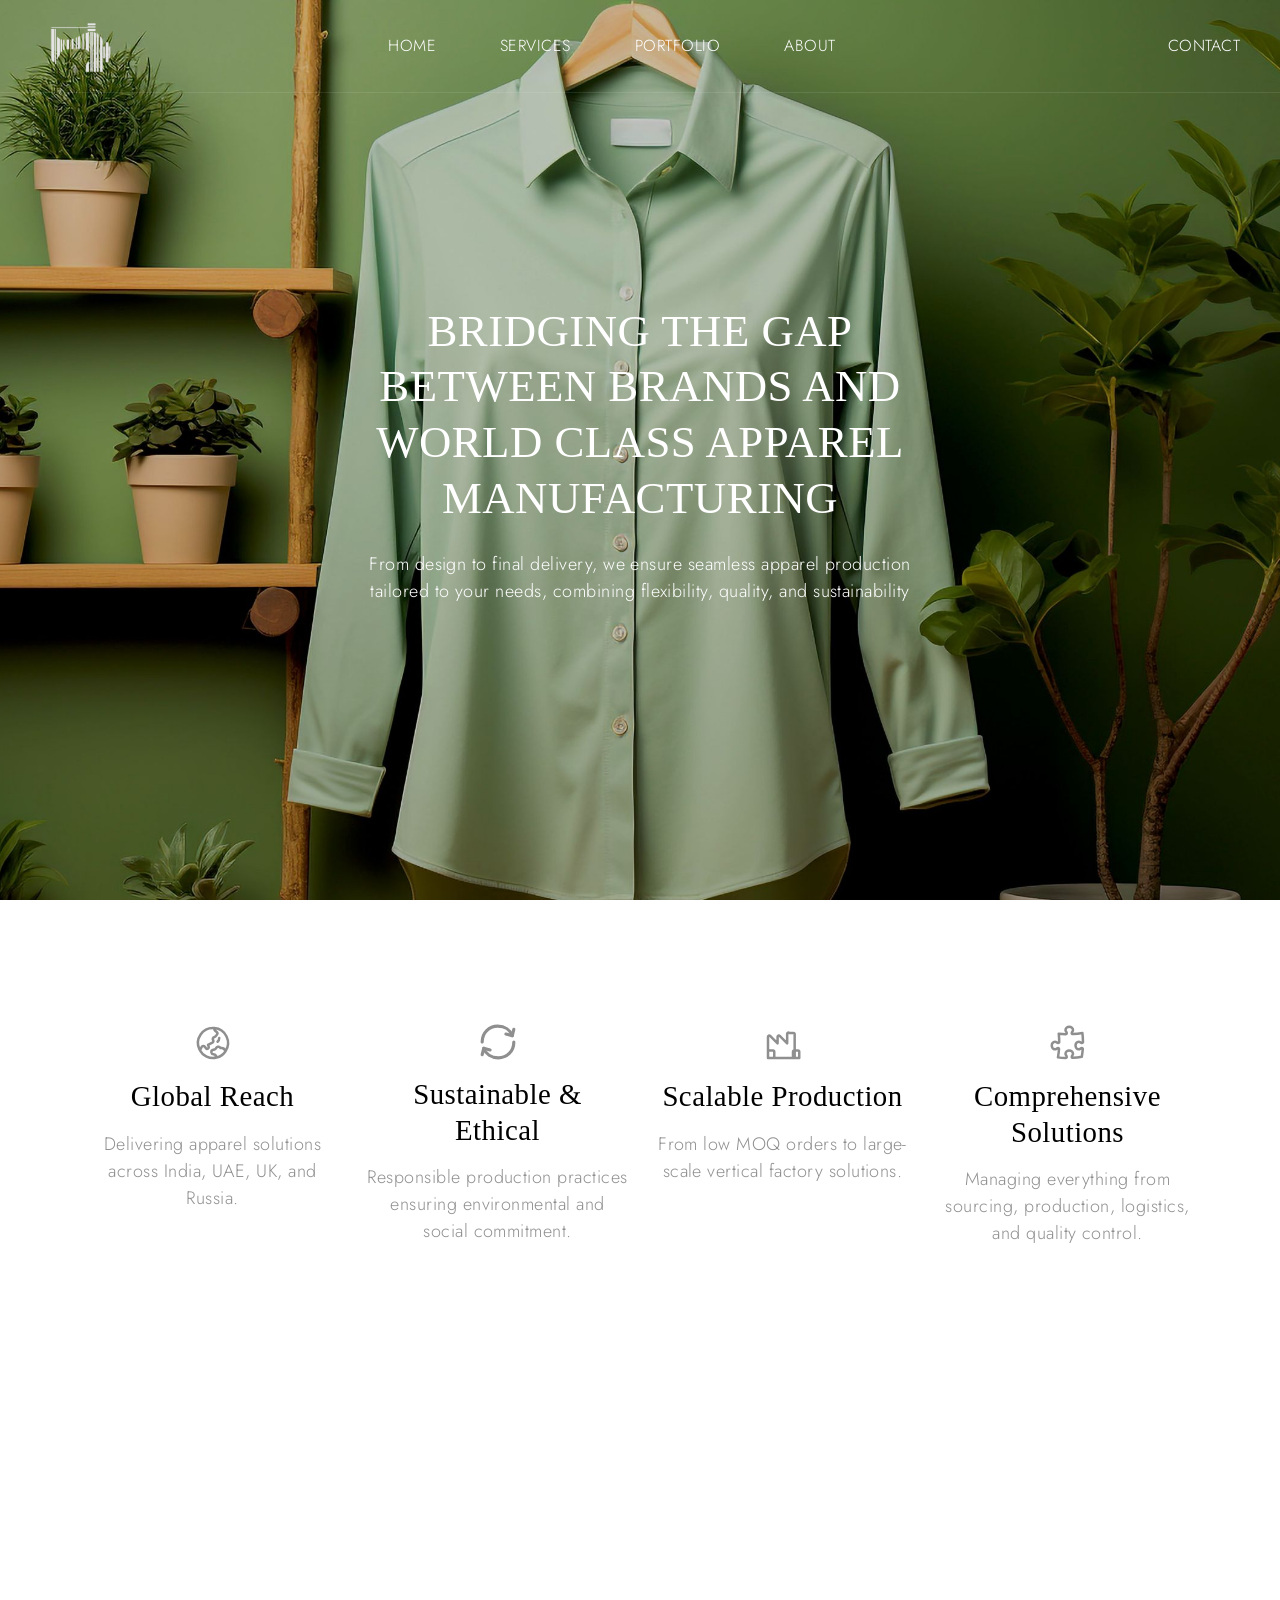
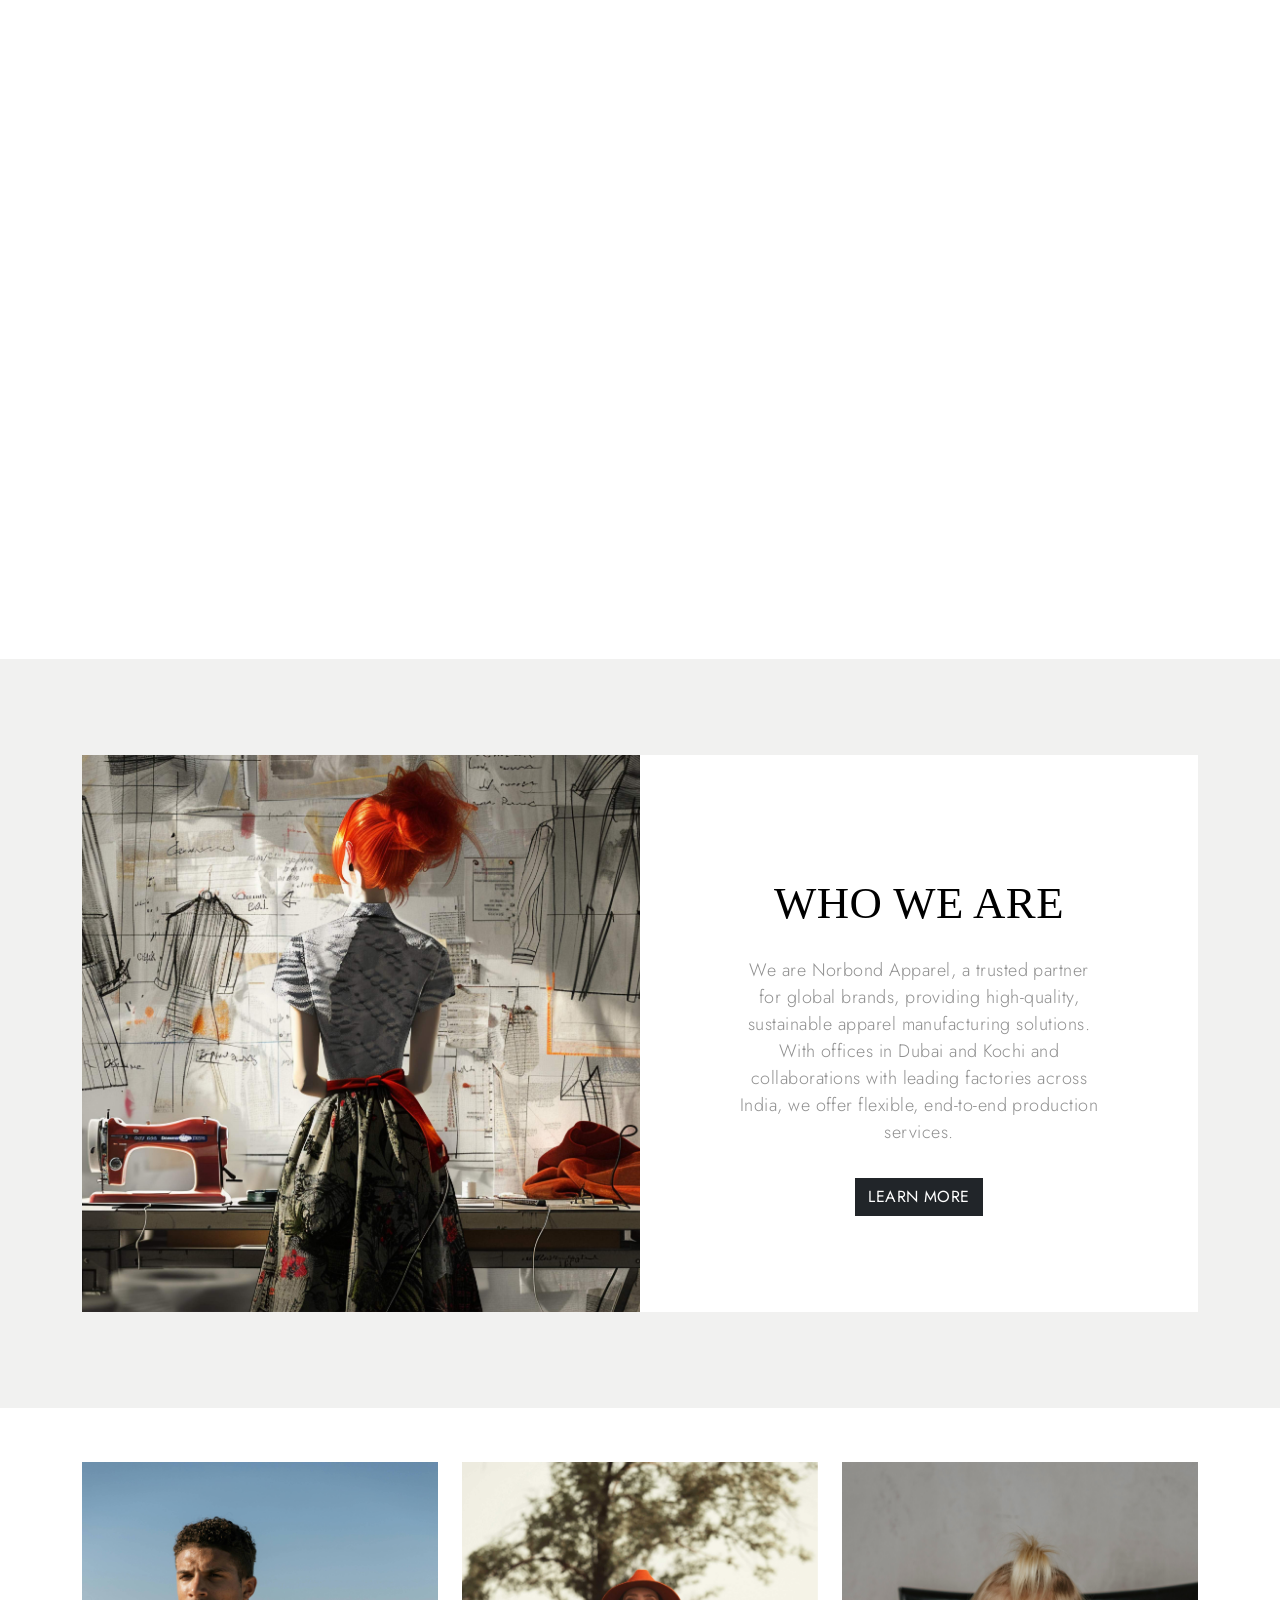
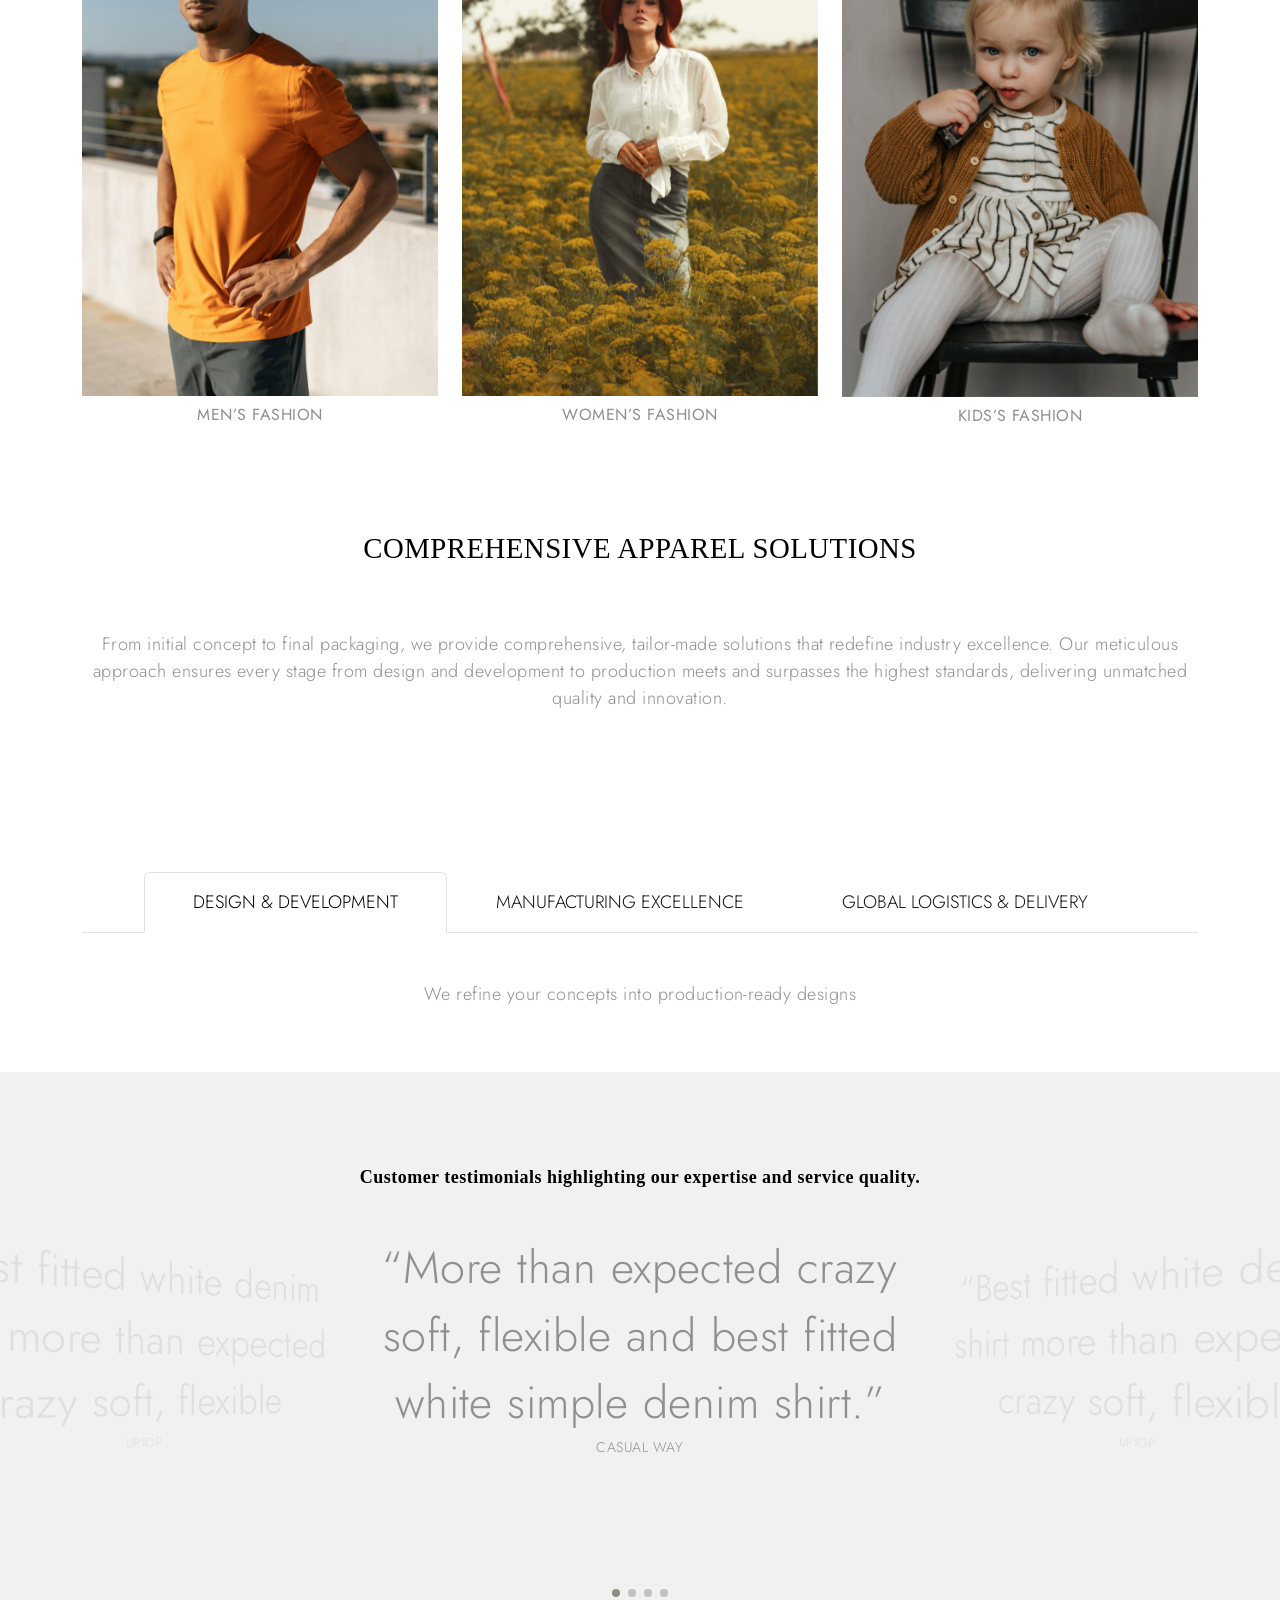
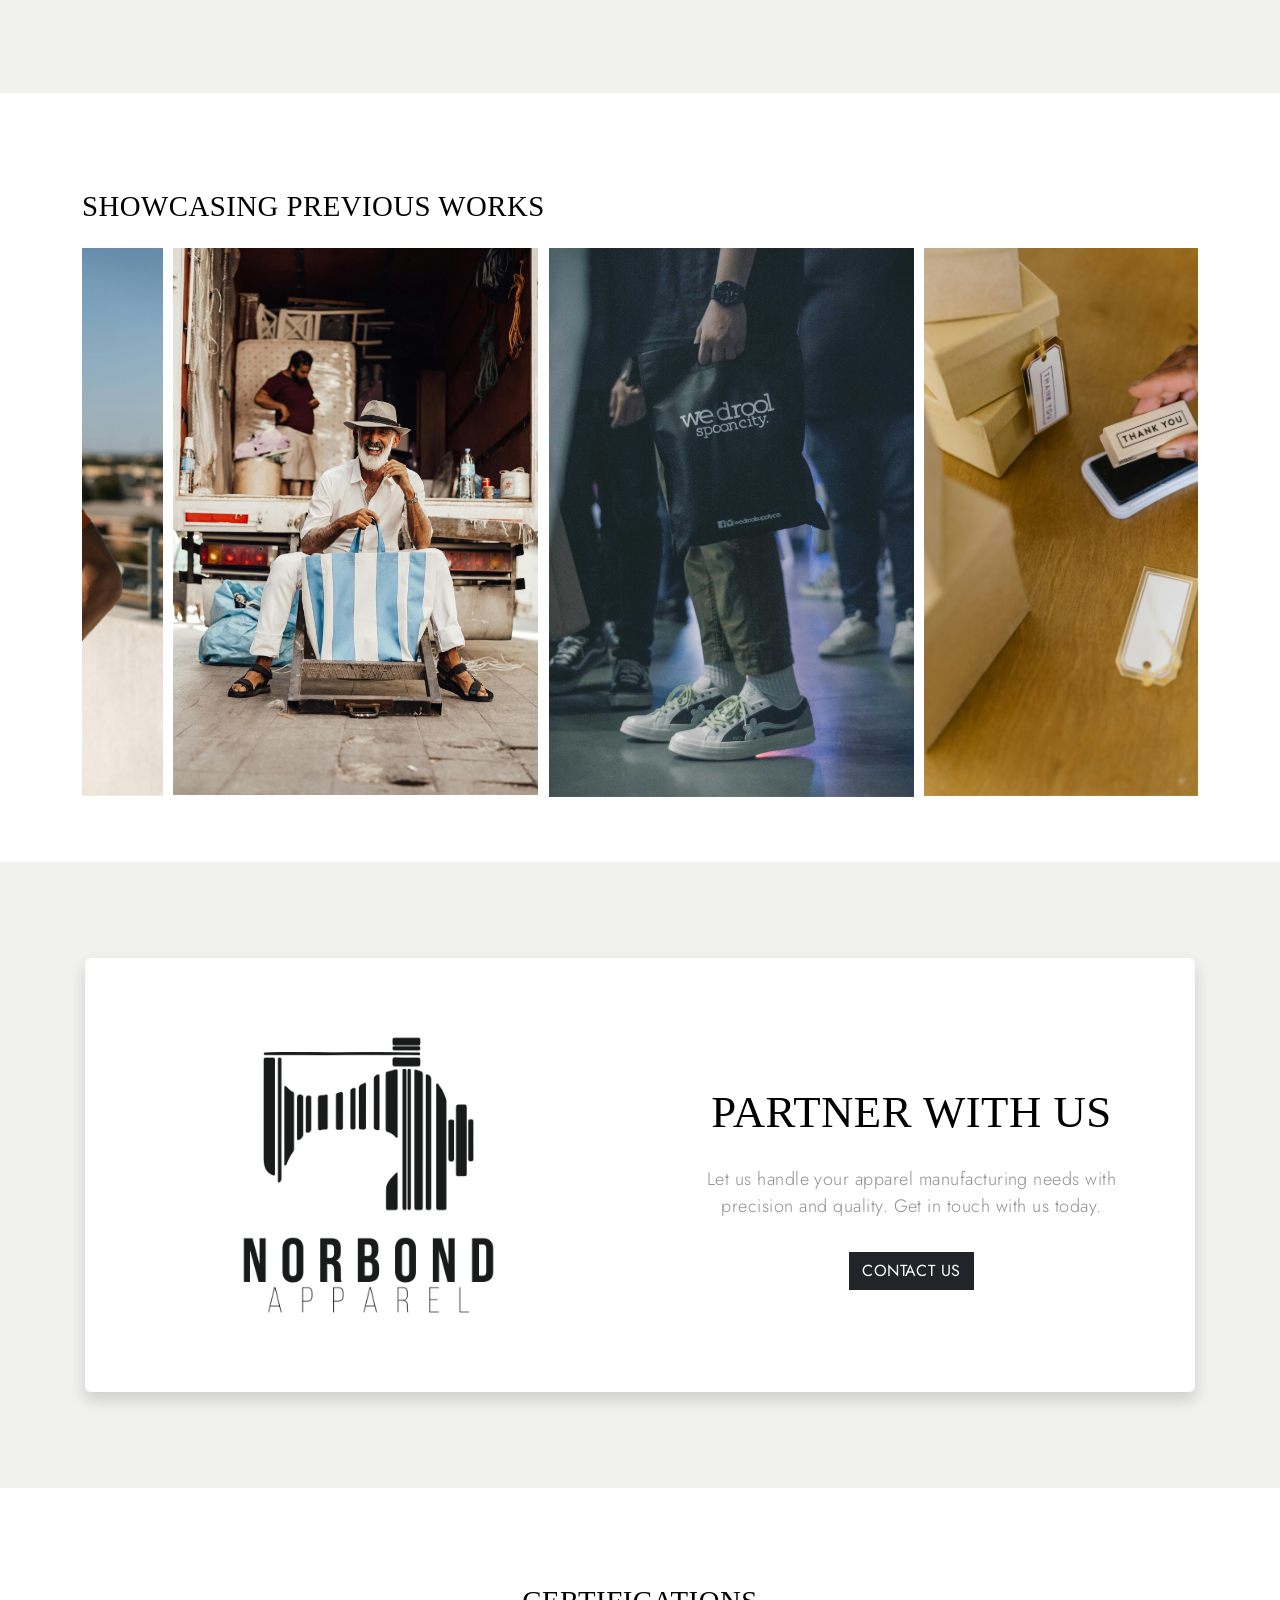
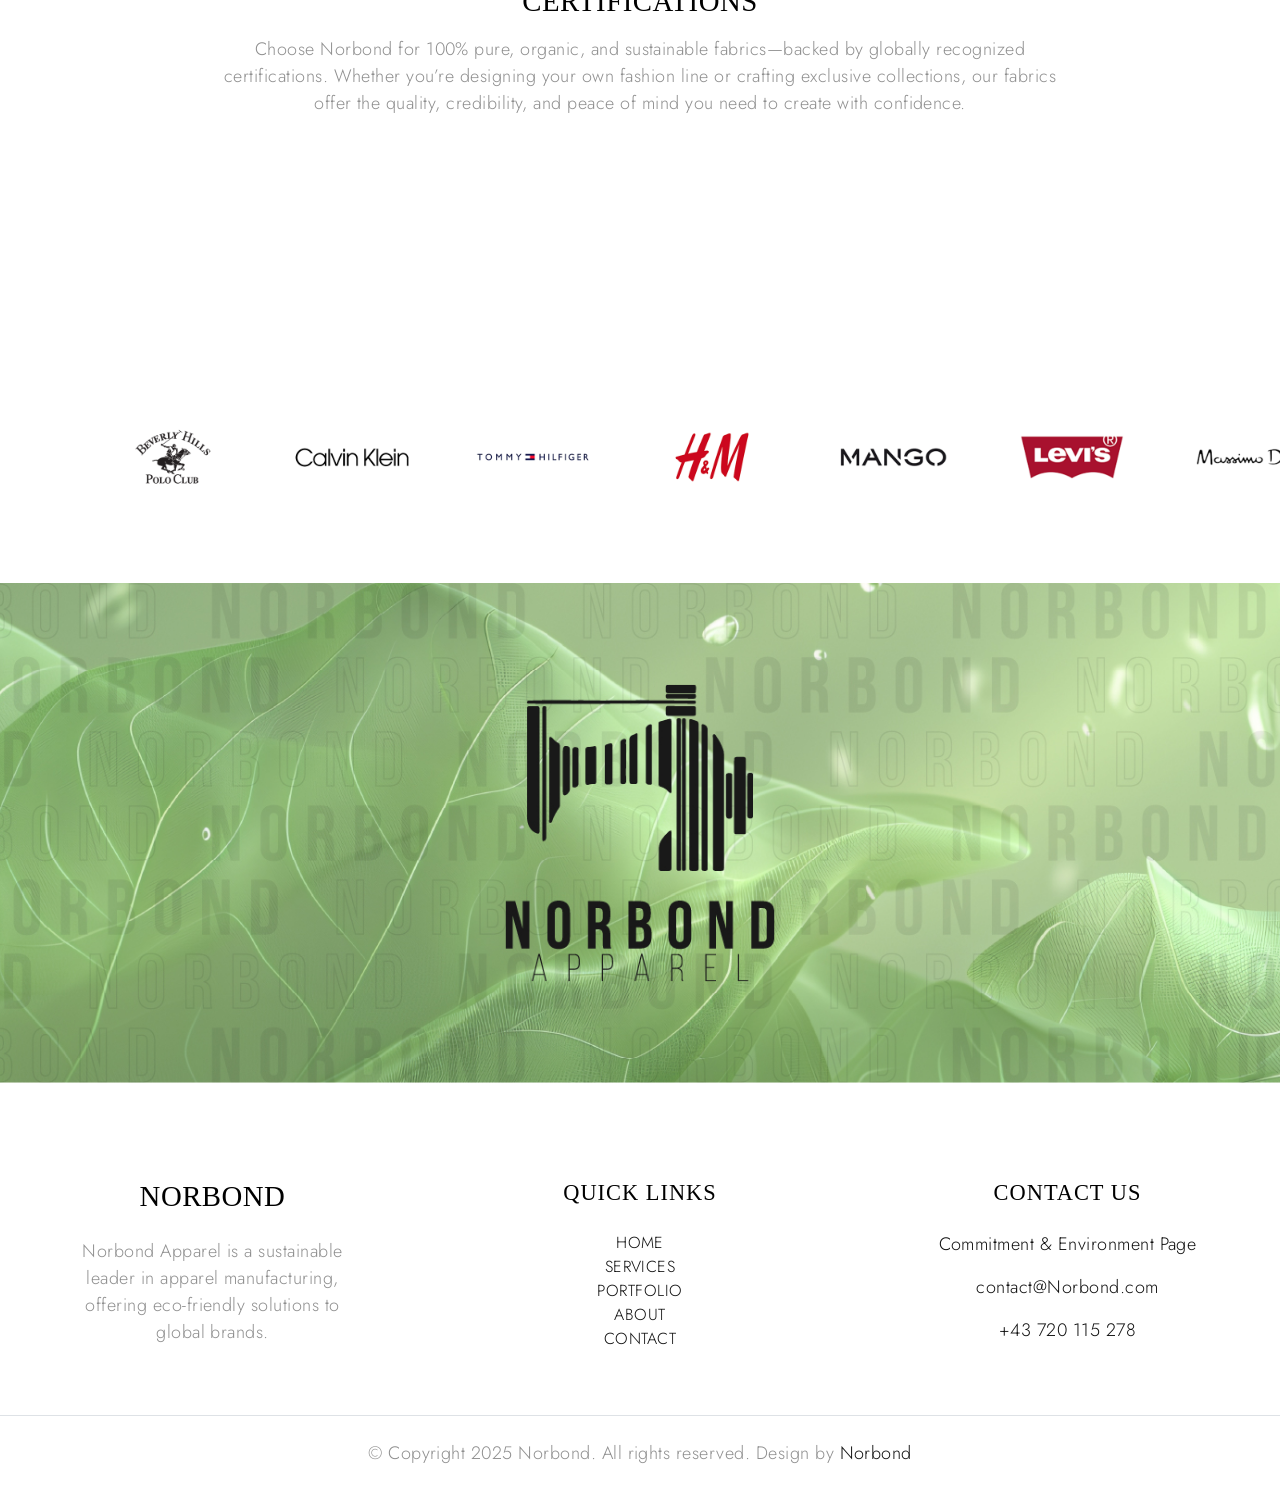
==== index.html @ ffb37a15 "updated code" ====
<!DOCTYPE html>
<html lang="en">
<style>
  /* Common styles only for this page */
  @media screen and (max-width: 991px) {

    /* Mobile */
    .contact-link {
      color: black !important;
      /* Color on mobile */
    }
  }

  @media screen and (min-width: 992px) {

    /* Large screens */
    .contact-link {
      color: white !important;
      /* Color on large screens */
    }

    .contactHide-link {
      display: none !important;
    }
  }

  @media (max-width: 767px) {
    .swiper-pagination {
      display: none !important;
    }

  }

  @media (min-width: 992px) {
    .swiper-pagination {
      display: none !important;
    }
  }


  .logo-bar {
    overflow: hidden;
    position: relative;
  }

  .logo-slider {
    display: flex;
    width: max-content;
    animation: scrollLeft 20s linear infinite;
  }

  .logo-image {
    max-height: 60px;
    margin: 0 30px;
  }

  @keyframes scrollLeft {
    0% {
      transform: translateX(0);
    }

    100% {
      transform: translateX(-50%);
    }
  }

  /* Duplicate the content for seamless looping */
  .logo-track {
    display: flex;
  }
</style>

<head>
  <title>Norbond Apparel - Global Apparel Manufacturing Solutions | Sustainable Fashion Production</title>
  <link rel="icon" type="image/png" href="images/logos/0002-Photoroom.png"> <!-- ✅ Favicon line -->
  <meta charset="utf-8">
  <meta http-equiv="X-UA-Compatible" content="IE=edge">
  <meta name="viewport" content="width=device-width, initial-scale=1.0">
  <meta name="format-detection" content="telephone=no">
  <meta name="apple-mobile-web-app-capable" content="yes">
  <meta name="author" content="Norbond">
  <meta name="keywords" content="ecommerce,fashion,store">
  <meta name="description" content="Fashion Store">
  <!-- Mobile App Meta Tags -->
  <meta name="apple-mobile-web-app-status-bar-style" content="black-translucent">
  <meta name="apple-mobile-web-app-title" content="Norbond Apparel">
  <meta name="mobile-web-app-capable" content="yes">
  <!-- Twitter -->
  <meta property="twitter:card" content="summary_large_image">
  <meta property="twitter:url" content="https://www.norbondapparel.com/">
  <meta property="twitter:title" content="Norbond Apparel - Global Apparel Manufacturing Solutions">
  <meta property="twitter:description"
    content="Bridging the gap between brands and world-class apparel manufacturing. Sustainable, scalable production solutions worldwide.">
  <meta property="twitter:image" content="https://www.norbondapparel.com/images/logos/white_logo.png">
  <!-- Canonical URL -->
  <link rel="canonical" href="https://www.norbondapparel.com/">

  <!-- Preconnect for Performance -->
  <link rel="preconnect" href="https://fonts.googleapis.com">
  <link rel="preconnect" href="https://fonts.gstatic.com" crossorigin>
  <!-- Business/Local SEO -->
  <meta name="geo.region" content="IN-KL, AE-DU">
  <meta name="geo.placename" content="Kochi, Dubai">
  <meta name="geo.position" content="9.9312;76.2673">
  <meta name="ICBM" content="9.9312, 76.2673">
  <!-- Open Graph / Facebook -->
  <meta property="og:type" content="website">
  <meta property="og:url" content="https://www.norbondapparel.com/">
  <meta property="og:title" content="Norbond Apparel - Global Apparel Manufacturing Solutions">
  <meta property="og:description"
    content="Bridging the gap between brands and world-class apparel manufacturing. From design to delivery, we provide sustainable, scalable production solutions globally.">
  <meta property="og:image" content="https://www.norbondapparel.com/images/logos/white_logo.png">
  <meta property="og:image:width" content="1200">
  <meta property="og:image:height" content="630">
  <meta property="og:site_name" content="Norbond Apparel">
  <meta property="og:locale" content="en_US">


  <link href="https://cdn.jsdelivr.net/npm/bootstrap@5.3.0-alpha3/dist/css/bootstrap.min.css" rel="stylesheet"
    integrity="sha384-KK94CHFLLe+nY2dmCWGMq91rCGa5gtU4mk92HdvYe+M/SXH301p5ILy+dN9+nJOZ" crossorigin="anonymous">
  <link rel="stylesheet" type="text/css" href="css/vendor.css">
  <link rel="stylesheet" href="https://cdn.jsdelivr.net/npm/swiper@9/swiper-bundle.min.css">
  <link rel="stylesheet" type="text/css" href="style.css">
  <link rel="stylesheet" href="https://unpkg.com/swiper/swiper-bundle.min.css" />

  <link rel="preconnect" href="https://fonts.googleapis.com">
  <link rel="preconnect" href="https://fonts.gstatic.com" crossorigin>
  <link
    href="https://fonts.googleapis.com/css2?family=Jost:ital,wght@0,300;0,400;0,500;0,700;1,300;1,400;1,500;1,700&family=Marcellus&display=swap"
    rel="stylesheet">
</head>

<body class="homepage">
  <svg xmlns="http://www.w3.org/2000/svg" style="display: none;">
    <defs>
      <symbol xmlns="http://www.w3.org/2000/svg" id="instagram" viewBox="0 0 15 15">
        <path fill="none" stroke="currentColor"
          d="M11 3.5h1M4.5.5h6a4 4 0 0 1 4 4v6a4 4 0 0 1-4 4h-6a4 4 0 0 1-4-4v-6a4 4 0 0 1 4-4Zm3 10a3 3 0 1 1 0-6a3 3 0 0 1 0 6Z" />
      </symbol>
      <symbol xmlns="http://www.w3.org/2000/svg" id="facebook" viewBox="0 0 15 15">
        <path fill="none" stroke="currentColor"
          d="M7.5 14.5a7 7 0 1 1 0-14a7 7 0 0 1 0 14Zm0 0v-8a2 2 0 0 1 2-2h.5m-5 4h5" />
      </symbol>
      <symbol xmlns="http://www.w3.org/2000/svg" id="twitter" viewBox="0 0 15 15">
        <path fill="currentColor"
          d="m14.478 1.5l.5-.033a.5.5 0 0 0-.871-.301l.371.334Zm-.498 2.959a.5.5 0 1 0-1 0h1Zm-6.49.082h-.5h.5Zm0 .959h.5h-.5Zm-6.99 7V12a.5.5 0 0 0-.278.916L.5 12.5Zm.998-11l.469-.175a.5.5 0 0 0-.916-.048l.447.223Zm3.994 9l.354.353a.5.5 0 0 0-.195-.827l-.159.474Zm7.224-8.027l-.37.336l.18.199l.265-.04l-.075-.495Zm1.264-.94c.051.778.003 1.25-.123 1.606c-.122.345-.336.629-.723 1l.692.722c.438-.42.776-.832.974-1.388c.193-.546.232-1.178.177-2.006l-.998.066Zm0 3.654V4.46h-1v.728h1Zm-6.99-.646V5.5h1v-.959h-1Zm0 .959V6h1v-.5h-1ZM10.525 1a3.539 3.539 0 0 0-3.537 3.541h1A2.539 2.539 0 0 1 10.526 2V1Zm2.454 4.187C12.98 9.503 9.487 13 5.18 13v1c4.86 0 8.8-3.946 8.8-8.813h-1ZM1.03 1.675C1.574 3.127 3.614 6 7.49 6V5C4.174 5 2.421 2.54 1.966 1.325l-.937.35Zm.021-.398C.004 3.373-.157 5.407.604 7.139c.759 1.727 2.392 3.055 4.73 3.835l.317-.948c-2.155-.72-3.518-1.892-4.132-3.29c-.612-1.393-.523-3.11.427-5.013l-.895-.446Zm4.087 8.87C4.536 10.75 2.726 12 .5 12v1c2.566 0 4.617-1.416 5.346-2.147l-.708-.706Zm7.949-8.009A3.445 3.445 0 0 0 10.526 1v1c.721 0 1.37.311 1.82.809l.74-.671Zm-.296.83a3.513 3.513 0 0 0 2.06-1.134l-.744-.668a2.514 2.514 0 0 1-1.466.813l.15.989ZM.222 12.916C1.863 14.01 3.583 14 5.18 14v-1c-1.63 0-3.048-.011-4.402-.916l-.556.832Z" />
      </symbol>
      <symbol xmlns="http://www.w3.org/2000/svg" id="pinterest" viewBox="0 0 15 15">
        <path fill="none" stroke="currentColor"
          d="m4.5 13.5l3-7m-3.236 3a2.989 2.989 0 0 1-.764-2V7A3.5 3.5 0 0 1 7 3.5h1A3.5 3.5 0 0 1 11.5 7v.5a3 3 0 0 1-3 3a2.081 2.081 0 0 1-1.974-1.423L6.5 9m1 5.5a7 7 0 1 1 0-14a7 7 0 0 1 0 14Z" />
      </symbol>
      <symbol xmlns="http://www.w3.org/2000/svg" id="youtube" viewBox="0 0 15 15">
        <path fill="currentColor"
          d="m1.61 12.738l-.104.489l.105-.489Zm11.78 0l.104.489l-.105-.489Zm0-10.476l.104-.489l-.105.489Zm-11.78 0l.106.489l-.105-.489ZM6.5 5.5l.277-.416A.5.5 0 0 0 6 5.5h.5Zm0 4H6a.5.5 0 0 0 .777.416L6.5 9.5Zm3-2l.277.416a.5.5 0 0 0 0-.832L9.5 7.5ZM0 3.636v7.728h1V3.636H0Zm15 7.728V3.636h-1v7.728h1ZM1.506 13.227c3.951.847 8.037.847 11.988 0l-.21-.978a27.605 27.605 0 0 1-11.568 0l-.21.978ZM13.494 1.773a28.606 28.606 0 0 0-11.988 0l.21.978a27.607 27.607 0 0 1 11.568 0l.21-.978ZM15 3.636c0-.898-.628-1.675-1.506-1.863l-.21.978c.418.09.716.458.716.885h1Zm-1 7.728a.905.905 0 0 1-.716.885l.21.978A1.905 1.905 0 0 0 15 11.364h-1Zm-14 0c0 .898.628 1.675 1.506 1.863l.21-.978A.905.905 0 0 1 1 11.364H0Zm1-7.728c0-.427.298-.796.716-.885l-.21-.978A1.905 1.905 0 0 0 0 3.636h1ZM6 5.5v4h1v-4H6Zm.777 4.416l3-2l-.554-.832l-3 2l.554.832Zm3-2.832l-3-2l-.554.832l3 2l.554-.832Z" />
      </symbol>
      <symbol xmlns="http://www.w3.org/2000/svg" id="dribble" viewBox="0 0 15 15">
        <path fill="none" stroke="currentColor" stroke-linecap="round" stroke-linejoin="round"
          d="M4.839 1.024c3.346 4.041 5.096 7.922 5.704 12.782M.533 6.82c5.985-.138 9.402-1.083 11.97-4.216M2.7 12.594c3.221-4.902 7.171-5.65 11.755-4.293M14.5 7.5a7 7 0 1 0-14 0a7 7 0 0 0 14 0Z" />
      </symbol>
      <symbol xmlns="http://www.w3.org/2000/svg" id="calendar" viewBox="0 0 24 24">
        <g fill="none" stroke="currentColor" stroke-linecap="round" stroke-linejoin="round" stroke-width="2">
          <rect width="20" height="18" x="2" y="4" rx="4" />
          <path d="M8 2v4m8-4v4M2 10h20" />
        </g>
      </symbol>
      <symbol xmlns="http://www.w3.org/2000/svg" id="shopping-bag" viewBox="0 0 24 24">
        <g fill="none" stroke="currentColor" stroke-linecap="round" stroke-linejoin="round" stroke-width="2">
          <path
            d="M3.977 9.84A2 2 0 0 1 5.971 8h12.058a2 2 0 0 1 1.994 1.84l.803 10A2 2 0 0 1 18.833 22H5.167a2 2 0 0 1-1.993-2.16l.803-10Z" />
          <path d="M16 11V6a4 4 0 0 0-4-4v0a4 4 0 0 0-4 4v5" />
        </g>
      </symbol>
      <symbol xmlns="http://www.w3.org/2000/svg" id="gift" viewBox="0 0 24 24">
        <g fill="none" stroke="currentColor" stroke-linecap="round" stroke-linejoin="round" stroke-width="2">
          <rect width="18" height="14" x="3" y="8" rx="2" />
          <path d="M12 5a3 3 0 1 0-3 3m6 0a3 3 0 1 0-3-3m0 0v17m9-7H3" />
        </g>
      </symbol>
      <symbol xmlns="http://www.w3.org/2000/svg" id="arrow-cycle" viewBox="0 0 24 24">
        <g fill="none" stroke="currentColor" stroke-linecap="round" stroke-linejoin="round" stroke-width="2">
          <path
            d="M22 12c0 6-4.39 10-9.806 10C7.792 22 4.24 19.665 3 16m-1-4C2 6 6.39 2 11.806 2C16.209 2 19.76 4.335 21 8" />
          <path d="m7 17l-4-1l-1 4M17 7l4 1l1-4" />
        </g>
      </symbol>
      <symbol xmlns="http://www.w3.org/2000/svg" id="link" viewBox="0 0 24 24">
        <path fill="currentColor"
          d="M12 19a1 1 0 1 0-1-1a1 1 0 0 0 1 1Zm5 0a1 1 0 1 0-1-1a1 1 0 0 0 1 1Zm0-4a1 1 0 1 0-1-1a1 1 0 0 0 1 1Zm-5 0a1 1 0 1 0-1-1a1 1 0 0 0 1 1Zm7-12h-1V2a1 1 0 0 0-2 0v1H8V2a1 1 0 0 0-2 0v1H5a3 3 0 0 0-3 3v14a3 3 0 0 0 3 3h14a3 3 0 0 0 3-3V6a3 3 0 0 0-3-3Zm1 17a1 1 0 0 1-1 1H5a1 1 0 0 1-1-1v-9h16Zm0-11H4V6a1 1 0 0 1 1-1h1v1a1 1 0 0 0 2 0V5h8v1a1 1 0 0 0 2 0V5h1a1 1 0 0 1 1 1ZM7 15a1 1 0 1 0-1-1a1 1 0 0 0 1 1Zm0 4a1 1 0 1 0-1-1a1 1 0 0 0 1 1Z" />
      </symbol>
      <symbol xmlns="http://www.w3.org/2000/svg" id="arrow-left" viewBox="0 0 24 24">
        <path fill="currentColor"
          d="M17 11H9.41l3.3-3.29a1 1 0 1 0-1.42-1.42l-5 5a1 1 0 0 0-.21.33a1 1 0 0 0 0 .76a1 1 0 0 0 .21.33l5 5a1 1 0 0 0 1.42 0a1 1 0 0 0 0-1.42L9.41 13H17a1 1 0 0 0 0-2Z" />
      </symbol>
      <symbol xmlns="http://www.w3.org/2000/svg" id="arrow-right" viewBox="0 0 24 24">
        <path fill="currentColor"
          d="M17.92 11.62a1 1 0 0 0-.21-.33l-5-5a1 1 0 0 0-1.42 1.42l3.3 3.29H7a1 1 0 0 0 0 2h7.59l-3.3 3.29a1 1 0 0 0 0 1.42a1 1 0 0 0 1.42 0l5-5a1 1 0 0 0 .21-.33a1 1 0 0 0 0-.76Z" />
      </symbol>
      <symbol xmlns="http://www.w3.org/2000/svg" id="play" viewBox="0 0 24 24">
        <g fill="none" fill-rule="evenodd">
          <path
            d="M24 0v24H0V0h24ZM12.593 23.258l-.011.002l-.071.035l-.02.004l-.014-.004l-.071-.035c-.01-.004-.019-.001-.024.005l-.004.01l-.017.428l.005.02l.01.013l.104.074l.015.004l.012-.004l.104-.074l.012-.016l.004-.017l-.017-.427c-.002-.01-.009-.017-.017-.018Zm.265-.113l-.013.002l-.185.093l-.01.01l-.003.011l.018.43l.005.012l.008.007l.201.093c.012.004.023 0 .029-.008l.004-.014l-.034-.614c-.003-.012-.01-.02-.02-.022Zm-.715.002a.023.023 0 0 0-.027.006l-.006.014l-.034.614c0 .012.007.02.017.024l.015-.002l.201-.093l.01-.008l.004-.011l.017-.43l-.003-.012l-.01-.01l-.184-.092Z" />
          <path fill="currentColor"
            d="M5.669 4.76a1.469 1.469 0 0 1 2.04-1.177c1.062.454 3.442 1.533 6.462 3.276c3.021 1.744 5.146 3.267 6.069 3.958c.788.591.79 1.763.001 2.356c-.914.687-3.013 2.19-6.07 3.956c-3.06 1.766-5.412 2.832-6.464 3.28c-.906.387-1.92-.2-2.038-1.177c-.138-1.142-.396-3.735-.396-7.237c0-3.5.257-6.092.396-7.235Z" />
        </g>
      </symbol>
      <symbol xmlns="http://www.w3.org/2000/svg" id="category" viewBox="0 0 24 24">
        <path fill="currentColor"
          d="M19 5.5h-6.28l-.32-1a3 3 0 0 0-2.84-2H5a3 3 0 0 0-3 3v13a3 3 0 0 0 3 3h14a3 3 0 0 0 3-3v-10a3 3 0 0 0-3-3Zm1 13a1 1 0 0 1-1 1H5a1 1 0 0 1-1-1v-13a1 1 0 0 1 1-1h4.56a1 1 0 0 1 .95.68l.54 1.64a1 1 0 0 0 .95.68h7a1 1 0 0 1 1 1Z" />
      </symbol>
      <symbol xmlns="http://www.w3.org/2000/svg" id="calendar2" viewBox="0 0 24 24">
        <path fill="currentColor"
          d="M19 4h-2V3a1 1 0 0 0-2 0v1H9V3a1 1 0 0 0-2 0v1H5a3 3 0 0 0-3 3v12a3 3 0 0 0 3 3h14a3 3 0 0 0 3-3V7a3 3 0 0 0-3-3Zm1 15a1 1 0 0 1-1 1H5a1 1 0 0 1-1-1v-7h16Zm0-9H4V7a1 1 0 0 1 1-1h2v1a1 1 0 0 0 2 0V6h6v1a1 1 0 0 0 2 0V6h2a1 1 0 0 1 1 1Z" />
      </symbol>
      <symbol xmlns="http://www.w3.org/2000/svg" id="heart" viewBox="0 0 24 24">
        <path fill="currentColor"
          d="M20.16 4.61A6.27 6.27 0 0 0 12 4a6.27 6.27 0 0 0-8.16 9.48l7.45 7.45a1 1 0 0 0 1.42 0l7.45-7.45a6.27 6.27 0 0 0 0-8.87Zm-1.41 7.46L12 18.81l-6.75-6.74a4.28 4.28 0 0 1 3-7.3a4.25 4.25 0 0 1 3 1.25a1 1 0 0 0 1.42 0a4.27 4.27 0 0 1 6 6.05Z" />
      </symbol>
      <symbol xmlns="http://www.w3.org/2000/svg" id="plus" viewBox="0 0 24 24">
        <path fill="currentColor"
          d="M19 11h-6V5a1 1 0 0 0-2 0v6H5a1 1 0 0 0 0 2h6v6a1 1 0 0 0 2 0v-6h6a1 1 0 0 0 0-2Z" />
      </symbol>
      <symbol xmlns="http://www.w3.org/2000/svg" id="minus" viewBox="0 0 24 24">
        <path fill="currentColor" d="M19 11H5a1 1 0 0 0 0 2h14a1 1 0 0 0 0-2Z" />
      </symbol>
      <symbol xmlns="http://www.w3.org/2000/svg" id="cart" viewBox="0 0 24 24">
        <path fill="currentColor"
          d="M8.5 19a1.5 1.5 0 1 0 1.5 1.5A1.5 1.5 0 0 0 8.5 19ZM19 16H7a1 1 0 0 1 0-2h8.491a3.013 3.013 0 0 0 2.885-2.176l1.585-5.55A1 1 0 0 0 19 5H6.74a3.007 3.007 0 0 0-2.82-2H3a1 1 0 0 0 0 2h.921a1.005 1.005 0 0 1 .962.725l.155.545v.005l1.641 5.742A3 3 0 0 0 7 18h12a1 1 0 0 0 0-2Zm-1.326-9l-1.22 4.274a1.005 1.005 0 0 1-.963.726H8.754l-.255-.892L7.326 7ZM16.5 19a1.5 1.5 0 1 0 1.5 1.5a1.5 1.5 0 0 0-1.5-1.5Z" />
      </symbol>
      <symbol xmlns="http://www.w3.org/2000/svg" id="check" viewBox="0 0 24 24">
        <path fill="currentColor"
          d="M18.71 7.21a1 1 0 0 0-1.42 0l-7.45 7.46l-3.13-3.14A1 1 0 1 0 5.29 13l3.84 3.84a1 1 0 0 0 1.42 0l8.16-8.16a1 1 0 0 0 0-1.47Z" />
      </symbol>
      <symbol xmlns="http://www.w3.org/2000/svg" id="trash" viewBox="0 0 24 24">
        <path fill="currentColor"
          d="M10 18a1 1 0 0 0 1-1v-6a1 1 0 0 0-2 0v6a1 1 0 0 0 1 1ZM20 6h-4V5a3 3 0 0 0-3-3h-2a3 3 0 0 0-3 3v1H4a1 1 0 0 0 0 2h1v11a3 3 0 0 0 3 3h8a3 3 0 0 0 3-3V8h1a1 1 0 0 0 0-2ZM10 5a1 1 0 0 1 1-1h2a1 1 0 0 1 1 1v1h-4Zm7 14a1 1 0 0 1-1 1H8a1 1 0 0 1-1-1V8h10Zm-3-1a1 1 0 0 0 1-1v-6a1 1 0 0 0-2 0v6a1 1 0 0 0 1 1Z" />
      </symbol>
      <symbol xmlns="http://www.w3.org/2000/svg" id="star-outline" viewBox="0 0 15 15">
        <path fill="none" stroke="currentColor" stroke-linecap="round" stroke-linejoin="round"
          d="M7.5 9.804L5.337 11l.413-2.533L4 6.674l2.418-.37L7.5 4l1.082 2.304l2.418.37l-1.75 1.793L9.663 11L7.5 9.804Z" />
      </symbol>
      <symbol xmlns="http://www.w3.org/2000/svg" id="star-solid" viewBox="0 0 15 15">
        <path fill="currentColor"
          d="M7.953 3.788a.5.5 0 0 0-.906 0L6.08 5.85l-2.154.33a.5.5 0 0 0-.283.843l1.574 1.613l-.373 2.284a.5.5 0 0 0 .736.518l1.92-1.063l1.921 1.063a.5.5 0 0 0 .736-.519l-.373-2.283l1.574-1.613a.5.5 0 0 0-.283-.844L8.921 5.85l-.968-2.062Z" />
      </symbol>
      <symbol xmlns="http://www.w3.org/2000/svg" id="search" viewBox="0 0 24 24">
        <path fill="currentColor"
          d="M21.71 20.29L18 16.61A9 9 0 1 0 16.61 18l3.68 3.68a1 1 0 0 0 1.42 0a1 1 0 0 0 0-1.39ZM11 18a7 7 0 1 1 7-7a7 7 0 0 1-7 7Z" />
      </symbol>
      <symbol xmlns="http://www.w3.org/2000/svg" id="user" viewBox="0 0 24 24">
        <path fill="currentColor"
          d="M15.71 12.71a6 6 0 1 0-7.42 0a10 10 0 0 0-6.22 8.18a1 1 0 0 0 2 .22a8 8 0 0 1 15.9 0a1 1 0 0 0 1 .89h.11a1 1 0 0 0 .88-1.1a10 10 0 0 0-6.25-8.19ZM12 12a4 4 0 1 1 4-4a4 4 0 0 1-4 4Z" />
      </symbol>
      <symbol xmlns="http://www.w3.org/2000/svg" id="close" viewBox="0 0 15 15">
        <path fill="currentColor"
          d="M7.953 3.788a.5.5 0 0 0-.906 0L6.08 5.85l-2.154.33a.5.5 0 0 0-.283.843l1.574 1.613l-.373 2.284a.5.5 0 0 0 .736.518l1.92-1.063l1.921 1.063a.5.5 0 0 0 .736-.519l-.373-2.283l1.574-1.613a.5.5 0 0 0-.283-.844L8.921 5.85l-.968-2.062Z" />
      </symbol>
      <symbol xmlns="http://www.w3.org/2000/svg" id="angle-right" viewBox="0 0 24 24">
        <path fill="currentColor"
          d="m14.83 11.29l-4.24-4.24a1 1 0 0 0-1.42 0a1 1 0 0 0 0 1.41L12.71 12l-3.54 3.54a1 1 0 0 0 0 1.41a1 1 0 0 0 .71.29a1 1 0 0 0 .71-.29l4.24-4.24a1 1 0 0 0 0-1.42Z" />
      </symbol>
      <symbol xmlns="http://www.w3.org/2000/svg" id="angle-left" viewBox="0 0 24 24">
        <path fill="currentColor"
          d="m11.29 12l3.54-3.54a1 1 0 0 0 0-1.41a1 1 0 0 0-1.42 0l-4.24 4.24a1 1 0 0 0 0 1.42L13.41 17a1 1 0 0 0 .71.29a1 1 0 0 0 .71-.29a1 1 0 0 0 0-1.41Z" />
      </symbol>
    </defs>
  </svg>

  <!-- <div class="preloader text-white fs-6 text-uppercase overflow-hidden"></div> -->




  <nav
    class="navbar navbar-expand-lg navbar-light lg:text-white text-uppercase fs-6 p-3 border-bottom border-light align-items-center fixed-top border-opacity-10">
    <div class="container-fluid justify-content-center">
      <div class="row justify-content-between align-items-center w-100">

        <!-- Desktop View: Left-aligned logo -->
        <div class="col-auto d-none d-lg-block">
          <a href="index.html">
            <img src="images/logos/white_logo.png" alt="logo" class="img-fluid"
              style="height: 60px; border-radius: 5px;">
          </a>
        </div>

        <!-- Mobile View: Logo centered using absolute positioning -->
        <div class="d-lg-none d-flex justify-content-between align-items-center w-100 position-relative">

          <!-- Left: Menu button -->
          <div>
            <button class="navbar-toggler" type="button" data-bs-toggle="offcanvas" data-bs-target="#offcanvasNavbar"
              aria-controls="offcanvasNavbar">
              <span class="navbar-toggler-icon"></span>
            </button>
          </div>

          <!-- Center: Absolutely centered logo -->
          <div class="position-absolute start-50 translate-middle-x">
            <a href="index.html">
              <img src="images/logos/white_logo.png" alt="logo" class="img-fluid"
                style="height: 60px; border-radius: 5px;">
            </a>
          </div>

          <!-- Right: Contact button -->
          <div>
            <a href="contact.html" class="btn btn-sm text-white">Contact</a>
          </div>
        </div>

        <!-- Desktop: Navigation menu -->
        <div class="col-auto">
          <div class="offcanvas offcanvas-end" tabindex="-1" id="offcanvasNavbar"
            aria-labelledby="offcanvasNavbarLabel">
            <div class="offcanvas-header">
              <h5 class="offcanvas-title" id="offcanvasNavbarLabel">Menu</h5>
              <button type="button" class="btn-close text-reset" data-bs-dismiss="offcanvas"
                aria-label="Close"></button>
            </div>
            <div class="offcanvas-body">
              <ul class="navbar-nav justify-content-end flex-grow-1 gap-1 gap-md-5 pe-3">
                <li class="nav-item active">
                  <a class="nav-link contact-link" href="index.html">Home</a>
                </li>
                <li class="nav-item">
                  <a class="nav-link contact-link" href="services.html">Services</a>
                </li>
                <li class="nav-item">
                  <a class="nav-link contact-link" href="portfolio.html">Portfolio</a>
                </li>
                <li class="nav-item">
                  <a class="nav-link contact-link" href="About.html">About</a>
                </li>
                <li class="nav-item">
                  <a class="nav-link contact-link contactHide-link" href="contact.html">Contact</a>
                </li>
              </ul>
            </div>
          </div>
        </div>

        <!-- Desktop: Contact link at right -->
        <div class="d-none d-lg-block col-3 col-lg-auto">
          <ul class="list-unstyled d-flex m-0">
            <li class="nav-item">
              <a class="nav-link contact-link" href="contact.html">Contact</a>
            </li>
          </ul>
        </div>
      </div>
    </div>
  </nav>

  <section class="text-white">

    <div class="slideshow slide-in" style="height: 100vh;">
      <div class="swiper-wrapper">
        <div class="swiper-slide d-flex align-items-center"
          style="background-image:url(images/JPEG/Home\ Page\ Main\ Banner.jpg); background-position: center;">
          <div class="banner-content w-100">
            <div class="container">
              <div class="row">
                <div class="col-md-6 offset-md-3 text-center">

                  <h3 class="page-title text-uppercase" style="color: white !important;">Bridging the Gap Between Brands
                    and World Class
                    Apparel Manufacturing</h3>
                  <p class="caption">From design to final delivery, we ensure seamless apparel production tailored to
                    your needs, combining flexibility, quality, and sustainability</p>

                </div>
              </div>
            </div>
          </div>
        </div>
      </div>
    </div>
  </section>

  <br />
  <section class="features py-5">
    <div class="container">
      <div class="row">
        <div class="col-md-3 text-center" data-aos="fade-in" data-aos-delay="0">
          <div class="py-5">
            <svg xmlns="http://www.w3.org/2000/svg" fill="none" viewBox="0 0 24 24" stroke-width="1.5"
              stroke="currentColor" width="40" height="40" class="size-6">
              <path stroke-linecap="round" stroke-linejoin="round"
                d="M12.75 3.03v.568c0 .334.148.65.405.864l1.068.89c.442.369.535 1.01.216 1.49l-.51.766a2.25 2.25 0 0 1-1.161.886l-.143.048a1.107 1.107 0 0 0-.57 1.664c.369.555.169 1.307-.427 1.605L9 13.125l.423 1.059a.956.956 0 0 1-1.652.928l-.679-.906a1.125 1.125 0 0 0-1.906.172L4.5 15.75l-.612.153M12.75 3.031a9 9 0 0 0-8.862 12.872M12.75 3.031a9 9 0 0 1 6.69 14.036m0 0-.177-.529A2.25 2.25 0 0 0 17.128 15H16.5l-.324-.324a1.453 1.453 0 0 0-2.328.377l-.036.073a1.586 1.586 0 0 1-.982.816l-.99.282c-.55.157-.894.702-.8 1.267l.073.438c.08.474.49.821.97.821.846 0 1.598.542 1.865 1.345l.215.643m5.276-3.67a9.012 9.012 0 0 1-5.276 3.67m0 0a9 9 0 0 1-10.275-4.835M15.75 9c0 .896-.393 1.7-1.016 2.25" />
            </svg>

            <h4 class="element-title text-capitalize my-3">Global Reach </h4>
            <p>Delivering apparel solutions across India, UAE, UK, and Russia.</p>
          </div>
        </div>
        <div class="col-md-3 text-center" data-aos="fade-in" data-aos-delay="300">
          <div class="py-5">
            <svg width="38" height="38" viewBox="0 0 24 24">
              <use xlink:href="#arrow-cycle"></use>
            </svg>

            <h4 class="element-title text-capitalize my-3">Sustainable & Ethical </h4>
            <p>Responsible production practices ensuring environmental and social commitment.</p>
          </div>
        </div>
        <div class="col-md-3 text-center" data-aos="fade-in" data-aos-delay="600">
          <div class="py-5">
            <svg xmlns="http://www.w3.org/2000/svg" fill="none" width="40" height="40" viewBox="0 0 24 24"
              stroke-width="1.5" stroke="currentColor" width="38" height="38">
              <path stroke-linecap="round" stroke-linejoin="round"
                d="M3 21V8.25a.75.75 0 011.28-.53l4.47 4.47V8.25a.75.75 0 011.28-.53l4.47 4.47V6.75A.75.75 0 0115.75 6h2.5a.75.75 0 01.75.75v13.5M3 21h18M3 21v-3.75a.75.75 0 01.75-.75H6a.75.75 0 01.75.75V21M18 21v-3.75a.75.75 0 01.75-.75H21a.75.75 0 01.75.75V21" />
            </svg>
            <h4 class="element-title text-capitalize my-3">Scalable Production </h4>
            <p>From low MOQ orders to large-scale vertical factory solutions.</p>
          </div>
        </div>
        <div class="col-md-3 text-center" data-aos="fade-in" data-aos-delay="900">
          <div class="py-5">
            <svg xmlns="http://www.w3.org/2000/svg" fill="none" viewBox="0 0 24 24" width="40" height="40"
              stroke-width="1.5" stroke="currentColor" class="size-6">
              <path stroke-linecap="round" stroke-linejoin="round"
                d="M14.25 6.087c0-.355.186-.676.401-.959.221-.29.349-.634.349-1.003 0-1.036-1.007-1.875-2.25-1.875s-2.25.84-2.25 1.875c0 .369.128.713.349 1.003.215.283.401.604.401.959v0a.64.64 0 0 1-.657.643 48.39 48.39 0 0 1-4.163-.3c.186 1.613.293 3.25.315 4.907a.656.656 0 0 1-.658.663v0c-.355 0-.676-.186-.959-.401a1.647 1.647 0 0 0-1.003-.349c-1.036 0-1.875 1.007-1.875 2.25s.84 2.25 1.875 2.25c.369 0 .713-.128 1.003-.349.283-.215.604-.401.959-.401v0c.31 0 .555.26.532.57a48.039 48.039 0 0 1-.642 5.056c1.518.19 3.058.309 4.616.354a.64.64 0 0 0 .657-.643v0c0-.355-.186-.676-.401-.959a1.647 1.647 0 0 1-.349-1.003c0-1.035 1.008-1.875 2.25-1.875 1.243 0 2.25.84 2.25 1.875 0 .369-.128.713-.349 1.003-.215.283-.4.604-.4.959v0c0 .333.277.599.61.58a48.1 48.1 0 0 0 5.427-.63 48.05 48.05 0 0 0 .582-4.717.532.532 0 0 0-.533-.57v0c-.355 0-.676.186-.959.401-.29.221-.634.349-1.003.349-1.035 0-1.875-1.007-1.875-2.25s.84-2.25 1.875-2.25c.37 0 .713.128 1.003.349.283.215.604.401.96.401v0a.656.656 0 0 0 .658-.663 48.422 48.422 0 0 0-.37-5.36c-1.886.342-3.81.574-5.766.689a.578.578 0 0 1-.61-.58v0Z" />
            </svg>

            <h4 class="element-title text-capitalize my-3">Comprehensive Solutions</h4>
            <p>Managing everything from sourcing, production, logistics, and quality control.</p>
          </div>
        </div>
      </div>
    </div>
  </section>


  <section style="margin: 0; padding: 0; width: 100%; height: 100vh; overflow: hidden;">
    <video autoplay loop muted playsinline style="width: 100vw; height: 100vh; object-fit: cover; display: block;">
      <source src="images/plnt.mp4" type="video/mp4">
      Your browser does not support the video tag.
    </video>
  </section>


  <!-- about Section -->
  <section class="collection bg-light position-relative py-5">
    <div class="container">
      <div class="row">
        <div class="title-xlarge text-uppercase txt-fx domino">Collection</div>
        <div class="collection-item d-flex flex-wrap my-5" style="display: flex; flex-wrap: wrap;">
          <div class="col-md-6 column-container" style="display: flex; align-items: stretch;">
            <div class="image-holder" style="width: 100%; height: 100%;">
              <img src="images/JPEG/Main Page Who We are.jpg" alt="collection" class="product-image img-fluid"
                style="width: 100%; height: 100%; object-fit: cover;">
            </div>
          </div>
          <div class="col-md-6 column-container bg-white" style="display: flex; align-items: stretch;">
            <div class="collection-content p-5 m-0 m-md-5 text-center" style="width: 100%;">
              <h3 class="element-title text-uppercase ">Who We Are</h3>
              <p>We are Norbond Apparel, a trusted partner for global brands, providing high-quality, sustainable
                apparel manufacturing solutions. With offices in Dubai and Kochi and collaborations with leading
                factories across India, we offer flexible, end-to-end production services.</p>
              <a href="About.html" class="btn btn-dark text-uppercase mt-3">Learn More</a>
            </div>
          </div>
        </div>
      </div>
    </div>
  </section>


  <!-- Three Vertical Image Section -->
  <br><br>
  <section class="categories overflow-hidden ">
    <div class="container ">
      <div class="open-up" data-aos="zoom-out">
        <div class="row">
          <div class="col-md-4">
            <div class="cat-item image-zoom-effect">
              <div class="image-holder">
                <a href="services.html">
                  <img src="images/new/8.jpg" alt="categories" class="product-image img-fluid">
                </a>
              </div>
              <div class="category-content mx-auto">
                <div class="product-button">
                  <a href="services.html" class="btn btn-common text-uppercase ">Men’s Fashion</a>
                </div>
              </div>
            </div>
          </div>
          <div class="col-md-4">
            <div class="cat-item image-zoom-effect">
              <div class="image-holder">
                <a href="services.html">
                  <img src="images/new/33.jpg" alt="categories" class="product-image img-fluid">
                </a>
              </div>
              <div class="category-content mx-auto">
                <div class="product-button">
                  <a href="services.html" class="btn btn-common text-uppercase">Women’s Fashion</a>
                </div>
              </div>
            </div>
          </div>

          <div class="col-md-4">
            <div class="cat-item image-zoom-effect">
              <div class="image-holder">
                <a href="services.html">
                  <img src="images/new/45.jpg" alt="categories" class="product-image img-fluid">
                </a>
              </div>
              <div class="category-content mx-auto">
                <div class="product-button">
                  <a href="services.html" class="btn btn-common text-uppercase">Kids’s Fashion</a>
                </div>
              </div>
            </div>
          </div>

        </div>
      </div>
    </div>
  </section>



  <!-- Service Section -->
  <section id="best-sellers" class="best-sellers product-carousel py-5 position-relative overflow-hidden">
    <div class="container">
      <div class="d-flex flex-column justify-content-center align-items-center text-center mt-5 mb-3">
        <h4 class="text-uppercase" style="margin: 0 auto;">Comprehensive Apparel Solutions</h4>
      </div>

      <article class="post-item">
        <div class="post-content py-5 text-center">
          <div class="post-description text-center">
            <p>
              From initial concept to final packaging, we provide comprehensive, tailor-made solutions that redefine
              industry excellence. Our meticulous approach ensures every stage from design and development to
              production meets and surpasses the highest standards, delivering unmatched quality and innovation.
            </p>
          </div>
        </div>
      </article>
    </div>
  </section>



  </div>
  </section>




  <section class="product-tabs mt-5">
    <div class="container">
      <div class="row">
        <div class="tabs-listing text-center">
          <nav>
            <div class="nav nav-tabs d-flex justify-content-center" id="nav-tab" role="tablist">
              <button class="nav-link active text-uppercase px-5 py-3" id="nav-home-tab" data-bs-toggle="tab"
                data-bs-target="#nav-home" type="button" role="tab" aria-controls="nav-home" aria-selected="true">Design
                & Development</button>
              <button class="nav-link text-uppercase px-5 py-3" id="nav-information-tab" data-bs-toggle="tab"
                data-bs-target="#nav-information" type="button" role="tab" aria-controls="nav-information"
                aria-selected="false">Manufacturing Excellence</button>
              <button class="nav-link text-uppercase px-5 py-3" id="nav-shipping-tab" data-bs-toggle="tab"
                data-bs-target="#nav-shipping" type="button" role="tab" aria-controls="nav-shipping"
                aria-selected="false">Global Logistics & Delivery </button>

            </div>
          </nav>
          <div class="tab-content py-5" id="nav-tabContent">
            <div class="tab-pane fade show active" id="nav-home" role="tabpanel" aria-labelledby="nav-home-tab">
              <!-- <h5>Product Description</h5> -->
              <p>We refine your concepts into production-ready designs </p>
              <!-- <ul> -->
              <!-- <li>Donec nec justo eget felis facilisis fermentum.</li>
                <li>Suspendisse urna viverra non, semper suscipit pede.</li>
                <li>Aliquam porttitor mauris sit amet orci.</li> -->
              <!-- </ul> Lorem ipsum dolor sit amet, consectetuer adipiscing elit. Donec odio. Quisque volutpat mattis
              eros. Nullam malesuada erat ut turpis. Suspendisse urna viverra non, semper suscipit, posuere a, pede.
              Donec nec justo eget felis facilisis fermentum. Aliquam porttitor mauris sit amet orci. Aenean dignissim
              pellentesque felis. Phasellus ultrices nulla quis nibh. Quisque a lectus. Donec consectetuer ligula
              vulputate sem tristique cursus. </p> -->
            </div>
            <div class="tab-pane fade" id="nav-information" role="tabpanel" aria-labelledby="nav-information-tab">
              <!-- <h5>Using top-tier equipment and skilled craftsmanship</h5> -->
              <p>Using top-tier equipment and skilled craftsmanship</p>
            </div>
            <div class="tab-pane fade" id="nav-shipping" role="tabpanel" aria-labelledby="nav-shipping-tab">
              <!-- <h5>Returns Policy</h5> -->
              <p>Ensuring seamless shipping and fulfillment</p>
              <!-- <p>Interdum et malesuada fames ac ante ipsum primis in faucibus. In blandit nunc enim, sit amet pharetra
                erat aliquet ac.</p>
              <h5>Shipping</h5>
              <p>Pellentesque ultrices ut sem sit amet lacinia. Sed nisi dui, ultrices ut turpis pulvinar. Sed
                fringilla ex eget lorem consectetur, consectetur blandit lacus varius. Duis vel scelerisque elit, et
                vestibulum metus. Integer sit amet tincidunt tortor. Ut lacinia ullamcorper massa, a fermentum arcu
                vehicula ut. Ut efficitur faucibus dui Nullam tristique dolor eget turpis consequat varius. Quisque a
                interdum augue. Nam ut nibh mauris.</p> -->
            </div>

          </div>
        </div>
      </div>
    </div>
  </section>


  <!-- Review Section -->

  <section class="testimonials py-5 bg-light">
    <div class="section-header text-center mt-5">
      <h3 class="section-title">Customer testimonials highlighting our expertise and service quality.</h3>
    </div>
    <div class="swiper testimonial-swiper overflow-hidden my-5">
      <div class="swiper-wrapper d-flex">
        <div class="swiper-slide">
          <div class="testimonial-item text-center">
            <blockquote>
              <p>“More than expected crazy soft, flexible and best fitted white simple denim shirt.”</p>
              <div class="review-title text-uppercase">casual way</div>
            </blockquote>
          </div>
        </div>
        <div class="swiper-slide">
          <div class="testimonial-item text-center">
            <blockquote>
              <p>“Best fitted white denim shirt more than expected crazy soft, flexible</p>
              <div class="review-title text-uppercase">uptop</div>
            </blockquote>
          </div>
        </div>
        <div class="swiper-slide">
          <div class="testimonial-item text-center">
            <blockquote>
              <p>“Best fitted white denim shirt more white denim than expected flexible crazy soft.”</p>
              <div class="review-title text-uppercase">Denim craze</div>
            </blockquote>
          </div>
        </div>
        <div class="swiper-slide">
          <div class="testimonial-item text-center">
            <blockquote>
              <p>“Best fitted white denim shirt more than expected crazy soft, flexible</p>
              <div class="review-title text-uppercase">uptop</div>
            </blockquote>
          </div>
        </div>
      </div>
    </div>
    <div class="testimonial-swiper-pagination d-flex justify-content-center mb-5"></div>
  </section>



  <!-- Showcasing previous works  -->


  <section id="related-products" class="related-products product-carousel py-5 position-relative overflow-hidden">
    <div class="container text-center">
      <div class="d-flex flex-wrap justify-content-between align-items-center mt-5 mb-3">
        <h4 class="text-uppercase ">Showcasing previous works </h4>
        <!-- <a href="shop-sidebar.html" class="btn-link">View All Products</a> -->
      </div>
      <div class="swiper product-swiper open-up" data-aos="zoom-out">
        <div class="swiper-wrapper d-flex">
          <div class="swiper-slide">
            <div class="product-item image-zoom-effect link-effect">
              <div class="image-holder">

                <img src="images/new/8.jpg" alt="product" class="product-image img-fluid">

                <!-- <a href="wishlist.html" class="btn-icon btn-wishlist">
                  <svg width="24" height="24" viewBox="0 0 24 24">
                    <use xlink:href="#heart"></use>
                  </svg>
                </a> -->
                <div class="product-content ">
                  <h5 class="text-uppercase fs-5 mt-3">
                    <!-- <a>Dark florish onepiece</a> -->
                  </h5>
                  <!-- <a href="cart.html" class="text-decoration-none" data-after="Add to cart"><span>$95.00</span></a> -->
                </div>
              </div>
            </div>
          </div>
          <div class="swiper-slide">
            <div class="product-item image-zoom-effect link-effect">
              <div class="image-holder">

                <img src="images/new/10.jpg" alt="product" class="product-image img-fluid">

                <!-- <a href="wishlist.html" class="btn-icon btn-wishlist">
                  <svg width="24" height="24" viewBox="0 0 24 24">
                    <use xlink:href="#heart"></use>
                  </svg>
                </a> -->
                <div class="product-content">
                  <h5 class="text-uppercase fs-5 mt-3">
                    <!-- <a>Baggy Shirt</a> -->
                  </h5>

                </div>
              </div>
            </div>
          </div>
          <div class="swiper-slide">
            <div class="product-item image-zoom-effect link-effect">
              <div class="image-holder">

                <img src="images/new/21.jpg" alt="product" class="product-image img-fluid">

                <!-- <a href="wishlist.html" class="btn-icon btn-wishlist">
                  <svg width="24" height="24" viewBox="0 0 24 24">
                    <use xlink:href="#heart"></use>
                  </svg>
                </a> -->
                <div class="product-content">
                  <h5 class="text-uppercase fs-5 mt-3">
                    <!-- <a>Cotton off-white shirt</a> -->
                  </h5>

                </div>
              </div>
            </div>
          </div>
          <div class="swiper-slide">
            <div class="product-item image-zoom-effect link-effect">
              <div class="image-holder">

                <img src="images/new/18.jpg" alt="product" class="product-image img-fluid">
                <div class="product-content">
                  <h5 class="text-uppercase fs-5 mt-3">
                    <!-- <a>Handmade crop sweater</a> -->
                  </h5>

                </div>
              </div>
            </div>
          </div>

          <div class="swiper-slide">
            <div class="product-item image-zoom-effect link-effect">
              <div class="image-holder">

                <img src="images/new/8.jpg" alt="product" class="product-image img-fluid">

                <!-- <a href="wishlist.html" class="btn-icon btn-wishlist">
                  <svg width="24" height="24" viewBox="0 0 24 24">
                    <use xlink:href="#heart"></use>
                  </svg>
                </a> -->
                <div class="product-content ">
                  <h5 class="text-uppercase fs-5 mt-3">
                    <!-- <a>Dark florish onepiece</a> -->
                  </h5>
                  <!-- <a href="cart.html" class="text-decoration-none" data-after="Add to cart"><span>$95.00</span></a> -->
                </div>
              </div>
            </div>
          </div>
          <div class="swiper-slide">
            <div class="product-item image-zoom-effect link-effect">
              <div class="image-holder">

                <img src="images/new/10.jpg" alt="product" class="product-image img-fluid">

                <!-- <a href="wishlist.html" class="btn-icon btn-wishlist">
                  <svg width="24" height="24" viewBox="0 0 24 24">
                    <use xlink:href="#heart"></use>
                  </svg>
                </a> -->
                <div class="product-content">
                  <h5 class="text-uppercase fs-5 mt-3">
                    <!-- <a>Baggy Shirt</a> -->
                  </h5>

                </div>
              </div>
            </div>
          </div>
          <div class="swiper-slide">
            <div class="product-item image-zoom-effect link-effect">
              <div class="image-holder">

                <img src="images/new/21.jpg" alt="product" class="product-image img-fluid">

                <!-- <a href="wishlist.html" class="btn-icon btn-wishlist">
                  <svg width="24" height="24" viewBox="0 0 24 24">
                    <use xlink:href="#heart"></use>
                  </svg>
                </a> -->
                <div class="product-content">
                  <h5 class="text-uppercase fs-5 mt-3">
                    <!-- <a>Cotton off-white shirt</a> -->
                  </h5>

                </div>
              </div>
            </div>
          </div>
          <div class="swiper-slide">
            <div class="product-item image-zoom-effect link-effect">
              <div class="image-holder">

                <img src="images/new/18.jpg" alt="product" class="product-image img-fluid">
                <div class="product-content">
                  <h5 class="text-uppercase fs-5 mt-3">
                    <!-- <a>Handmade crop sweater</a> -->
                  </h5>

                </div>
              </div>
            </div>
          </div>
        </div>
        <div class="swiper-pagination"></div>
      </div>
      <!-- <div class="icon-arrow icon-arrow-left"><svg width="50" height="50" viewBox="0 0 24 24">
          <use xlink:href="#angle-left"></use>
        </svg></div>
      <div class="icon-arrow icon-arrow-right"><svg width="50" height="50" viewBox="0 0 24 24">
          <use xlink:href="#angle-right"></use>
        </svg></div> -->
    </div>
  </section>




  <section class="collection bg-light position-relative py-5" style="padding-left: 0; padding-right: 0;">
    <div class="container" style="padding-left: 15px; padding-right: 15px;">
      <div class="row" style="margin-left: 0; margin-right: 0;">
        <div class="title-xlarge text-uppercase txt-fx domino">Collection</div>
        <div class="collection-item row my-5 bg-white rounded shadow overflow-hidden"
          style="margin-left: 0; margin-right: 0;">

          <div class="col-md-6 d-flex align-items-center justify-content-center p-0" style="padding: 0;">
            <div class="image-holder w-100 text-center" style="text-align: center; width: 100%;">
              <img src="images/logos/0001.png" alt="collection" class="product-image img-fluid"
                style="max-width: 80%; height: auto;">

            </div>
          </div>
          <div class="col-md-6 d-flex align-items-center p-5" style="padding: 2rem;">
            <div class="collection-content text-center w-100" style="text-align: center; width: 100%;">
              <h3 class="element-title text-uppercase">Partner With Us</h3>
              <p>Let us handle your apparel manufacturing needs with precision and quality. Get in touch with us today.
              </p>
              <a href="contact.html" class="btn btn-dark text-uppercase mt-3">Contact Us</a>
            </div>
          </div>
        </div>
      </div>
    </div>
  </section>







  <!-- Showcasing previous works  -->


  <section id="certifications" class="certifications py-5 position-relative overflow-hidden">
    <div class="container text-center">
      <div class="d-flex flex-column justify-content-center align-items-center mt-5 mb-5">
        <h4 class="text-uppercase mb-3">certifications</h4>
        <div class="w-75">
          <p>
            Choose Norbond for 100% pure, organic, and sustainable fabrics—backed by globally recognized certifications.
            Whether you’re designing your own fashion line or crafting exclusive collections,
            our fabrics offer the quality, credibility, and peace of mind you need to create with confidence.
          </p>
        </div>
      </div>

      <div class="row row-cols-2 row-cols-md-3 row-cols-lg-5 g-4 justify-content-center" data-aos="zoom-out">

        <div class="col">
          <div class="product-item image-zoom-effect link-effect">
            <div class="image-holder">
              <img src="images/CERTIFICATES/better-cotton.png" alt="Better Cotton" class="product-image img-fluid">
            </div>
          </div>
        </div>

        <div class="col">
          <div class="product-item image-zoom-effect link-effect">
            <div class="image-holder">
              <img src="images/CERTIFICATES/gogreen-min-500x230.jpeg" alt="Go Green" class="product-image img-fluid">
            </div>
          </div>
        </div>

        <div class="col">
          <div class="product-item image-zoom-effect link-effect">
            <div class="image-holder">
              <img src="images/CERTIFICATES/iso.png" alt="ISO" class="product-image img-fluid">
            </div>
          </div>
        </div>

        <div class="col">
          <div class="product-item image-zoom-effect link-effect">
            <div class="image-holder">
              <img src="images/CERTIFICATES/oeko-tex.png" alt="Oeko-Tex" class="product-image img-fluid">
            </div>
          </div>
        </div>

        <div class="col">
          <div class="product-item image-zoom-effect link-effect">
            <div class="image-holder">
              <img src="images/CERTIFICATES/sedex.png" alt="Sedex" class="product-image img-fluid">
            </div>
          </div>
        </div>

      </div>
    </div>
  </section>



  <section class="logo-bar py-5 my-5">
    <div class="container">
      <div class="row">
        <div class="logo-slider">
          <div class="logo-track">
            <img src="images/CLIENTS/beverly-hills-polo-hub-norbond.png" alt="logo" class="logo-image img-fluid"
              style="height: 80PX;">
            <img src="images/CLIENTS/calvin-klien-norbond.png" alt="logo" class="logo-image img-fluid"
              style="height: 80PX;">
            <img src="images/CLIENTS/tommy-hilfiger-norbond.png" alt="logo" class="logo-image img-fluid"
              style="height:  80PX;">
            <img src="images//CLIENTS/h-m-norbond.png" alt="logo" class="logo-image img-fluid" style="height:  80PX;">

            <img src="images/CLIENTS/mango-norbond.png" alt="logo" class="logo-image img-fluid" style="height: 80PX;">
            <img src="images/CLIENTS/levis-norbond.png" alt="logo" class="logo-image img-fluid" style="height: 80PX;">
            <img src="images/CLIENTS/massimo-dutti-norbond.png" alt="logo" class="logo-image img-fluid"
              style="height: 80PX;">
            <img src="images/CLIENTS/pepe-jeans-norbond.png" alt="logo" class="logo-image img-fluid"
              style="height:  80PX;">

            <img src="images/CLIENTS/zara-norbond.png" alt="logo" class="logo-image img-fluid" style="height: 80PX;">
            <img src="images/CLIENTS/uspolo-norbond.png" alt="logo" class="logo-image img-fluid" style="height: 80PX;">
            <img src="images/CLIENTS/beverly-hills-polo-hub-norbond.png" alt="logo" class="logo-image img-fluid"
              style="height: 80PX;">
            <img src="images/CLIENTS/calvin-klien-norbond.png" alt="logo" class="logo-image img-fluid"
              style="height: 80PX;">
            <img src="images/CLIENTS/tommy-hilfiger-norbond.png" alt="logo" class="logo-image img-fluid"
              style="height:  80PX;">
            <img src="images//CLIENTS/h-m-norbond.png" alt="logo" class="logo-image img-fluid" style="height:  80PX;">

            <img src="images/CLIENTS/mango-norbond.png" alt="logo" class="logo-image img-fluid" style="height: 80PX;">
            <img src="images/CLIENTS/levis-norbond.png" alt="logo" class="logo-image img-fluid" style="height: 80PX;">
            <img src="images/CLIENTS/massimo-dutti-norbond.png" alt="logo" class="logo-image img-fluid"
              style="height: 80PX;">
            <img src="images/CLIENTS/pepe-jeans-norbond.png" alt="logo" class="logo-image img-fluid"
              style="height:  80PX;">

            <img src="images/CLIENTS/zara-norbond.png" alt="logo" class="logo-image img-fluid" style="height: 80PX;">
            <img src="images/CLIENTS/uspolo-norbond.png" alt="logo" class="logo-image img-fluid" style="height: 80PX;">



          </div>
        </div>
      </div>
    </div>
  </section>

  <!-- new letter section -->
  <section class="newsletter bg-light"
    style="background: url('images/JPEG/Brand Banner 1.jpg') no-repeat center center; background-size: cover; height: 500px;">
    <div class="container">
      <div class="row justify-content-center">
        <div class="col-md-10 py-5 my-5">
          <div class="row justify-content-center align-items-center">
            <!-- Centered Image or Content -->
          </div>
        </div>
      </div>
    </div>
  </section>



  <footer id="footer " class="mt-5">
    <div class="container text-center">
      <div class="row d-flex flex-wrap justify-content-between py-5">
        <div class="col-md-3 col-sm-6">
          <div class="footer-menu footer-menu-001">
            <div class="footer-intro mb-4">
              <a href="index.html">
                <h4 class="section-title text-uppercase">Norbond</h4>
              </a>
            </div>
            <p>Norbond Apparel is a sustainable leader in apparel manufacturing, offering eco-friendly solutions to
              global brands. </p>

          </div>
        </div>
        <div class="col-md-3 col-sm-6">
          <div class="footer-menu footer-menu-002">
            <h5 class="widget-title text-uppercase mb-4">Quick Links</h5>
            <ul class="menu-list list-unstyled text-uppercase border-animation-left fs-6">
              <li class="menu-item">
                <a href="index.html" class="item-anchor">Home</a>
              </li>
              <li class="menu-item">
                <a href="services.html" class="item-anchor">Services</a>
              </li>
              <li class="menu-item">
                <a href="portfolio.html" class="item-anchor">Portfolio</a>
              </li>
              <li class="menu-item">
                <a href="About.html" class="item-anchor">About</a>
              </li>
              <li class="menu-item">
                <a href="contact.html" class="item-anchor">Contact</a>
              </li>
            </ul>
          </div>
        </div>

        <div class="col-md-3 col-sm-6">

          <div class="footer-menu footer-menu-004 border-animation-left">
            <h5 class="widget-title text-uppercase mb-4">Contact Us</h5>

            <p><a href="Environment.html" class="item-anchor">Commitment & Environment Page</a>
            <p><a href="mailto:contact@yourcompany.com" class="item-anchor">contact@Norbond.com</a></p>
            <p><a href="tel:+43720115278" class="item-anchor">+43 720 115 278</a>

            </p>
          </div>
        </div>
      </div>
    </div>
    <div class="border-top py-4">
      <div class="container">
        <div class="row text-center">
          <!-- <div class="col-md-6 d-flex flex-wrap"> -->
          <!-- <div class="shipping">
              <span>We ship with:</span>
              <img src="images/arct-icon.png" alt="icon">
              <img src="images/dhl-logo.png" alt="icon">
            </div> -->
          <!-- <div class="payment-option">
              <span>Payment Option:</span>
              <img src="images/visa-card.png" alt="card">
              <img src="images/paypal-card.png" alt="card">
              <img src="images/master-card.png" alt="card">
            </div> -->
          <!-- </div> -->
          <div class="text-center ">
            <p>© Copyright 2025 Norbond. All rights reserved. Design by <a href="index.html">Norbond</a></p>
          </div>
        </div>
      </div>
    </div>
  </footer>
  <!-- Swiper JS (only once) -->
  <script src="https://unpkg.com/swiper/swiper-bundle.min.js"></script>

  <script>
    // Add this script at the bottom of your page before the closing </body> tag
    // Add this script at the bottom of your page before the closing </body> tag
    document.addEventListener("DOMContentLoaded", function () {
      // Check if we're on mobile
      if (window.innerWidth <= 991) {
        // Get the mobile logo element
        const mobileLogo = document.querySelector('.position-absolute.start-50.translate-middle-x img');

        if (mobileLogo) {
          // Store the original src for later
          const originalSrc = mobileLogo.src;

          // Initially set to halo.jpg
          mobileLogo.src = "images/logos/0002-Photoroom.png";

          // Change logo after scrolling a specific amount
          const scrollThreshold = 100; // Change this value to adjust when the logo changes

          window.addEventListener('scroll', function () {
            if (window.scrollY > scrollThreshold) {
              // After reaching threshold, change back to original logo
              mobileLogo.src = originalSrc;
            } else {
              // When below threshold, use halo.jpg
              mobileLogo.src = "images/logos/0002-Photoroom.png";
            }
          });
        }
      }
    });


    var swiper = new Swiper('.product-swiper', {
      loop: true,
      loopAdditionalSlides: 3, // helps avoid the gap issue
      speed: 1500, // transition speed in ms (adjust for smoothness)
      autoplay: {
        delay: 600, // almost zero delay between slides
        disableOnInteraction: false,
      },
      slidesPerView: 1,
      spaceBetween: 20,

      navigation: {
        nextEl: '.icon-arrow-right',
        prevEl: '.icon-arrow-left',
      },
      breakpoints: {
        768: {
          slidesPerView: 3,
        },
        1024: {
          slidesPerView: 4,
        },
      },
    });

  </script>

  <script src="https://unpkg.com/swiper/swiper-bundle.min.js"></script>
  <script src="js/jquery.min.js"></script>
  <script src="js/plugins.js"></script>
  <script src="js/SmoothScroll.js"></script>
  <script src="https://cdn.jsdelivr.net/npm/bootstrap@5.3.0-alpha3/dist/js/bootstrap.bundle.min.js"
    integrity="sha384-ENjdO4Dr2bkBIFxQpeoTz1HIcje39Wm4jDKdf19U8gI4ddQ3GYNS7NTKfAdVQSZe"
    crossorigin="anonymous"></script>
  <script src="https://cdn.jsdelivr.net/npm/swiper@9/swiper-bundle.min.js"></script>
  <script src="js/script.js"></script>
</body>

</html>
---- css/vendor.css ----
/*
- Jarallax
- Chocolat
*/

/*--------------------------------------------------------------
/** Jarallax
--------------------------------------------------------------*/
.jarallax {
  position: relative;
  z-index: 0;
  min-height: 420px;
}

.jarallax>.jarallax-img {
  position: absolute;
  object-fit: cover;
  top: 0;
  left: 0;
  width: 100%;
  height: 100%;
  z-index: -1;
}

.jarallax-keep-img {
  position: relative;
  z-index: 0;
}

.jarallax-keep-img>.jarallax-img {
  position: relative;
  display: block;
  max-width: 100%;
  height: auto;
  z-index: -100;
}


/*--------------------------------------------------------------
/** Colorbox Lightbox
--------------------------------------------------------------*/
/*
    Colorbox Core Style:
    The following CSS is consistent between example themes and should not be altered.
*/
#colorbox, #cboxOverlay, #cboxWrapper{position:absolute; top:0; left:0; z-index:9999; overflow:hidden; -webkit-transform: translate3d(0,0,0);}
#cboxWrapper {max-width:none;}
#cboxOverlay{position:fixed; width:100%; height:100%;}
#cboxMiddleLeft, #cboxBottomLeft{clear:left;}
#cboxContent{position:relative;}
#cboxLoadedContent{overflow:auto; -webkit-overflow-scrolling: touch;}
#cboxTitle{margin:0;}
#cboxLoadingOverlay, #cboxLoadingGraphic{position:absolute; top:0; left:0; width:100%; height:100%;}
#cboxPrevious, #cboxNext, #cboxClose, #cboxSlideshow{cursor:pointer;}
.cboxPhoto{float:left; margin:auto; border:0; display:block; max-width:none; -ms-interpolation-mode:bicubic;}
.cboxIframe{width:100%; height:100%; display:block; border:0; padding:0; margin:0;}
#colorbox, #cboxContent, #cboxLoadedContent{box-sizing:content-box; -moz-box-sizing:content-box; -webkit-box-sizing:content-box;}

/* 
    User Style:
    Change the following styles to modify the appearance of Colorbox.  They are
    ordered & tabbed in a way that represents the nesting of the generated HTML.
*/
#cboxOverlay{background:#000;}
#colorbox{outline:0;}
#cboxContent{margin-top:20px;background:#000;}
.cboxIframe{background:#fff;}
#cboxError{padding:50px; border:1px solid #ccc;}
#cboxLoadedContent{border:5px solid #000; background:#fff;}
#cboxTitle{position:absolute; top:-20px; left:0; color:#ccc;}
#cboxCurrent{position:absolute; top:-20px; right:0px; color:#ccc;}
#cboxLoadingGraphic{background:url(../images/colorbox/loading.gif) no-repeat center center;}

/* these elements are buttons, and may need to have additional styles reset to avoid unwanted base styles */
#cboxPrevious, #cboxNext, #cboxSlideshow, #cboxClose {border:0; padding:0; margin:0; overflow:visible; width:auto; background:none; }

/* avoid outlines on :active (mouseclick), but preserve outlines on :focus (tabbed navigating) */
#cboxPrevious:active, #cboxNext:active, #cboxSlideshow:active, #cboxClose:active {outline:0;}

#cboxSlideshow{position:absolute; top:-20px; right:90px; color:#fff;}
#cboxPrevious{position:absolute; top:50%; left:5px; margin-top:-32px; background:url(../images/colorbox/controls.png) no-repeat top left; width:28px; height:65px; text-indent:-9999px;}
#cboxPrevious:hover{background-position:bottom left;}
#cboxNext{position:absolute; top:50%; right:5px; margin-top:-32px; background:url(../images/colorbox/controls.png) no-repeat top right; width:28px; height:65px; text-indent:-9999px;}
#cboxNext:hover{background-position:bottom right;}
#cboxClose{position:absolute; top:5px; right:5px; display:block; background:url(../images/colorbox/controls.png) no-repeat top center; width:38px; height:19px; text-indent:-9999px;}
#cboxClose:hover{background-position:bottom center;}


/* AOS  */

[data-aos][data-aos][data-aos-duration="50"],body[data-aos-duration="50"] [data-aos]{transition-duration:50ms}[data-aos][data-aos][data-aos-delay="50"],body[data-aos-delay="50"] [data-aos]{transition-delay:0}[data-aos][data-aos][data-aos-delay="50"].aos-animate,body[data-aos-delay="50"] [data-aos].aos-animate{transition-delay:50ms}[data-aos][data-aos][data-aos-duration="100"],body[data-aos-duration="100"] [data-aos]{transition-duration:.1s}[data-aos][data-aos][data-aos-delay="100"],body[data-aos-delay="100"] [data-aos]{transition-delay:0}[data-aos][data-aos][data-aos-delay="100"].aos-animate,body[data-aos-delay="100"] [data-aos].aos-animate{transition-delay:.1s}[data-aos][data-aos][data-aos-duration="150"],body[data-aos-duration="150"] [data-aos]{transition-duration:.15s}[data-aos][data-aos][data-aos-delay="150"],body[data-aos-delay="150"] [data-aos]{transition-delay:0}[data-aos][data-aos][data-aos-delay="150"].aos-animate,body[data-aos-delay="150"] [data-aos].aos-animate{transition-delay:.15s}[data-aos][data-aos][data-aos-duration="200"],body[data-aos-duration="200"] [data-aos]{transition-duration:.2s}[data-aos][data-aos][data-aos-delay="200"],body[data-aos-delay="200"] [data-aos]{transition-delay:0}[data-aos][data-aos][data-aos-delay="200"].aos-animate,body[data-aos-delay="200"] [data-aos].aos-animate{transition-delay:.2s}[data-aos][data-aos][data-aos-duration="250"],body[data-aos-duration="250"] [data-aos]{transition-duration:.25s}[data-aos][data-aos][data-aos-delay="250"],body[data-aos-delay="250"] [data-aos]{transition-delay:0}[data-aos][data-aos][data-aos-delay="250"].aos-animate,body[data-aos-delay="250"] [data-aos].aos-animate{transition-delay:.25s}[data-aos][data-aos][data-aos-duration="300"],body[data-aos-duration="300"] [data-aos]{transition-duration:.3s}[data-aos][data-aos][data-aos-delay="300"],body[data-aos-delay="300"] [data-aos]{transition-delay:0}[data-aos][data-aos][data-aos-delay="300"].aos-animate,body[data-aos-delay="300"] [data-aos].aos-animate{transition-delay:.3s}[data-aos][data-aos][data-aos-duration="350"],body[data-aos-duration="350"] [data-aos]{transition-duration:.35s}[data-aos][data-aos][data-aos-delay="350"],body[data-aos-delay="350"] [data-aos]{transition-delay:0}[data-aos][data-aos][data-aos-delay="350"].aos-animate,body[data-aos-delay="350"] [data-aos].aos-animate{transition-delay:.35s}[data-aos][data-aos][data-aos-duration="400"],body[data-aos-duration="400"] [data-aos]{transition-duration:.4s}[data-aos][data-aos][data-aos-delay="400"],body[data-aos-delay="400"] [data-aos]{transition-delay:0}[data-aos][data-aos][data-aos-delay="400"].aos-animate,body[data-aos-delay="400"] [data-aos].aos-animate{transition-delay:.4s}[data-aos][data-aos][data-aos-duration="450"],body[data-aos-duration="450"] [data-aos]{transition-duration:.45s}[data-aos][data-aos][data-aos-delay="450"],body[data-aos-delay="450"] [data-aos]{transition-delay:0}[data-aos][data-aos][data-aos-delay="450"].aos-animate,body[data-aos-delay="450"] [data-aos].aos-animate{transition-delay:.45s}[data-aos][data-aos][data-aos-duration="500"],body[data-aos-duration="500"] [data-aos]{transition-duration:.5s}[data-aos][data-aos][data-aos-delay="500"],body[data-aos-delay="500"] [data-aos]{transition-delay:0}[data-aos][data-aos][data-aos-delay="500"].aos-animate,body[data-aos-delay="500"] [data-aos].aos-animate{transition-delay:.5s}[data-aos][data-aos][data-aos-duration="550"],body[data-aos-duration="550"] [data-aos]{transition-duration:.55s}[data-aos][data-aos][data-aos-delay="550"],body[data-aos-delay="550"] [data-aos]{transition-delay:0}[data-aos][data-aos][data-aos-delay="550"].aos-animate,body[data-aos-delay="550"] [data-aos].aos-animate{transition-delay:.55s}[data-aos][data-aos][data-aos-duration="600"],body[data-aos-duration="600"] [data-aos]{transition-duration:.6s}[data-aos][data-aos][data-aos-delay="600"],body[data-aos-delay="600"] [data-aos]{transition-delay:0}[data-aos][data-aos][data-aos-delay="600"].aos-animate,body[data-aos-delay="600"] [data-aos].aos-animate{transition-delay:.6s}[data-aos][data-aos][data-aos-duration="650"],body[data-aos-duration="650"] [data-aos]{transition-duration:.65s}[data-aos][data-aos][data-aos-delay="650"],body[data-aos-delay="650"] [data-aos]{transition-delay:0}[data-aos][data-aos][data-aos-delay="650"].aos-animate,body[data-aos-delay="650"] [data-aos].aos-animate{transition-delay:.65s}[data-aos][data-aos][data-aos-duration="700"],body[data-aos-duration="700"] [data-aos]{transition-duration:.7s}[data-aos][data-aos][data-aos-delay="700"],body[data-aos-delay="700"] [data-aos]{transition-delay:0}[data-aos][data-aos][data-aos-delay="700"].aos-animate,body[data-aos-delay="700"] [data-aos].aos-animate{transition-delay:.7s}[data-aos][data-aos][data-aos-duration="750"],body[data-aos-duration="750"] [data-aos]{transition-duration:.75s}[data-aos][data-aos][data-aos-delay="750"],body[data-aos-delay="750"] [data-aos]{transition-delay:0}[data-aos][data-aos][data-aos-delay="750"].aos-animate,body[data-aos-delay="750"] [data-aos].aos-animate{transition-delay:.75s}[data-aos][data-aos][data-aos-duration="800"],body[data-aos-duration="800"] [data-aos]{transition-duration:.8s}[data-aos][data-aos][data-aos-delay="800"],body[data-aos-delay="800"] [data-aos]{transition-delay:0}[data-aos][data-aos][data-aos-delay="800"].aos-animate,body[data-aos-delay="800"] [data-aos].aos-animate{transition-delay:.8s}[data-aos][data-aos][data-aos-duration="850"],body[data-aos-duration="850"] [data-aos]{transition-duration:.85s}[data-aos][data-aos][data-aos-delay="850"],body[data-aos-delay="850"] [data-aos]{transition-delay:0}[data-aos][data-aos][data-aos-delay="850"].aos-animate,body[data-aos-delay="850"] [data-aos].aos-animate{transition-delay:.85s}[data-aos][data-aos][data-aos-duration="900"],body[data-aos-duration="900"] [data-aos]{transition-duration:.9s}[data-aos][data-aos][data-aos-delay="900"],body[data-aos-delay="900"] [data-aos]{transition-delay:0}[data-aos][data-aos][data-aos-delay="900"].aos-animate,body[data-aos-delay="900"] [data-aos].aos-animate{transition-delay:.9s}[data-aos][data-aos][data-aos-duration="950"],body[data-aos-duration="950"] [data-aos]{transition-duration:.95s}[data-aos][data-aos][data-aos-delay="950"],body[data-aos-delay="950"] [data-aos]{transition-delay:0}[data-aos][data-aos][data-aos-delay="950"].aos-animate,body[data-aos-delay="950"] [data-aos].aos-animate{transition-delay:.95s}[data-aos][data-aos][data-aos-duration="1000"],body[data-aos-duration="1000"] [data-aos]{transition-duration:1s}[data-aos][data-aos][data-aos-delay="1000"],body[data-aos-delay="1000"] [data-aos]{transition-delay:0}[data-aos][data-aos][data-aos-delay="1000"].aos-animate,body[data-aos-delay="1000"] [data-aos].aos-animate{transition-delay:1s}[data-aos][data-aos][data-aos-duration="1050"],body[data-aos-duration="1050"] [data-aos]{transition-duration:1.05s}[data-aos][data-aos][data-aos-delay="1050"],body[data-aos-delay="1050"] [data-aos]{transition-delay:0}[data-aos][data-aos][data-aos-delay="1050"].aos-animate,body[data-aos-delay="1050"] [data-aos].aos-animate{transition-delay:1.05s}[data-aos][data-aos][data-aos-duration="1100"],body[data-aos-duration="1100"] [data-aos]{transition-duration:1.1s}[data-aos][data-aos][data-aos-delay="1100"],body[data-aos-delay="1100"] [data-aos]{transition-delay:0}[data-aos][data-aos][data-aos-delay="1100"].aos-animate,body[data-aos-delay="1100"] [data-aos].aos-animate{transition-delay:1.1s}[data-aos][data-aos][data-aos-duration="1150"],body[data-aos-duration="1150"] [data-aos]{transition-duration:1.15s}[data-aos][data-aos][data-aos-delay="1150"],body[data-aos-delay="1150"] [data-aos]{transition-delay:0}[data-aos][data-aos][data-aos-delay="1150"].aos-animate,body[data-aos-delay="1150"] [data-aos].aos-animate{transition-delay:1.15s}[data-aos][data-aos][data-aos-duration="1200"],body[data-aos-duration="1200"] [data-aos]{transition-duration:1.2s}[data-aos][data-aos][data-aos-delay="1200"],body[data-aos-delay="1200"] [data-aos]{transition-delay:0}[data-aos][data-aos][data-aos-delay="1200"].aos-animate,body[data-aos-delay="1200"] [data-aos].aos-animate{transition-delay:1.2s}[data-aos][data-aos][data-aos-duration="1250"],body[data-aos-duration="1250"] [data-aos]{transition-duration:1.25s}[data-aos][data-aos][data-aos-delay="1250"],body[data-aos-delay="1250"] [data-aos]{transition-delay:0}[data-aos][data-aos][data-aos-delay="1250"].aos-animate,body[data-aos-delay="1250"] [data-aos].aos-animate{transition-delay:1.25s}[data-aos][data-aos][data-aos-duration="1300"],body[data-aos-duration="1300"] [data-aos]{transition-duration:1.3s}[data-aos][data-aos][data-aos-delay="1300"],body[data-aos-delay="1300"] [data-aos]{transition-delay:0}[data-aos][data-aos][data-aos-delay="1300"].aos-animate,body[data-aos-delay="1300"] [data-aos].aos-animate{transition-delay:1.3s}[data-aos][data-aos][data-aos-duration="1350"],body[data-aos-duration="1350"] [data-aos]{transition-duration:1.35s}[data-aos][data-aos][data-aos-delay="1350"],body[data-aos-delay="1350"] [data-aos]{transition-delay:0}[data-aos][data-aos][data-aos-delay="1350"].aos-animate,body[data-aos-delay="1350"] [data-aos].aos-animate{transition-delay:1.35s}[data-aos][data-aos][data-aos-duration="1400"],body[data-aos-duration="1400"] [data-aos]{transition-duration:1.4s}[data-aos][data-aos][data-aos-delay="1400"],body[data-aos-delay="1400"] [data-aos]{transition-delay:0}[data-aos][data-aos][data-aos-delay="1400"].aos-animate,body[data-aos-delay="1400"] [data-aos].aos-animate{transition-delay:1.4s}[data-aos][data-aos][data-aos-duration="1450"],body[data-aos-duration="1450"] [data-aos]{transition-duration:1.45s}[data-aos][data-aos][data-aos-delay="1450"],body[data-aos-delay="1450"] [data-aos]{transition-delay:0}[data-aos][data-aos][data-aos-delay="1450"].aos-animate,body[data-aos-delay="1450"] [data-aos].aos-animate{transition-delay:1.45s}[data-aos][data-aos][data-aos-duration="1500"],body[data-aos-duration="1500"] [data-aos]{transition-duration:1.5s}[data-aos][data-aos][data-aos-delay="1500"],body[data-aos-delay="1500"] [data-aos]{transition-delay:0}[data-aos][data-aos][data-aos-delay="1500"].aos-animate,body[data-aos-delay="1500"] [data-aos].aos-animate{transition-delay:1.5s}[data-aos][data-aos][data-aos-duration="1550"],body[data-aos-duration="1550"] [data-aos]{transition-duration:1.55s}[data-aos][data-aos][data-aos-delay="1550"],body[data-aos-delay="1550"] [data-aos]{transition-delay:0}[data-aos][data-aos][data-aos-delay="1550"].aos-animate,body[data-aos-delay="1550"] [data-aos].aos-animate{transition-delay:1.55s}[data-aos][data-aos][data-aos-duration="1600"],body[data-aos-duration="1600"] [data-aos]{transition-duration:1.6s}[data-aos][data-aos][data-aos-delay="1600"],body[data-aos-delay="1600"] [data-aos]{transition-delay:0}[data-aos][data-aos][data-aos-delay="1600"].aos-animate,body[data-aos-delay="1600"] [data-aos].aos-animate{transition-delay:1.6s}[data-aos][data-aos][data-aos-duration="1650"],body[data-aos-duration="1650"] [data-aos]{transition-duration:1.65s}[data-aos][data-aos][data-aos-delay="1650"],body[data-aos-delay="1650"] [data-aos]{transition-delay:0}[data-aos][data-aos][data-aos-delay="1650"].aos-animate,body[data-aos-delay="1650"] [data-aos].aos-animate{transition-delay:1.65s}[data-aos][data-aos][data-aos-duration="1700"],body[data-aos-duration="1700"] [data-aos]{transition-duration:1.7s}[data-aos][data-aos][data-aos-delay="1700"],body[data-aos-delay="1700"] [data-aos]{transition-delay:0}[data-aos][data-aos][data-aos-delay="1700"].aos-animate,body[data-aos-delay="1700"] [data-aos].aos-animate{transition-delay:1.7s}[data-aos][data-aos][data-aos-duration="1750"],body[data-aos-duration="1750"] [data-aos]{transition-duration:1.75s}[data-aos][data-aos][data-aos-delay="1750"],body[data-aos-delay="1750"] [data-aos]{transition-delay:0}[data-aos][data-aos][data-aos-delay="1750"].aos-animate,body[data-aos-delay="1750"] [data-aos].aos-animate{transition-delay:1.75s}[data-aos][data-aos][data-aos-duration="1800"],body[data-aos-duration="1800"] [data-aos]{transition-duration:1.8s}[data-aos][data-aos][data-aos-delay="1800"],body[data-aos-delay="1800"] [data-aos]{transition-delay:0}[data-aos][data-aos][data-aos-delay="1800"].aos-animate,body[data-aos-delay="1800"] [data-aos].aos-animate{transition-delay:1.8s}[data-aos][data-aos][data-aos-duration="1850"],body[data-aos-duration="1850"] [data-aos]{transition-duration:1.85s}[data-aos][data-aos][data-aos-delay="1850"],body[data-aos-delay="1850"] [data-aos]{transition-delay:0}[data-aos][data-aos][data-aos-delay="1850"].aos-animate,body[data-aos-delay="1850"] [data-aos].aos-animate{transition-delay:1.85s}[data-aos][data-aos][data-aos-duration="1900"],body[data-aos-duration="1900"] [data-aos]{transition-duration:1.9s}[data-aos][data-aos][data-aos-delay="1900"],body[data-aos-delay="1900"] [data-aos]{transition-delay:0}[data-aos][data-aos][data-aos-delay="1900"].aos-animate,body[data-aos-delay="1900"] [data-aos].aos-animate{transition-delay:1.9s}[data-aos][data-aos][data-aos-duration="1950"],body[data-aos-duration="1950"] [data-aos]{transition-duration:1.95s}[data-aos][data-aos][data-aos-delay="1950"],body[data-aos-delay="1950"] [data-aos]{transition-delay:0}[data-aos][data-aos][data-aos-delay="1950"].aos-animate,body[data-aos-delay="1950"] [data-aos].aos-animate{transition-delay:1.95s}[data-aos][data-aos][data-aos-duration="2000"],body[data-aos-duration="2000"] [data-aos]{transition-duration:2s}[data-aos][data-aos][data-aos-delay="2000"],body[data-aos-delay="2000"] [data-aos]{transition-delay:0}[data-aos][data-aos][data-aos-delay="2000"].aos-animate,body[data-aos-delay="2000"] [data-aos].aos-animate{transition-delay:2s}[data-aos][data-aos][data-aos-duration="2050"],body[data-aos-duration="2050"] [data-aos]{transition-duration:2.05s}[data-aos][data-aos][data-aos-delay="2050"],body[data-aos-delay="2050"] [data-aos]{transition-delay:0}[data-aos][data-aos][data-aos-delay="2050"].aos-animate,body[data-aos-delay="2050"] [data-aos].aos-animate{transition-delay:2.05s}[data-aos][data-aos][data-aos-duration="2100"],body[data-aos-duration="2100"] [data-aos]{transition-duration:2.1s}[data-aos][data-aos][data-aos-delay="2100"],body[data-aos-delay="2100"] [data-aos]{transition-delay:0}[data-aos][data-aos][data-aos-delay="2100"].aos-animate,body[data-aos-delay="2100"] [data-aos].aos-animate{transition-delay:2.1s}[data-aos][data-aos][data-aos-duration="2150"],body[data-aos-duration="2150"] [data-aos]{transition-duration:2.15s}[data-aos][data-aos][data-aos-delay="2150"],body[data-aos-delay="2150"] [data-aos]{transition-delay:0}[data-aos][data-aos][data-aos-delay="2150"].aos-animate,body[data-aos-delay="2150"] [data-aos].aos-animate{transition-delay:2.15s}[data-aos][data-aos][data-aos-duration="2200"],body[data-aos-duration="2200"] [data-aos]{transition-duration:2.2s}[data-aos][data-aos][data-aos-delay="2200"],body[data-aos-delay="2200"] [data-aos]{transition-delay:0}[data-aos][data-aos][data-aos-delay="2200"].aos-animate,body[data-aos-delay="2200"] [data-aos].aos-animate{transition-delay:2.2s}[data-aos][data-aos][data-aos-duration="2250"],body[data-aos-duration="2250"] [data-aos]{transition-duration:2.25s}[data-aos][data-aos][data-aos-delay="2250"],body[data-aos-delay="2250"] [data-aos]{transition-delay:0}[data-aos][data-aos][data-aos-delay="2250"].aos-animate,body[data-aos-delay="2250"] [data-aos].aos-animate{transition-delay:2.25s}[data-aos][data-aos][data-aos-duration="2300"],body[data-aos-duration="2300"] [data-aos]{transition-duration:2.3s}[data-aos][data-aos][data-aos-delay="2300"],body[data-aos-delay="2300"] [data-aos]{transition-delay:0}[data-aos][data-aos][data-aos-delay="2300"].aos-animate,body[data-aos-delay="2300"] [data-aos].aos-animate{transition-delay:2.3s}[data-aos][data-aos][data-aos-duration="2350"],body[data-aos-duration="2350"] [data-aos]{transition-duration:2.35s}[data-aos][data-aos][data-aos-delay="2350"],body[data-aos-delay="2350"] [data-aos]{transition-delay:0}[data-aos][data-aos][data-aos-delay="2350"].aos-animate,body[data-aos-delay="2350"] [data-aos].aos-animate{transition-delay:2.35s}[data-aos][data-aos][data-aos-duration="2400"],body[data-aos-duration="2400"] [data-aos]{transition-duration:2.4s}[data-aos][data-aos][data-aos-delay="2400"],body[data-aos-delay="2400"] [data-aos]{transition-delay:0}[data-aos][data-aos][data-aos-delay="2400"].aos-animate,body[data-aos-delay="2400"] [data-aos].aos-animate{transition-delay:2.4s}[data-aos][data-aos][data-aos-duration="2450"],body[data-aos-duration="2450"] [data-aos]{transition-duration:2.45s}[data-aos][data-aos][data-aos-delay="2450"],body[data-aos-delay="2450"] [data-aos]{transition-delay:0}[data-aos][data-aos][data-aos-delay="2450"].aos-animate,body[data-aos-delay="2450"] [data-aos].aos-animate{transition-delay:2.45s}[data-aos][data-aos][data-aos-duration="2500"],body[data-aos-duration="2500"] [data-aos]{transition-duration:2.5s}[data-aos][data-aos][data-aos-delay="2500"],body[data-aos-delay="2500"] [data-aos]{transition-delay:0}[data-aos][data-aos][data-aos-delay="2500"].aos-animate,body[data-aos-delay="2500"] [data-aos].aos-animate{transition-delay:2.5s}[data-aos][data-aos][data-aos-duration="2550"],body[data-aos-duration="2550"] [data-aos]{transition-duration:2.55s}[data-aos][data-aos][data-aos-delay="2550"],body[data-aos-delay="2550"] [data-aos]{transition-delay:0}[data-aos][data-aos][data-aos-delay="2550"].aos-animate,body[data-aos-delay="2550"] [data-aos].aos-animate{transition-delay:2.55s}[data-aos][data-aos][data-aos-duration="2600"],body[data-aos-duration="2600"] [data-aos]{transition-duration:2.6s}[data-aos][data-aos][data-aos-delay="2600"],body[data-aos-delay="2600"] [data-aos]{transition-delay:0}[data-aos][data-aos][data-aos-delay="2600"].aos-animate,body[data-aos-delay="2600"] [data-aos].aos-animate{transition-delay:2.6s}[data-aos][data-aos][data-aos-duration="2650"],body[data-aos-duration="2650"] [data-aos]{transition-duration:2.65s}[data-aos][data-aos][data-aos-delay="2650"],body[data-aos-delay="2650"] [data-aos]{transition-delay:0}[data-aos][data-aos][data-aos-delay="2650"].aos-animate,body[data-aos-delay="2650"] [data-aos].aos-animate{transition-delay:2.65s}[data-aos][data-aos][data-aos-duration="2700"],body[data-aos-duration="2700"] [data-aos]{transition-duration:2.7s}[data-aos][data-aos][data-aos-delay="2700"],body[data-aos-delay="2700"] [data-aos]{transition-delay:0}[data-aos][data-aos][data-aos-delay="2700"].aos-animate,body[data-aos-delay="2700"] [data-aos].aos-animate{transition-delay:2.7s}[data-aos][data-aos][data-aos-duration="2750"],body[data-aos-duration="2750"] [data-aos]{transition-duration:2.75s}[data-aos][data-aos][data-aos-delay="2750"],body[data-aos-delay="2750"] [data-aos]{transition-delay:0}[data-aos][data-aos][data-aos-delay="2750"].aos-animate,body[data-aos-delay="2750"] [data-aos].aos-animate{transition-delay:2.75s}[data-aos][data-aos][data-aos-duration="2800"],body[data-aos-duration="2800"] [data-aos]{transition-duration:2.8s}[data-aos][data-aos][data-aos-delay="2800"],body[data-aos-delay="2800"] [data-aos]{transition-delay:0}[data-aos][data-aos][data-aos-delay="2800"].aos-animate,body[data-aos-delay="2800"] [data-aos].aos-animate{transition-delay:2.8s}[data-aos][data-aos][data-aos-duration="2850"],body[data-aos-duration="2850"] [data-aos]{transition-duration:2.85s}[data-aos][data-aos][data-aos-delay="2850"],body[data-aos-delay="2850"] [data-aos]{transition-delay:0}[data-aos][data-aos][data-aos-delay="2850"].aos-animate,body[data-aos-delay="2850"] [data-aos].aos-animate{transition-delay:2.85s}[data-aos][data-aos][data-aos-duration="2900"],body[data-aos-duration="2900"] [data-aos]{transition-duration:2.9s}[data-aos][data-aos][data-aos-delay="2900"],body[data-aos-delay="2900"] [data-aos]{transition-delay:0}[data-aos][data-aos][data-aos-delay="2900"].aos-animate,body[data-aos-delay="2900"] [data-aos].aos-animate{transition-delay:2.9s}[data-aos][data-aos][data-aos-duration="2950"],body[data-aos-duration="2950"] [data-aos]{transition-duration:2.95s}[data-aos][data-aos][data-aos-delay="2950"],body[data-aos-delay="2950"] [data-aos]{transition-delay:0}[data-aos][data-aos][data-aos-delay="2950"].aos-animate,body[data-aos-delay="2950"] [data-aos].aos-animate{transition-delay:2.95s}[data-aos][data-aos][data-aos-duration="3000"],body[data-aos-duration="3000"] [data-aos]{transition-duration:3s}[data-aos][data-aos][data-aos-delay="3000"],body[data-aos-delay="3000"] [data-aos]{transition-delay:0}[data-aos][data-aos][data-aos-delay="3000"].aos-animate,body[data-aos-delay="3000"] [data-aos].aos-animate{transition-delay:3s}[data-aos][data-aos][data-aos-easing=linear],body[data-aos-easing=linear] [data-aos]{transition-timing-function:cubic-bezier(.25,.25,.75,.75)}[data-aos][data-aos][data-aos-easing=ease],body[data-aos-easing=ease] [data-aos]{transition-timing-function:ease}[data-aos][data-aos][data-aos-easing=ease-in],body[data-aos-easing=ease-in] [data-aos]{transition-timing-function:ease-in}[data-aos][data-aos][data-aos-easing=ease-out],body[data-aos-easing=ease-out] [data-aos]{transition-timing-function:ease-out}[data-aos][data-aos][data-aos-easing=ease-in-out],body[data-aos-easing=ease-in-out] [data-aos]{transition-timing-function:ease-in-out}[data-aos][data-aos][data-aos-easing=ease-in-back],body[data-aos-easing=ease-in-back] [data-aos]{transition-timing-function:cubic-bezier(.6,-.28,.735,.045)}[data-aos][data-aos][data-aos-easing=ease-out-back],body[data-aos-easing=ease-out-back] [data-aos]{transition-timing-function:cubic-bezier(.175,.885,.32,1.275)}[data-aos][data-aos][data-aos-easing=ease-in-out-back],body[data-aos-easing=ease-in-out-back] [data-aos]{transition-timing-function:cubic-bezier(.68,-.55,.265,1.55)}[data-aos][data-aos][data-aos-easing=ease-in-sine],body[data-aos-easing=ease-in-sine] [data-aos]{transition-timing-function:cubic-bezier(.47,0,.745,.715)}[data-aos][data-aos][data-aos-easing=ease-out-sine],body[data-aos-easing=ease-out-sine] [data-aos]{transition-timing-function:cubic-bezier(.39,.575,.565,1)}[data-aos][data-aos][data-aos-easing=ease-in-out-sine],body[data-aos-easing=ease-in-out-sine] [data-aos]{transition-timing-function:cubic-bezier(.445,.05,.55,.95)}[data-aos][data-aos][data-aos-easing=ease-in-quad],body[data-aos-easing=ease-in-quad] [data-aos]{transition-timing-function:cubic-bezier(.55,.085,.68,.53)}[data-aos][data-aos][data-aos-easing=ease-out-quad],body[data-aos-easing=ease-out-quad] [data-aos]{transition-timing-function:cubic-bezier(.25,.46,.45,.94)}[data-aos][data-aos][data-aos-easing=ease-in-out-quad],body[data-aos-easing=ease-in-out-quad] [data-aos]{transition-timing-function:cubic-bezier(.455,.03,.515,.955)}[data-aos][data-aos][data-aos-easing=ease-in-cubic],body[data-aos-easing=ease-in-cubic] [data-aos]{transition-timing-function:cubic-bezier(.55,.085,.68,.53)}[data-aos][data-aos][data-aos-easing=ease-out-cubic],body[data-aos-easing=ease-out-cubic] [data-aos]{transition-timing-function:cubic-bezier(.25,.46,.45,.94)}[data-aos][data-aos][data-aos-easing=ease-in-out-cubic],body[data-aos-easing=ease-in-out-cubic] [data-aos]{transition-timing-function:cubic-bezier(.455,.03,.515,.955)}[data-aos][data-aos][data-aos-easing=ease-in-quart],body[data-aos-easing=ease-in-quart] [data-aos]{transition-timing-function:cubic-bezier(.55,.085,.68,.53)}[data-aos][data-aos][data-aos-easing=ease-out-quart],body[data-aos-easing=ease-out-quart] [data-aos]{transition-timing-function:cubic-bezier(.25,.46,.45,.94)}[data-aos][data-aos][data-aos-easing=ease-in-out-quart],body[data-aos-easing=ease-in-out-quart] [data-aos]{transition-timing-function:cubic-bezier(.455,.03,.515,.955)}[data-aos^=fade][data-aos^=fade]{opacity:0;transition-property:opacity,transform}[data-aos^=fade][data-aos^=fade].aos-animate{opacity:1;transform:translateZ(0)}[data-aos=fade-up]{transform:translate3d(0,100px,0)}[data-aos=fade-down]{transform:translate3d(0,-100px,0)}[data-aos=fade-right]{transform:translate3d(-100px,0,0)}[data-aos=fade-left]{transform:translate3d(100px,0,0)}[data-aos=fade-up-right]{transform:translate3d(-100px,100px,0)}[data-aos=fade-up-left]{transform:translate3d(100px,100px,0)}[data-aos=fade-down-right]{transform:translate3d(-100px,-100px,0)}[data-aos=fade-down-left]{transform:translate3d(100px,-100px,0)}[data-aos^=zoom][data-aos^=zoom]{opacity:0;transition-property:opacity,transform}[data-aos^=zoom][data-aos^=zoom].aos-animate{opacity:1;transform:translateZ(0) scale(1)}[data-aos=zoom-in]{transform:scale(.6)}[data-aos=zoom-in-up]{transform:translate3d(0,100px,0) scale(.6)}[data-aos=zoom-in-down]{transform:translate3d(0,-100px,0) scale(.6)}[data-aos=zoom-in-right]{transform:translate3d(-100px,0,0) scale(.6)}[data-aos=zoom-in-left]{transform:translate3d(100px,0,0) scale(.6)}[data-aos=zoom-out]{transform:scale(1.2)}[data-aos=zoom-out-up]{transform:translate3d(0,100px,0) scale(1.2)}[data-aos=zoom-out-down]{transform:translate3d(0,-100px,0) scale(1.2)}[data-aos=zoom-out-right]{transform:translate3d(-100px,0,0) scale(1.2)}[data-aos=zoom-out-left]{transform:translate3d(100px,0,0) scale(1.2)}[data-aos^=slide][data-aos^=slide]{transition-property:transform}[data-aos^=slide][data-aos^=slide].aos-animate{transform:translateZ(0)}[data-aos=slide-up]{transform:translate3d(0,100%,0)}[data-aos=slide-down]{transform:translate3d(0,-100%,0)}[data-aos=slide-right]{transform:translate3d(-100%,0,0)}[data-aos=slide-left]{transform:translate3d(100%,0,0)}[data-aos^=flip][data-aos^=flip]{backface-visibility:hidden;transition-property:transform}[data-aos=flip-left]{transform:perspective(2500px) rotateY(-100deg)}[data-aos=flip-left].aos-animate{transform:perspective(2500px) rotateY(0)}[data-aos=flip-right]{transform:perspective(2500px) rotateY(100deg)}[data-aos=flip-right].aos-animate{transform:perspective(2500px) rotateY(0)}[data-aos=flip-up]{transform:perspective(2500px) rotateX(-100deg)}[data-aos=flip-up].aos-animate{transform:perspective(2500px) rotateX(0)}[data-aos=flip-down]{transform:perspective(2500px) rotateX(100deg)}[data-aos=flip-down].aos-animate{transform:perspective(2500px) rotateX(0)}
---- style.css ----
/*

*/

/*--------------------------------------------------------------
This is main CSS file that contains custom style rules used in this template
--------------------------------------------------------------*/

/*------------------------------------*\
    Table of contents
\*------------------------------------*/

/*------------------------------------------------
CSS STRUCTURE:

1. VARIABLES
2. GENERAL TYPOGRAPHY

--------------------------------------------------------------*/

body {
  --heading-font: "Garamond", serif;
  --heading-font-weight: 400;
  --heading-color: #111;
  --heading-line-height: 1.24;

  --swiper-theme-color: #8C907E;

  /* bootstrap */
  --bs-body-font-family: "Jost", Roboto, sans-serif;
  --bs-body-font-size: 18px;
  --bs-body-font-weight: 300;
  --bs-body-line-height: 1.5;
  --bs-body-color: #8f8f8f;
  --bs-body-color-rgb: 143, 143, 143;

  --bs-primary: #8C907E;
  --bs-secondary: #6c757d;
  --bs-black: #111;
  --bs-light: #F1F1F0;
  --bs-dark: #212529;
  --bs-gray: #9aa1a7;
  --bs-gray-dark: #51565b;

  --bs-primary-rgb: 140, 144, 126;
  --bs-secondary-rgb: 108, 117, 125;
  --bs-black-rgb: 17, 17, 17;
  --bs-light-rgb: 241, 241, 240;
  --bs-dark-rgb: 33, 37, 41;

  --bs-link-color: #111;
  --bs-link-color-rgb: 17, 17, 17;
  --bs-link-decoration: underline;
  --bs-link-hover-color: #111;
  --bs-link-hover-color-rgb: 17, 17, 17;
}

body {
  letter-spacing: 0.03rem;
}

h1,
.h1,
h2,
.h2,
h3,
.h3,
h4,
.h4,
h5,
.h5,
h6,
.h6 {
  font-family: var(--heading-font);
  font-weight: var(--heading-font-weight);
  color: black !important;
  line-height: var(--heading-line-height);
}

@media screen and (min-width: 1024px) {

  h1,
  .h1,
  h2,
  .h2,
  h3,
  .h3,
  h4,
  .h4,
  h5,
  .h5,
  h6,
  .h6 {
    font-family: var(--heading-font);
    font-weight: var(--heading-font-weight);
    color: var(--heading-color);
    line-height: var(--heading-line-height);
  }
}

h1.light,
.h1,
h2.light,
.h2,
h3.light,
.h3,
h4.light,
.h4,
h5.light,
.h5,
h6.light,
.h6 {
  color: var(--light-color);
}

h1,
h2,
h3 {
  margin: 25px 0;
}

h5,
h6 {
  letter-spacing: 1px;
}

h1,
.h1 {
  font-size: 4.5rem;
}

h2,
.h2 {
  font-size: 3.6rem;
}

h3,
.h3 {
  font-size: 2.8rem;
}

h4,
.h4 {
  font-size: 1.8rem;
}

h5,
.h5 {
  font-size: 1.4rem;
}

h6,
.h6 {
  font-size: 1rem;
}

a {
  text-decoration: none;
}

/* container fluid */
.container-fluid {
  /* width: 98%; */
  max-width: 1800px;
}

/* Dropdown */
.dropdown-menu {
  --bs-dropdown-border-radius: 0;
  --bs-dropdown-border-width: 0;
}

.dropdown-item {
  --bs-dropdown-item-padding-y: 0.25rem;
  --bs-dropdown-item-padding-x: 1rem;
  --bs-dropdown-link-color: var(--bs-black);
  --bs-dropdown-item-border-radius: 0;
}

.dropdown-item.active,
.dropdown-item:active {
  --bs-dropdown-link-active-color: var(--bs-light);
  --bs-dropdown-link-active-bg: var(--bs-black);
}

/* list group */
.list-group-item {
  --bs-list-group-item-padding-x: 0;
  --bs-list-group-border-width: 0;
}

/* btn */
.btn {
  --bs-btn-border-radius: 0;
}

.btn-primary {
  --bs-btn-color: #fff;
  --bs-btn-bg: #8C907E;
  --bs-btn-border-color: #8C907E;
  --bs-btn-hover-color: #fff;
  --bs-btn-hover-bg: #5e624e;
  --bs-btn-hover-border-color: #5e624e;
  --bs-btn-focus-shadow-rgb: 49, 132, 253;
  --bs-btn-active-color: #fff;
  --bs-btn-active-bg: #5e624e;
  --bs-btn-active-border-color: #5e624e;
  --bs-btn-active-shadow: inset 0 3px 5px rgba(0, 0, 0, 0.125);
  --bs-btn-disabled-color: #fff;
  --bs-btn-disabled-bg: #8C907E;
  --bs-btn-disabled-border-color: #8C907E;
}

.btn-outline-primary {
  --bs-btn-color: var(--bs-primary);
  --bs-btn-border-color: var(--bs-primary);
  --bs-btn-hover-color: #fff;
  --bs-btn-hover-bg: var(--bs-primary);
  --bs-btn-hover-border-color: var(--bs-primary);
  --bs-btn-focus-shadow-rgb: 13, 110, 253;
  --bs-btn-active-color: #fff;
  --bs-btn-active-bg: var(--bs-primary);
  --bs-btn-active-border-color: var(--bs-primary);
  --bs-btn-active-shadow: inset 0 3px 5px rgba(0, 0, 0, 0.125);
  --bs-btn-disabled-color: var(--bs-primary);
  --bs-btn-disabled-bg: transparent;
  --bs-btn-disabled-border-color: var(--bs-primary);
  --bs-gradient: none;
}

.pagination {
  --bs-pagination-active-bg: var(--bs-black);
  --bs-pagination-border-width: 0;
  --bs-pagination-border-radius: 0;
}

/* breadcrumb */
.breadcrumb {
  --bs-breadcrumb-item-padding-x: 1em;
}

/* text white */
.text-white {
  --heading-color: var(--bs-light);
  --bs-breadcrumb-item-active-color: var(--bs-light);
  --bs-breadcrumb-divider-color: var(--bs-light);
  --bs-link-color-rgb: var(--bs-light-rgb);
  --bs-link-hover-color-rgb: var(--bs-light-rgb);
}

.text-white .nav-link {
  --bs-nav-link-color: var(--bs-light);
  --bs-nav-link-hover-color: var(--bs-light);
  --bs-nav-link-active-color: var(--bs-light);
  --bs-navbar-active-color: var(--bs-light);
}

/* accordion */
.accordion {
  --bs-accordion-border-width: 0;
  --bs-accordion-border-radius: 0;
  --bs-accordion-inner-border-radius: 0;
  --bs-accordion-btn-padding-x: 0;
  --bs-accordion-btn-padding-y: 0.1rem;
  --bs-accordion-btn-color: var(--bs-dark);
  --bs-accordion-btn-bg: transparent;
  --bs-accordion-btn-focus-border-color: var(--bs-dark);
  --bs-accordion-btn-focus-box-shadow: none;
  --bs-accordion-body-padding-x: 0;
  --bs-accordion-body-padding-y: 0.1rem;
  --bs-accordion-active-color: transparent;
  --bs-accordion-active-bg: transparent;
}

/* form control */
.form-control:focus {
  border-color: #ccc;
  box-shadow: 0 0 0 0.25rem rgba(200, 200, 200, .25);
}

/* dark theme */
[data-bs-theme=dark] body {
  color-scheme: dark;

  --heading-color: #fff;
  --bs-link-color: #fff;
  --bs-link-hover-color: #fff;
  --bs-link-color-rgb: 255, 255, 255;
  --bs-link-hover-color-rgb: 255, 255, 255;
  --bs-body-color: #d1d1d1;
  --bs-body-bg: #111;
  --bs-body-bg-rgb: 17, 17, 41;
}

[data-bs-theme=dark] .dropdown-item {
  --bs-dropdown-link-color: var(--bs-light);
  --bs-dropdown-link-hover-color: var(--bs-white);
}

[data-bs-theme=dark] .bg-white,
[data-bs-theme=dark] .bg-light {
  --bs-bg-opacity: 0.1;
}

/* end of Bootstrap Color Theme */

/* preloader */
.preloader {
  position: fixed;
  z-index: 9999;
  background: #111;
  width: 100vw;
  height: 100vh;
  display: flex;
  align-items: center;
  justify-content: center;
  transition: height 0.8s cubic-bezier(0.075, 0.82, 0.165, 1);
}

.preloader.loaded {
  height: 0;
}

/* navbar */
.navbar.fixed-top {
  transition: background-color 0.6s ease-out;
}

/* slideshow */
.slideshow {
  overflow: hidden;
}

/* .slideshow .swiper-slide {
  background-position-x: -300px;
  transition: background-position-x 1.6s ease-out;
  background-repeat: no-repeat;background-size: cover;
}
.slideshow .swiper-slide.swiper-slide-active {
  background-position-x: 0px;
} */
.slideshow .swiper-slide {
  /* background-size: 100%; */
  background-position: center;
  background-origin: padding-box;
  background-repeat: no-repeat;
  background-size: cover;
  transition: background-size 1s ease-in-out;
}

/* .slideshow .swiper-slide.swiper-slide-active {
  background-size: 120%;
} */

/* fade in */
.slideshow.fade-in .swiper-slide .banner-content {
  opacity: 0;
  transition: opacity 0.3s ease-out;
  transition-delay: 600ms;
}

.slideshow.fade-in .swiper-slide.swiper-slide-active .banner-content {
  opacity: 1;
}

/* slide in */
.slide-in .swiper-slide .banner-content h2,
.slide-in .swiper-slide .banner-content p,
.slide-in .swiper-slide .banner-content .btn {
  display: inline-block;
  opacity: 0;
  transform: translate3d(0, 50px, 0);
  transition: opacity 0.6s ease-out, transform 0.6s ease-out;
}

.slide-in .swiper-slide .banner-content h2 {
  transition-delay: 600ms;
}

.slide-in .swiper-slide .banner-content p {
  transition-delay: 800ms;
}

.slide-in .swiper-slide .banner-content .btn {
  transition-delay: 1000ms;
}

.slide-in .swiper-slide.swiper-slide-active .banner-content h2,
.slide-in .swiper-slide.swiper-slide-active .banner-content p,
.slide-in .swiper-slide.swiper-slide-active .banner-content .btn {
  opacity: 1;
  transform: translate3d(0, 0, 0);
}

/* swiper slide-clip */
.slide-clip .swiper-slide .image-holder img {
  transform: scale(1.2);
  transition: transform 1s ease-in-out;
}

.slide-clip .swiper-slide.swiper-slide-active .image-holder img {
  transform: scale(1);
}

.slide-clip .swiper-slide .image-holder {
  clip-path: inset(100% 0 0 0);
  display: block;
}

.slide-clip .swiper-slide.swiper-slide-active .image-holder {
  animation: 1s slide-clip forwards;
}

.slide-clip .swiper-slide.swiper-slide-prev .image-holder,
.slide-clip .swiper-slide.swiper-slide-next .image-holder {
  animation: 1s slide-down;
}

/* works on sections with images wrapped with image-holder */
.aos-animate.slide-clip-animation .image-holder {
  animation: 1s slide-clip forwards;
}

.slide-clip-animation .image-holder {
  clip-path: inset(100% 0 0 0);
}

@keyframes slide-clip {
  0% {
    clip-path: inset(100% 0 0 0);
  }

  100% {
    clip-path: inset(0 0 0 0);
  }
}

@keyframes slide-down {
  0% {
    clip-path: inset(0 0 0 0);
  }

  100% {
    clip-path: inset(100% 0 0 0);
  }
}


/* swipe animation */
.swipe-up {
  clip-path: inset(0 0 100% 0);
  display: block;
}

.aos-animate .swipe-up {
  animation: 1s swipe-up forwards;
}

/*.down-leave-active { animation: 1s down-leave; }*/
@keyframes swipe-up {
  0% {
    clip-path: inset(0 0 100% 0);
  }

  100% {
    clip-path: inset(0);
  }
}

/* polygon */
.polygon {
  clip-path: polygon(0 0, 100% 0, 100% 20%, 100% 100%, 80% 100%, 20% 100%, 0 100%, 0% 20%);
}

.aos-animate .polygon {
  animation: 1s polygon forwards;
}

@keyframes polygon {
  0% {
    clip-path: polygon(0 0, 100% 0, 100% 20%, 100% 100%, 80% 100%, 20% 100%, 0 100%, 0% 20%);
  }

  100% {
    clip-path: polygon(20% 0%, 80% 0%, 100% 20%, 100% 80%, 80% 100%, 20% 100%, 0% 80%, 0% 20%);
  }
}

/* open-up */
.open-up {
  clip-path: inset(48% 34% 36% 35%);
}

.aos-animate.open-up {
  animation: 1s open-up forwards;
}

@keyframes open-up {
  0% {
    clip-path: inset(48% 34% 36% 35%);
  }

  100% {
    clip-path: inset(0% 0% 0% 0%);
  }
}

/*@keyframes down-leave {
  0% { clip-path: inset(0); }
  100% { clip-path: inset(100% 0 0 0); }
}*/
.swipe-up {
  --delay: 0.05s;
}

.swipe-up {
  animation-delay: 1s;
  /* animation-delay: data(swipe-delay); */
}

/* Text Effects */
.txt-fx {
  overflow: hidden;
  line-height: 1;
}

.txt-fx.zoom {
  overflow: visible;
}

.txt-fx .word {
  overflow: hidden;
  transform-origin: 0 100%;
  display: inline-block;
  line-height: 1em;
}

.txt-fx .letter {
  transform-origin: 0 100%;
  display: inline-block;
  line-height: 1em;
}

.txt-fx {
  --delay: 50ms;
  --easing: cubic-bezier(.5, 0, .53, 1);
}

/* fade right */
.txt-fx.fade-right .letter {
  transform: translate3d(-50px, 0, 0);
  opacity: 0;
  transition: transform 0.6s var(--easing), opacity 0.6s var(--easing);
}

.aos-animate .txt-fx.fade-right .letter {
  transform: translate3d(0, 0, 0);
  opacity: 1;
}

/* slide up */
.txt-fx.slide-up .letter {
  transform: translate3d(0, 1.2em, 0);
  transition: transform 0.9s var(--easing);
}

.swiper-slide-active .txt-fx.slide-up .letter,
.aos-animate .txt-fx.slide-up .letter {
  transform: translate3d(0, 0, 0);
}

/* domino */
.txt-fx.domino .letter {
  transform-origin: 50% 0;
  transform: rotateY(90deg);
  transition: transform 0.9s var(--easing);
}

.swiper-slide-active .txt-fx.domino .letter,
.aos-animate .txt-fx.domino .letter {
  transform: rotateY(0);
}

/* zoom */
.txt-fx.zoom .letter {
  transform-origin: 50% 0;
  transform: scale(3);
  transition: transform 0.9s var(--easing);
}

.swiper-slide-active .txt-fx.zoom .letter,
.aos-animate .txt-fx.zoom .letter {
  transform: scale(1);
}

/** Search Popup
--------------------------------------------------------------*/
.search-popup {
  background-color: #fff;
  position: fixed;
  left: 0;
  top: 0;
  width: 100%;
  height: 100%;
  opacity: 0;
  visibility: hidden;
  z-index: 9999;
  -webkit-transition: opacity 0.3s 0s, visibility 0s 0.3s;
  -moz-transition: opacity 0.3s 0s, visibility 0s 0.3s;
  transition: opacity 0.3s 0s, visibility 0s 0.3s;
}

.search-popup.is-visible {
  opacity: 1;
  visibility: visible;
  cursor: -webkit-image-set(url("data:image/svg+xml;charset=utf8,%3Csvg xmlns='http://www.w3.org/2000/svg' width='20' height='20' viewBox='0 0 20 20'%3E%3Cpath fill='%23FFF' d='M20 1l-1-1-9 9-9-9-1 1 9 9-9 9 1 1 9-9 9 9 1-1-9-9'/%3E%3C/svg%3E") 1x, url("data:image/svg+xml;charset=utf8,%3Csvg xmlns='http://www.w3.org/2000/svg' width='20' height='20' viewBox='0 0 20 20'%3E%3Cpath fill='%23000' d='M20 1l-1-1-9 9-9-9-1 1 9 9-9 9 1 1 9-9 9 9 1-1-9-9'/%3E%3C/svg%3E") 2x), pointer;
  cursor: url("data:image/svg+xml;charset=utf8,%3Csvg xmlns='http://www.w3.org/2000/svg' width='20' height='20' viewBox='0 0 20 20'%3E%3Cpath fill='%23000' d='M20 1l-1-1-9 9-9-9-1 1 9 9-9 9 1 1 9-9 9 9 1-1-9-9'/%3E%3C/svg%3E"), pointer;
  -webkit-transition: opacity 0.3s 0s, visibility 0s 0s;
  -moz-transition: opacity 0.3s 0s, visibility 0s 0s;
  transition: opacity 0.3s 0s, visibility 0s 0s;
}

.search-popup-container {
  background-color: transparent;
  position: relative;
  top: 50%;
  margin: 0 auto;
  padding: 0;
  width: 90%;
  max-width: 800px;
  text-align: center;
  box-shadow: none;
  cursor: default;
  -webkit-transform: translateY(-40px);
  transform: translateY(-40px);
  -webkit-backface-visibility: hidden;
  -webkit-transition-property: -webkit-transform;
  transition-property: transform;
  -webkit-transition-duration: 0.3s;
  transition-duration: 0.3s;
}

.is-visible .search-popup-container {
  -webkit-transform: translateY(-50%);
  transform: translateY(-50%);
}

.search-popup-form {
  position: relative;
  margin: 0 0 3em 0;
}

.search-popup-form .form-control {
  padding: 0 0 .375em 0;
  font-size: 2em;
}

.search-popup-form #search-popup-submit {
  display: none;
}

.search-popup .search-popup-close {
  display: block;
  position: absolute;
  top: 2em;
  right: 2em;
  margin: -0.5em;
  padding: 0.5em;
  line-height: 0;
}

.search-popup .search-popup-close:hover {
  -webkit-transform: rotate(90deg);
  -ms-transform: rotate(90deg);
  transform: rotate(90deg);
}

.search-popup .search-popup-close i {
  display: block;
  position: relative;
  width: 1em;
  height: 1em;
  fill: rgba(0, 0, 0, 0.5);
}

.search-popup .search-popup-close:hover i {
  fill: rgba(0, 0, 0, 1);
}

.search-popup .cat-list-title {
  margin-top: 40px;
  margin-bottom: 10px;
  font-size: 0.6em;
  font-weight: normal;
  text-transform: uppercase;
  letter-spacing: 0.1em;
}

.search-popup .cat-list {
  margin: 0;
  list-style-type: none;
}

.search-popup .cat-list-item {
  display: inline-block;
  margin-bottom: 0;
  letter-spacing: 0.015em;
  font-size: 2em;
}

.search-popup .cat-list-item a {
  position: relative;
}

.search-popup .cat-list-item a::after {
  background: none repeat scroll 0 0 #fff;
  content: "";
  height: 1px;
  border-bottom: 1px solid #ff9697;
  left: 0;
  opacity: 0;
  position: absolute;
  top: 100%;
  width: 100%;
  -webkit-transition: height 0.3s, opacity 0.3s, -webkit-transform 0.3s;
  transition: height 0.3s, opacity 0.3s, transform 0.3s;
  -webkit-transform: translateY(-5px);
  transform: translateY(-5px);
}

.search-popup .cat-list-item a:hover::after {
  height: 1px;
  opacity: 1;
  -webkit-transform: translateY(2px);
  transform: translateY(2px);
}

.search-popup .cat-list-item::after {
  content: "/";
  padding: 0 5px;
  line-height: 1;
  color: rgba(0, 0, 0, 0.5);
  vertical-align: text-top;
}

.search-popup .cat-list-item:last-child::after {
  display: none;
}

@media screen and (max-width: 991px) { /* Applies to mobile (small screens) */
  .navbar-toggler {
    border-color: rgba(255, 255, 255, 0); /* Makes the button border white */
  }
  .navbar-toggler-icon {
    filter: invert(1); /* Turns the icon white */
  }
}

@media screen and (min-width: 992px) { /* Applies to large screens */
  .navbar-toggler {
    border-color: black; /* Change this to your preferred color */
  }
  .navbar-toggler-icon {
    filter: invert(0); /* Keeps the icon default (black) */
  }
}

@media only screen and (max-width: 991px) {

  .search-popup .cat-list-item,
  .search-popup-form .form-control {
    font-size: 1.425em;
  }
}

@media only screen and (max-width: 767px) {
  .search-popup .search-popup-close {
    top: 1em;
    right: 1em;
  }
}

@media only screen and (max-width: 575px) {

  .search-popup .cat-list-item,
  .search-popup-form .form-control {
    font-size: 1.125em;
  }

  .search-popup .search-popup-close {
    top: 1em;
    right: 1em;
  }
}

.search-popup input[type="search"] {
  font-size: 24px;
  height: 60px;
  padding: 26px;
}

.search-popup .search-form button {
  top: 12px;
  right: 15px;
}

.search-popup .search-form button svg {
  height: 28px;
  width: 28px;
}


/* Swiper */
/* - Swiper Slide Arrows 1
------------------------------------------------------------- */
.icon-arrow {
  position: absolute;
  top: 50%;
  font-size: 2em;
  color: var(--bs-dark);
  z-index: 8;
  width: 130px;
  height: 130px;
  border-radius: 50%;
  border: 1px solid var(--bs-dark);
  display: flex;
  align-items: center;
  justify-content: center;
  cursor: pointer;
  opacity: 0.2;
  transition: all 0.3s ease-out;
}

.icon-arrow:hover {
  opacity: 1;
  background: var(--bs-black);
  color: var(--bs-white);
}

.icon-arrow.icon-arrow-left {
  left: 30px;
}

.icon-arrow.icon-arrow-right {
  right: 30px;
}

@media (max-width: 991px) {

  .icon-arrow.icon-arrow-left,
  .icon-arrow.icon-arrow-right {
    display: none;
  }

  .swiper-pagination {
    position: relative;
  }
}

/** Swiper Slide Arrows 2
--------------------------------------------------------------*/
.icon-arrow.no-outline {
  top: 40%;
  font-size: 1.7em;
  color: var(--grey-color);
  border: none;
}

.icon-arrow.no-outline:hover {
  background: none;
  color: var(--bs-dark);
}

.icon-arrow.light-arrow.no-outline {
  color: var(--light-color);
  opacity: 0.7;
}

.icon-arrow.light-arrow.no-outline:hover {
  opacity: 1;
}

.swiper-button-normal {
  background: transparent;
}

.swiper-button-normal .icon {
  font-size: 1.6em;
  color: var(--bs-dark);
  display: flex;
  justify-content: center;
  align-items: center;
  width: 100%;
  height: 100%;
}

/** Swiper Slide Arrows with background 3
--------------------------------------------------------------*/
.icon-arrow {
  width: 90px;
  height: 90px;
  border-radius: 50%;
}

/*--- Image hover Effects
-----------------------------------------------*/
.image-zoom-effect {
  display: flex;
  flex-wrap: wrap;
}

.image-zoom-effect .image-holder {
  width: 100%;
  height: auto;
  overflow: hidden;
  transform: scale(1);
  transition: transform 0.3s cubic-bezier(0.25, 0.46, 0.45, 0.94);
}

.image-zoom-effect:hover .image-holder {
  transform: scale(0.95);
}

.image-zoom-effect img {
  transform: scale(1);
  will-change: transform;
  transition: transform 0.3s cubic-bezier(0.25, 0.46, 0.45, 0.94);
  z-index: 0;
}

.image-zoom-effect:hover img {
  transform: scale(1.1);
}


/* - Border Hover Effects
------------------------------------------------------------- */
.border-animation a,
.border-animation a:after,
.border-animation a:before {
  transition: all .5s;
}

.border-animation a {
  position: relative;
}

.border-animation a:after {
  position: absolute;
  bottom: 0;
  left: 0;
  right: 0;
  margin: auto;
  width: 0;
  content: '.';
  color: transparent;
  background: var(--bs-primary);
  height: 2px;
}

.border-animation a:hover:after {
  width: 100%;
}

.content-light .border-animation a:hover:after,
.content-light .border-animation li.active a:after {
  background: var(--bs-primary);
}

/* - Border Hover No Effects
------------------------------------------------------------- */
.border-animation .no-effect a:after {
  background: none;
}

/* - Border Hover Effects 2
------------------------------------------------------------- */
.border-animation-left .item-anchor {
  position: relative;
  margin-bottom: 20px;
}

.border-animation-left .item-anchor:after {
  content: "";
  position: absolute;
  width: 0;
  height: 1px;
  left: 0;
  bottom: 0;
  z-index: 9;
  background: var(--bs-dark);
  transition: all 0.5s ease;
}

.border-animation-left.light-border .item-anchor:after,
.border-animation-left .item-anchor:after {
  background: var(--bs-dark);
}

.border-animation-left .item-anchor:hover:after,
.border-animation-left .item-anchor:focus:after {
  width: 100%;
}

/* background */
.background {
  position: absolute;
  top: 0;
  left: 0;
  z-index: 0;
  width: 100%;
  height: 600px;
}

.background.pattern-bg {
  background: url(images/JPEG/Brand\ Banner\ 1.jpg) no-repeat;
}

.background.normal-bg {
  background: url(images/newsletter-image.jpg) no-repeat;
}

/* large text */
.title-xlarge {
  font-size: calc(2rem + 10vw);
  /* 10.4em; */
  font-family: var(--heading-font);
  color: var(--bs-gray-300);
  position: absolute;
  top: -40px;
  left: 0;
  z-index: 0;
}

/*--------------------------------------------------------------
/** 7.8 Video Section
--------------------------------------------------------------*/
.video .video-content {
  position: relative;
}

.video .video-player {
  position: absolute;
}

.video .video-player {
  position: absolute;
  top: 0;
  right: 0;
  bottom: 0;
  left: 0;
  display: flex;
  align-items: center;
  justify-content: center;
}

.video .video-player a {
  position: relative;
}

.video .video-player svg {
  color: #fff;
  position: absolute;
  top: 0;
  right: 0;
  bottom: 0;
  left: 0;
  margin: auto;
}

@media (max-width: 600px) {
  .video .video-player img.text-pattern {
    width: 60%;
    display: flex;
    margin: 0 auto;
  }
}

/*--------------------------------------------------------------
/** 7.9 Testimonial Slider
--------------------------------------------------------------*/
.testimonials .section-title {
  font-size: 1em;
  font-weight: 700;
  line-height: 1;
}

.testimonial-swiper .testimonial-item blockquote {
  font-size: 2.5em;
}

.testimonial-swiper .testimonial-item blockquote>p {
  margin: 0;
}

.testimonials .review-title {
  font-size: 14px;
}

.testimonial-swiper .swiper-slide {
  opacity: 0.2;
  width: 42% !important;
}

.testimonial-swiper.swiper-3d .swiper-slide-shadow-left,
.testimonial-swiper.swiper-3d .swiper-slide-shadow-right {
  background-image: none;
}

.testimonial-swiper .swiper-slide-active {
  opacity: 1;
}

.testimonials .swiper-pagination {
  left: 0;
  right: 0;
}

.testimonials .swiper-pagination .swiper-pagination-bullet-active {
  background: #8C907E;
}

.swiper-pagination-bullet {
  width: 12px;
  height: 12px;
  margin-right: 10px;
}

@media only screen and (max-width: 1199px) {
  .testimonial-swiper .testimonial-item blockquote {
    font-size: 1.8em;
  }
}

@media only screen and (max-width: 999px) {
  .testimonial-swiper .testimonial-item blockquote {
    font-size: 1.2em;
  }
}


/** 7.13 Instagram
--------------------------------------------------------------*/
.instagram .insta-item {
  position: relative;
  /* margin-bottom: 20px; */
}

.instagram .insta-item a:after {
  content: "";
  position: absolute;
  left: 0;
  right: 0;
  bottom: 0;
  top: 0;
  background-color: rgba(0, 0, 0, 0.4);
  opacity: 0;
  transition: 0.6s ease-out;
}

/* Link Effect
 - Place anywhere you want your link to animate
 - Add data-after="Any text" to the link within the class
 - Use span within the anchor tag for the effect to work
------------------------------------------------------------- */
.link-effect a {
  position: relative;
  padding: 0;
  overflow: hidden;
  transition: transform 0.5s;
  display: block;
}

.link-effect a::after {
  content: attr(data-after);
  display: inline-block;
  transform: translateY(100%);
  position: absolute;
  left: 0;
  font-size: 1rem;
  text-align: inherit;
  text-transform: uppercase;
  transition: inherit;
}

.link-effect a>span {
  display: inline-block;
  transform: translateY(0%);
  transition: inherit;
}

.link-effect:hover a>span {
  transform: translateY(-100%);
}

.link-effect:hover a::after {
  transform: translateY(0%);
}

/* product item */
.product-item .btn-wishlist {
  display: block;
  z-index: 111;
  position: absolute;
  top: 5px;
  padding: 10px;
  color: var(--bs-black);
  background: var(--bs-white);
  right: 5px;
  opacity: 0;
  transition: opacity 0.3s ease-in;
}

.product-item:hover .btn-wishlist {
  opacity: 1;
}

/* rotating text */
.text-rotate {
  animation: rotation 50s infinite linear;
}

@keyframes rotation {
  from {
    transform: rotate(0deg);
  }

  to {
    transform: rotate(359deg);
  }
}

/* single product */
/* product-thumbnail-slider */
.product-thumbnail-slider {
  height: 790px;
}

@media screen and (max-width:992px) {
  .product-thumbnail-slider {
    margin-top: 20px;
    height: auto;
  }
}

@media screen and (min-width:992px) {
  .product-thumbnail-slider {
    height: 590px;
  }
}

@media screen and (min-width:1200px) {
  .product-thumbnail-slider {
    height: 790px;
  }
}

/* 
.product-thumbnail-slider .swiper-slide {
  height: 200px;
} */

/* ------ Quantity ------*/
.product-quantity .qty-number {
  margin-right: 20px;
}

.product-quantity .input-group .btn {
  height: 48px;
  border: 1px solid #ccc;
}

.qty-number .quntity-button {
  min-width: 40px;
  height: 40px;
  font-size: 1.8em;
  line-height: 1.5;
  text-align: center;
  cursor: pointer;
  background-color: var(--accent-dim-color);
  transition: .5s all ease-in-out;
}

.qty-number .quntity-button:hover {
  background-color: var(--accent-lit-color);
}

.qty-number input {
  font-size: 1.4em;
  width: 50px;
  height: 40px;
  text-align: center;
  border-radius: 0;
  border: 1px solid var(--bs-dark);
}

.qty-field .regular-price {
  display: none;
}

/*--------------------------------------------------------------
/** Single Product
--------------------------------------------------------------*/
.single-product-template .breadcrumbs li {
  font-size: 1.5em;
  padding-right: 15px;
}

.single-product-template .breadcrumbs span {
  padding-left: 15px;
}

.product-preview .swiper-slide {
  padding-bottom: 15px;
}

/*---- Single Product Information ----------*/
.rating-container .rating {
  color: var(--bs-yellow);
  font-size: 1.4em;
}

.product-info .product-price strong {
  font-size: 1.6em;
  color: var(--accent-color);
  padding-right: 10px;
}

.product-info .product-price del {
  color: var(--accent-color);
}

.product-info .color-product-options .color-item {
  display: inline-block;
  vertical-align: top;
  width: 25px;
  height: 25px;
  cursor: pointer;
  border: 1px solid var(--bs-gray);
  padding: 1px;
  -webkit-border-radius: 50%;
  -moz-border-radius: 50%;
  border-radius: 50%;
  margin: 0 3px;
}

.product-info .color-product-options .color-item span {
  border: 1px solid var(--bs-dark);
  display: block;
  width: 100%;
  height: 100%;
  -webkit-border-radius: 50%;
  -moz-border-radius: 50%;
  border-radius: 50%;
}

.product-info .color-product-options .color-item:hover {
  border: 1px dotted var(--bs-gray-300);
}

.product-info .item-title {
  width: 100%;
}

.swatch-element .swatch-label {
  font-weight: 400;
  line-height: 32px;
  text-align: center;
  display: inline-block;
  margin-right: 10px;
  min-width: 50px;
  height: 50px;
  border: 2px solid var(--bs-gray-300);
  transition: all 0.3s;
  cursor: pointer;
  padding: 8px;
}

.swatch-element .swatch-input {
  display: none;
}

.swatch-element .swatch-input:checked+.swatch-label {
  border: 2px solid var(--bs-gray);
}

/*---- Single Product Accordion ----------*/
.review-style1 .review-item .rating-container .rating {
  font-size: 1em;
}

.review-style1 .review-item span.author-name {
  font-weight: 600;
}

/* button */
.btn-link {
  font-size: 0.875rem;
  font-family: var(--bs-body-font-family);
  letter-spacing: 0.0875rem;
  text-transform: uppercase;
  text-decoration: none;
}

a.btn-link,
a.btn-link:after {
  transition: all .5s;
}

a.btn-link {
  position: relative;
}

a.btn-link:before,
a.btn-link:after {
  content: '';
  display: block;
  position: absolute;
  bottom: 0;
  left: 0;
  width: 0;
  background-color: var(--bs-dark);
  height: 1px;
}

[data-bs-theme=dark] a.btn-link:after {
  background-color: var(--bs-white);
}

a.btn-link:before {
  background-color: var(--bs-gray);
  width: 100%;
}

a.btn-link.is-checked:after,
a.btn-link:hover:after {
  width: 100%;
}

a.btn-link.text-white:after {
  background-color: var(--bs-white);
}

a.btn-link.text-light:after {
  background-color: var(--bs-light);
}

/* color options */
.form-check {
  padding: 0;
}

.form-check-label {
  display: block;
  position: relative;
  padding-left: 35px;
  cursor: pointer;
  -webkit-user-select: none;
  -moz-user-select: none;
  -ms-user-select: none;
  user-select: none;
}

/* Hide the browser's default radio button */
.form-check-label input {
  position: absolute;
  opacity: 0;
  cursor: pointer;
}

/* Create a custom radio button */
.checkmark {
  position: absolute;
  top: 0;
  left: 0;
  height: 25px;
  width: 25px;
  background-color: #eee;
  border: 1px solid #111;
  border-radius: 50%;
}

/* On mouse-over, add a grey background color */
.form-check-label:hover input~.checkmark {
  background-color: #ccc;
}

/* When the radio button is checked, add a blue background */
.form-check-label input:checked~.checkmark {
  background-color: #A226F3;
}

/* Create the indicator (the dot/circle - hidden when not checked) */
.checkmark:after {
  content: "";
  position: absolute;
  display: none;
}

/* Show the indicator (dot/circle) when checked */
.form-check-label input:checked~.checkmark:after {
  display: block;
}

/* Style the indicator (dot/circle) */
.form-check-label .checkmark:after {
  top: 8px;
  left: 8px;
  width: 8px;
  height: 8px;
  border-radius: 50%;
  background: #444;
}

.form-check-label.red input~.checkmark {
  background-color: #CA7A7A;
}

.form-check-label.brown input~.checkmark {
  background-color: #D5BB96;
}

.form-check-label.green input~.checkmark {
  background-color: #A5BC73;
}

.form-check-label.aqua input~.checkmark {
  background-color: #779B9D;
}

/* sidebar accordion */
.product-info .accordion {
  --bs-accordion-btn-icon: url('data:image/svg+xml,%3Csvg xmlns="http%3A%2F%2Fwww.w3.org%2F2000%2Fsvg" width="24" height="24" viewBox="0 0 24 24"%3E%3Cpath fill="currentColor" d="M19 11h-6V5a1 1 0 0 0-2 0v6H5a1 1 0 0 0 0 2h6v6a1 1 0 0 0 2 0v-6h6a1 1 0 0 0 0-2Z"%2F%3E%3C%2Fsvg%3E');
  --bs-accordion-btn-active-icon: url('data:image/svg+xml,%3Csvg xmlns="http%3A%2F%2Fwww.w3.org%2F2000%2Fsvg" width="24" height="24" viewBox="0 0 24 24"%3E%3Cpath fill="currentColor" d="M19 11H5a1 1 0 0 0 0 2h14a1 1 0 0 0 0-2Z"%2F%3E%3C%2Fsvg%3E');
}

.product-filter .accordion {
  --bs-accordion-btn-color: var(--bs-body-color);
  --bs-accordion-btn-bg: var(--bs-accordion-bg);
  --bs-accordion-btn-icon: url('data:image/svg+xml,%3Csvg xmlns="http%3A%2F%2Fwww.w3.org%2F2000%2Fsvg" width="24" height="24" viewBox="0 0 24 24"%3E%3Cpath fill="currentColor" d="M19 11h-6V5a1 1 0 0 0-2 0v6H5a1 1 0 0 0 0 2h6v6a1 1 0 0 0 2 0v-6h6a1 1 0 0 0 0-2Z"%2F%3E%3C%2Fsvg%3E');
  --bs-accordion-btn-active-icon: url('data:image/svg+xml,%3Csvg xmlns="http%3A%2F%2Fwww.w3.org%2F2000%2Fsvg" width="24" height="24" viewBox="0 0 24 24"%3E%3Cpath fill="currentColor" d="M19 11H5a1 1 0 0 0 0 2h14a1 1 0 0 0 0-2Z"%2F%3E%3C%2Fsvg%3E');
  --bs-accordion-body-padding-x: 0;
  --bs-accordion-body-padding-y: 0;
  --bs-accordion-active-color: #8C907E;
}

.product-filter .accordion-body>div,
.product-filter .accordion-body a {
  display: block;
  padding: 10px;
  margin-bottom: 1.25rem;
  border: 1px solid #EBEBEA;
}

.product-filter .accordion-body a:hover {
  border: 1px solid #999;
}

/* image zoom */
.image-zoom {
  position: relative;
  float: left;
  width: 100%;
  height: 100%;
  overflow: hidden;
}

.photo {
  position: absolute;
  top: 0;
  left: 0;
  width: 100%;
  height: 100%;
  background-repeat: no-repeat;
  background-position: center;
  background-size: cover;
  transition: transform .3s ease-out;
}

/* .swiper-pagination */
.swiper-pagination {
  position: relative;
  margin-top: 30px;
}
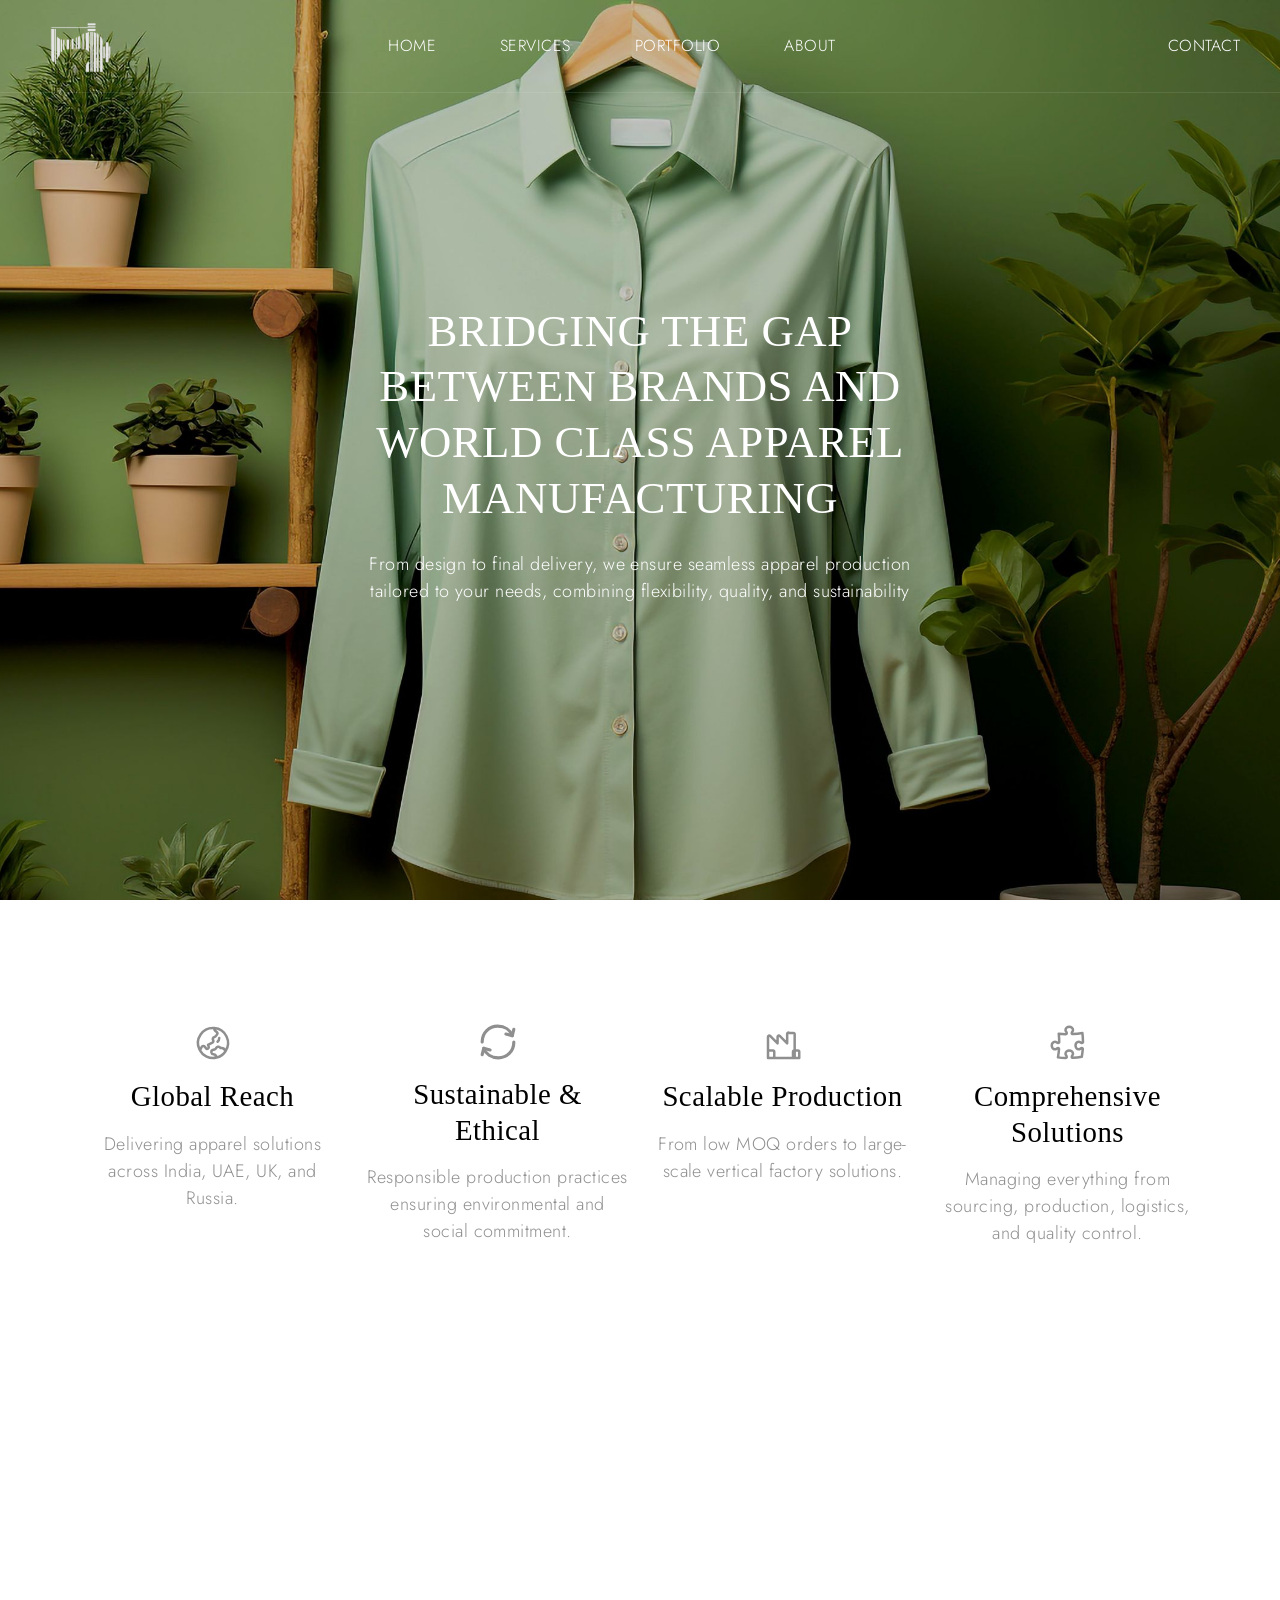
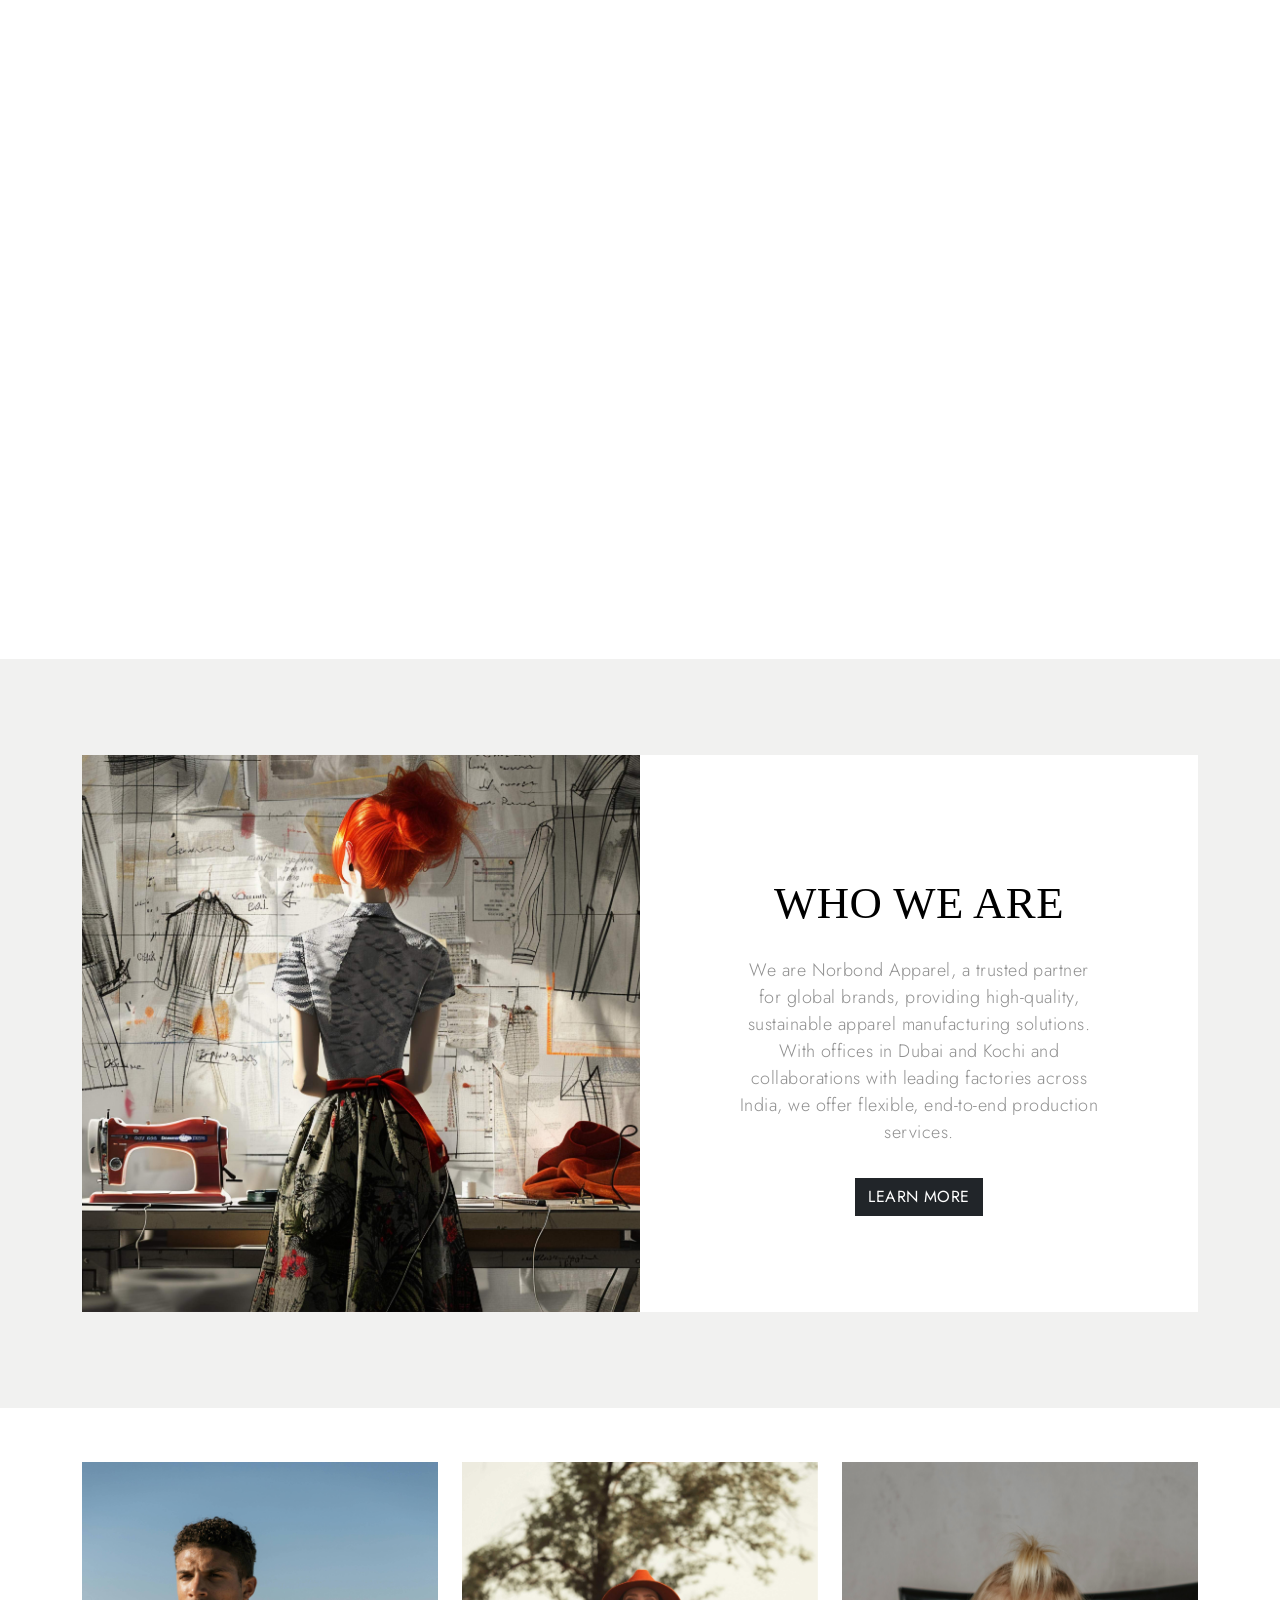
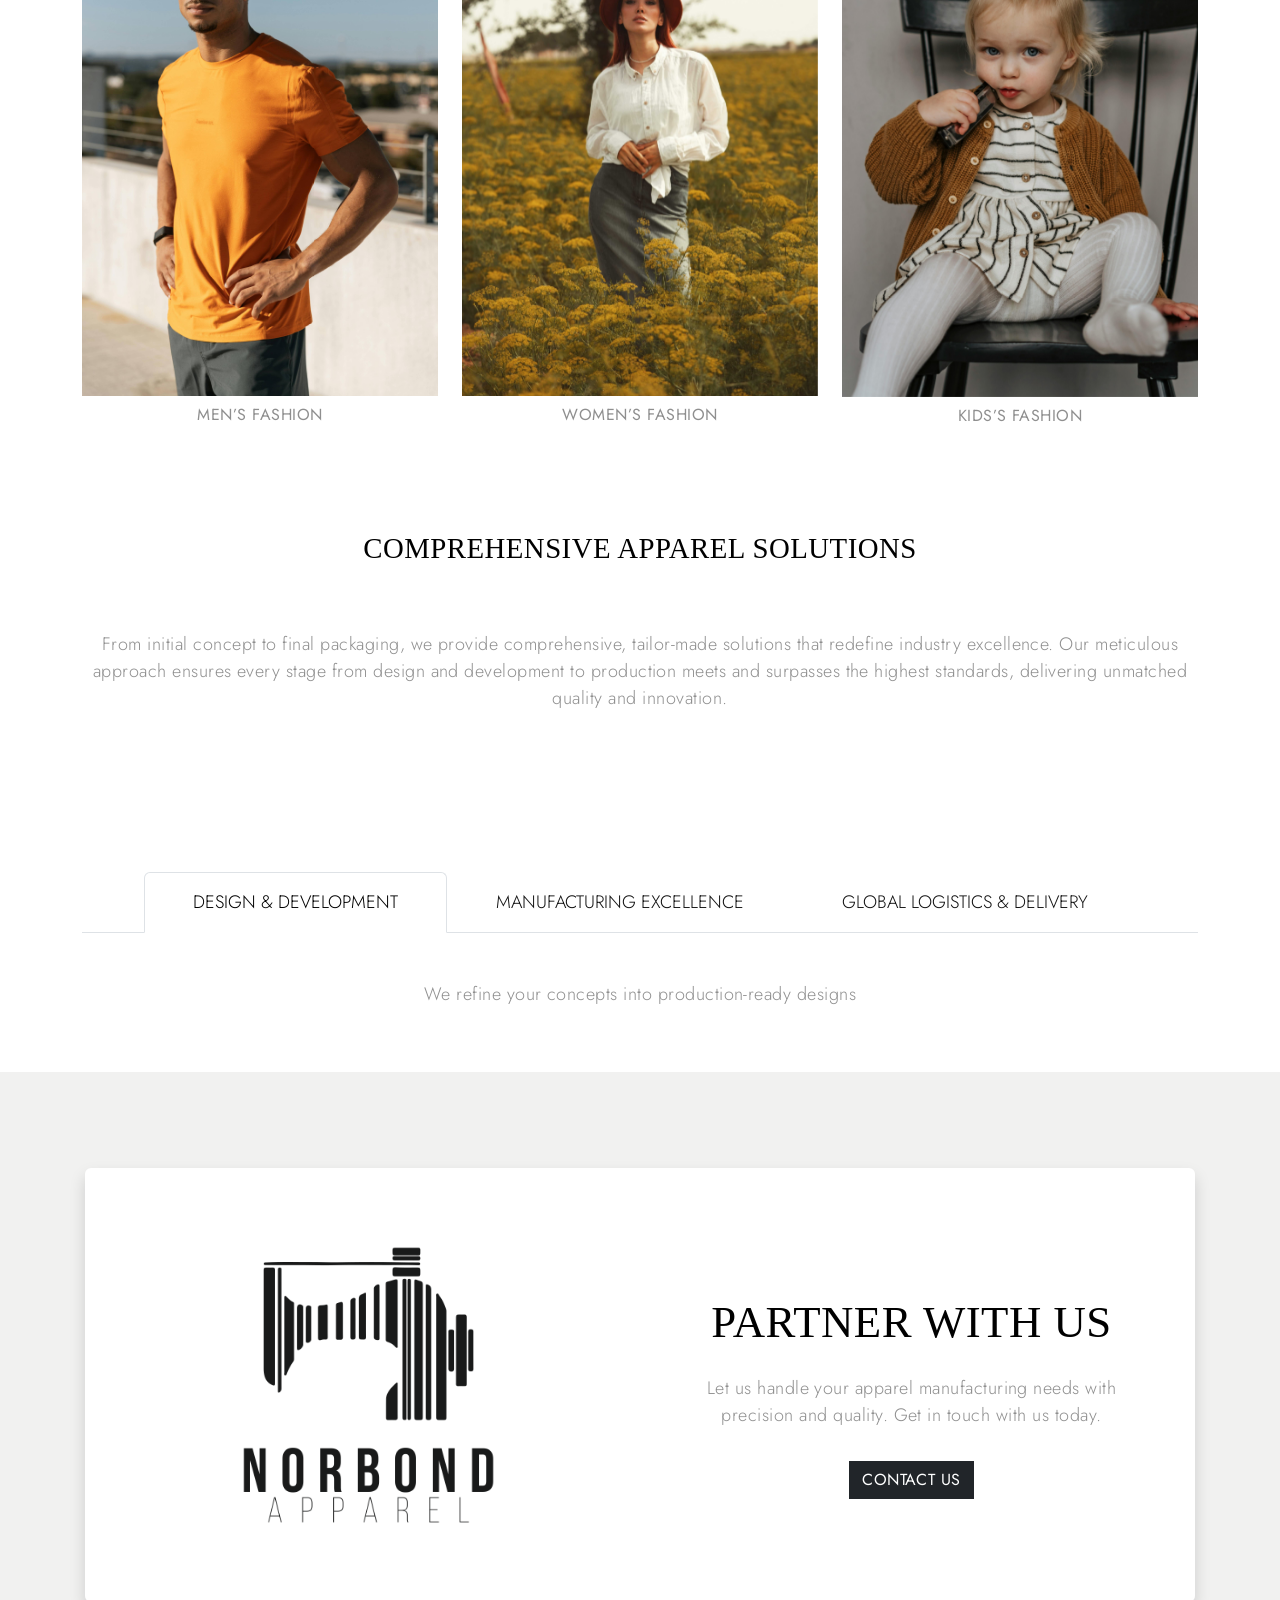
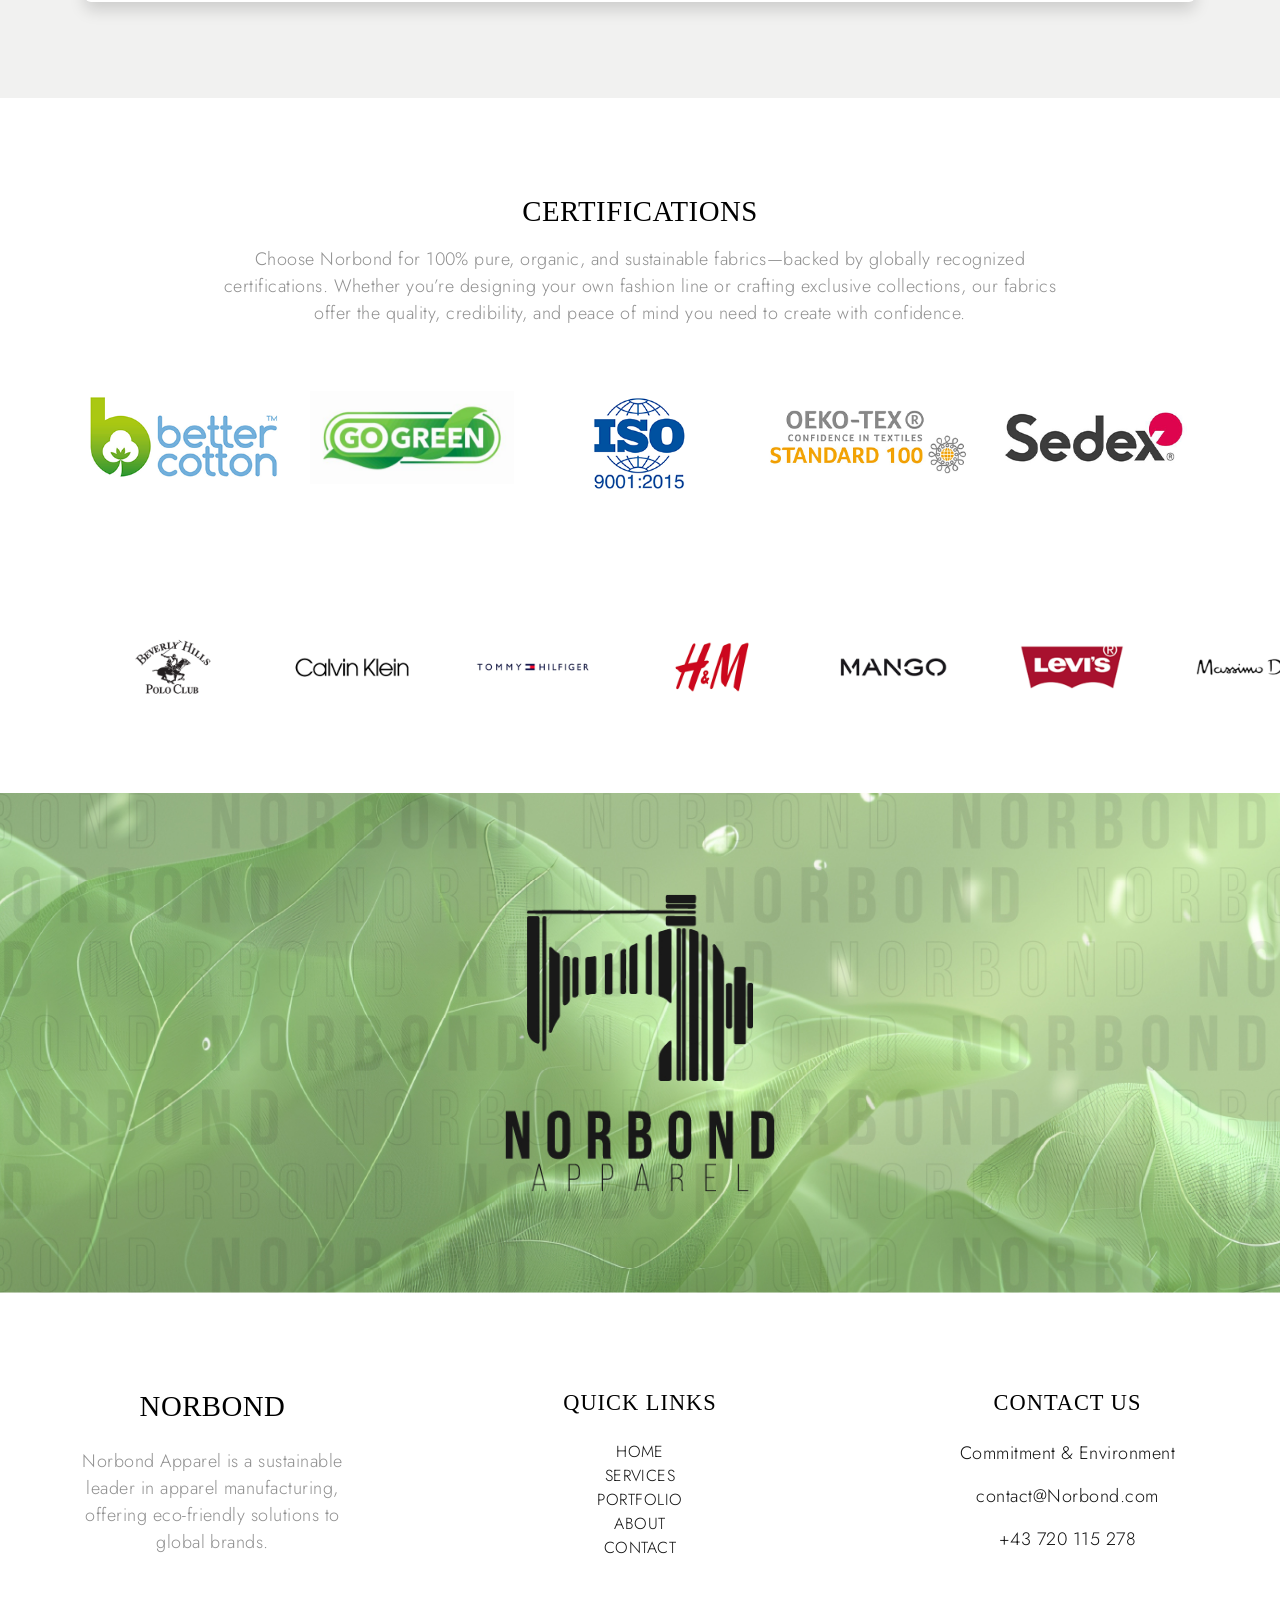
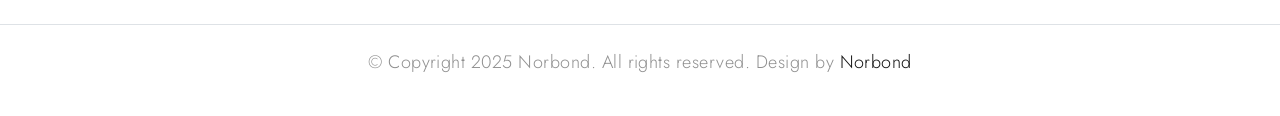
==== commit d2806167: "new chnages updting" ====
--- a/index.html
+++ b/index.html
@@ -546,6 +546,7 @@
 
 
 
+
   </div>
   </section>
 
@@ -609,7 +610,7 @@
 
 
   <!-- Review Section -->
-
+  <!-- 
   <section class="testimonials py-5 bg-light">
     <div class="section-header text-center mt-5">
       <h3 class="section-title">Customer testimonials highlighting our expertise and service quality.</h3>
@@ -651,18 +652,18 @@
       </div>
     </div>
     <div class="testimonial-swiper-pagination d-flex justify-content-center mb-5"></div>
-  </section>
+  </section> -->
 
 
 
   <!-- Showcasing previous works  -->
 
 
-  <section id="related-products" class="related-products product-carousel py-5 position-relative overflow-hidden">
+  <!-- <section id="related-products" class="related-products product-carousel py-5 position-relative overflow-hidden">
     <div class="container text-center">
       <div class="d-flex flex-wrap justify-content-between align-items-center mt-5 mb-3">
         <h4 class="text-uppercase ">Showcasing previous works </h4>
-        <!-- <a href="shop-sidebar.html" class="btn-link">View All Products</a> -->
+       
       </div>
       <div class="swiper product-swiper open-up" data-aos="zoom-out">
         <div class="swiper-wrapper d-flex">
@@ -672,16 +673,12 @@
 
                 <img src="images/new/8.jpg" alt="product" class="product-image img-fluid">
 
-                <!-- <a href="wishlist.html" class="btn-icon btn-wishlist">
-                  <svg width="24" height="24" viewBox="0 0 24 24">
-                    <use xlink:href="#heart"></use>
-                  </svg>
-                </a> -->
+                
                 <div class="product-content ">
                   <h5 class="text-uppercase fs-5 mt-3">
-                    <!-- <a>Dark florish onepiece</a> -->
+                  
                   </h5>
-                  <!-- <a href="cart.html" class="text-decoration-none" data-after="Add to cart"><span>$95.00</span></a> -->
+          
                 </div>
               </div>
             </div>
@@ -692,15 +689,11 @@
 
                 <img src="images/new/10.jpg" alt="product" class="product-image img-fluid">
 
-                <!-- <a href="wishlist.html" class="btn-icon btn-wishlist">
-                  <svg width="24" height="24" viewBox="0 0 24 24">
-                    <use xlink:href="#heart"></use>
-                  </svg>
-                </a> -->
+       
                 <div class="product-content">
-                  <h5 class="text-uppercase fs-5 mt-3">
-                    <!-- <a>Baggy Shirt</a> -->
-                  </h5>
+                  <h5 class="text-uppercase fs-5 mt-3"> -->
+
+  <!-- </h5>
 
                 </div>
               </div>
@@ -712,14 +705,10 @@
 
                 <img src="images/new/21.jpg" alt="product" class="product-image img-fluid">
 
-                <!-- <a href="wishlist.html" class="btn-icon btn-wishlist">
-                  <svg width="24" height="24" viewBox="0 0 24 24">
-                    <use xlink:href="#heart"></use>
-                  </svg>
-                </a> -->
+              
                 <div class="product-content">
                   <h5 class="text-uppercase fs-5 mt-3">
-                    <!-- <a>Cotton off-white shirt</a> -->
+                  
                   </h5>
 
                 </div>
@@ -733,7 +722,7 @@
                 <img src="images/new/18.jpg" alt="product" class="product-image img-fluid">
                 <div class="product-content">
                   <h5 class="text-uppercase fs-5 mt-3">
-                    <!-- <a>Handmade crop sweater</a> -->
+          
                   </h5>
 
                 </div>
@@ -747,16 +736,12 @@
 
                 <img src="images/new/8.jpg" alt="product" class="product-image img-fluid">
 
-                <!-- <a href="wishlist.html" class="btn-icon btn-wishlist">
-                  <svg width="24" height="24" viewBox="0 0 24 24">
-                    <use xlink:href="#heart"></use>
-                  </svg>
-                </a> -->
+              
                 <div class="product-content ">
                   <h5 class="text-uppercase fs-5 mt-3">
-                    <!-- <a>Dark florish onepiece</a> -->
+                
                   </h5>
-                  <!-- <a href="cart.html" class="text-decoration-none" data-after="Add to cart"><span>$95.00</span></a> -->
+                  
                 </div>
               </div>
             </div>
@@ -767,14 +752,10 @@
 
                 <img src="images/new/10.jpg" alt="product" class="product-image img-fluid">
 
-                <!-- <a href="wishlist.html" class="btn-icon btn-wishlist">
-                  <svg width="24" height="24" viewBox="0 0 24 24">
-                    <use xlink:href="#heart"></use>
-                  </svg>
-                </a> -->
+             
                 <div class="product-content">
                   <h5 class="text-uppercase fs-5 mt-3">
-                    <!-- <a>Baggy Shirt</a> -->
+                  
                   </h5>
 
                 </div>
@@ -787,14 +768,10 @@
 
                 <img src="images/new/21.jpg" alt="product" class="product-image img-fluid">
 
-                <!-- <a href="wishlist.html" class="btn-icon btn-wishlist">
-                  <svg width="24" height="24" viewBox="0 0 24 24">
-                    <use xlink:href="#heart"></use>
-                  </svg>
-                </a> -->
+               
                 <div class="product-content">
                   <h5 class="text-uppercase fs-5 mt-3">
-                    <!-- <a>Cotton off-white shirt</a> -->
+                    
                   </h5>
 
                 </div>
@@ -808,7 +785,7 @@
                 <img src="images/new/18.jpg" alt="product" class="product-image img-fluid">
                 <div class="product-content">
                   <h5 class="text-uppercase fs-5 mt-3">
-                    <!-- <a>Handmade crop sweater</a> -->
+                    
                   </h5>
 
                 </div>
@@ -818,14 +795,9 @@
         </div>
         <div class="swiper-pagination"></div>
       </div>
-      <!-- <div class="icon-arrow icon-arrow-left"><svg width="50" height="50" viewBox="0 0 24 24">
-          <use xlink:href="#angle-left"></use>
-        </svg></div>
-      <div class="icon-arrow icon-arrow-right"><svg width="50" height="50" viewBox="0 0 24 24">
-          <use xlink:href="#angle-right"></use>
-        </svg></div> -->
-    </div>
-  </section>
+    
+    </div>
+  </section> -->
 
 
 
@@ -949,6 +921,33 @@
 
             <img src="images/CLIENTS/zara-norbond.png" alt="logo" class="logo-image img-fluid" style="height: 80PX;">
             <img src="images/CLIENTS/uspolo-norbond.png" alt="logo" class="logo-image img-fluid" style="height: 80PX;">
+
+
+
+  <img src="images/CLIENTS/logo1.png" alt="logo" class="logo-image img-fluid" style="height: 80PX;">
+            <img src="images/CLIENTS/logo2.png" alt="logo" class="logo-image img-fluid" style="height: 80PX;">
+
+
+            <img src="images/CLIENTS/logo3.png" alt="logo" class="logo-image img-fluid" style="height: 80PX;">
+
+            <img src="images/CLIENTS/logo4.png" alt="logo" class="logo-image img-fluid" style="height: 80PX;">
+
+            <img src="images/CLIENTS/logo5.png" alt="logo" class="logo-image img-fluid" style="height: 80PX;">
+
+
+
+            <img src="images/CLIENTS/b-balmain-paris-1543930283.avif" alt="logo" class="logo-image img-fluid"
+              style="height: 80PX;">
+            <img src="images/CLIENTS/logo6.png" alt="logo" class="logo-image img-fluid" style="height: 80PX;">
+
+            <img src="images/CLIENTS/diesel-logo-png_seeklogo-41152.png" alt="logo" class="logo-image img-fluid"
+              style="height: 80PX;">
+
+
+            <img src="images/CLIENTS/Nike-Logo-500x281.png" alt="logo" class="logo-image img-fluid"
+              style="height: 80PX;">
+
+
             <img src="images/CLIENTS/beverly-hills-polo-hub-norbond.png" alt="logo" class="logo-image img-fluid"
               style="height: 80PX;">
             <img src="images/CLIENTS/calvin-klien-norbond.png" alt="logo" class="logo-image img-fluid"
@@ -967,6 +966,7 @@
             <img src="images/CLIENTS/zara-norbond.png" alt="logo" class="logo-image img-fluid" style="height: 80PX;">
             <img src="images/CLIENTS/uspolo-norbond.png" alt="logo" class="logo-image img-fluid" style="height: 80PX;">
 
+          
 
 
           </div>
@@ -1034,7 +1034,7 @@
           <div class="footer-menu footer-menu-004 border-animation-left">
             <h5 class="widget-title text-uppercase mb-4">Contact Us</h5>
 
-            <p><a href="Environment.html" class="item-anchor">Commitment & Environment Page</a>
+            <p><a href="Environment.html" class="item-anchor">Commitment & Environment</a>
             <p><a href="mailto:contact@yourcompany.com" class="item-anchor">contact@Norbond.com</a></p>
             <p><a href="tel:+43720115278" class="item-anchor">+43 720 115 278</a>
 
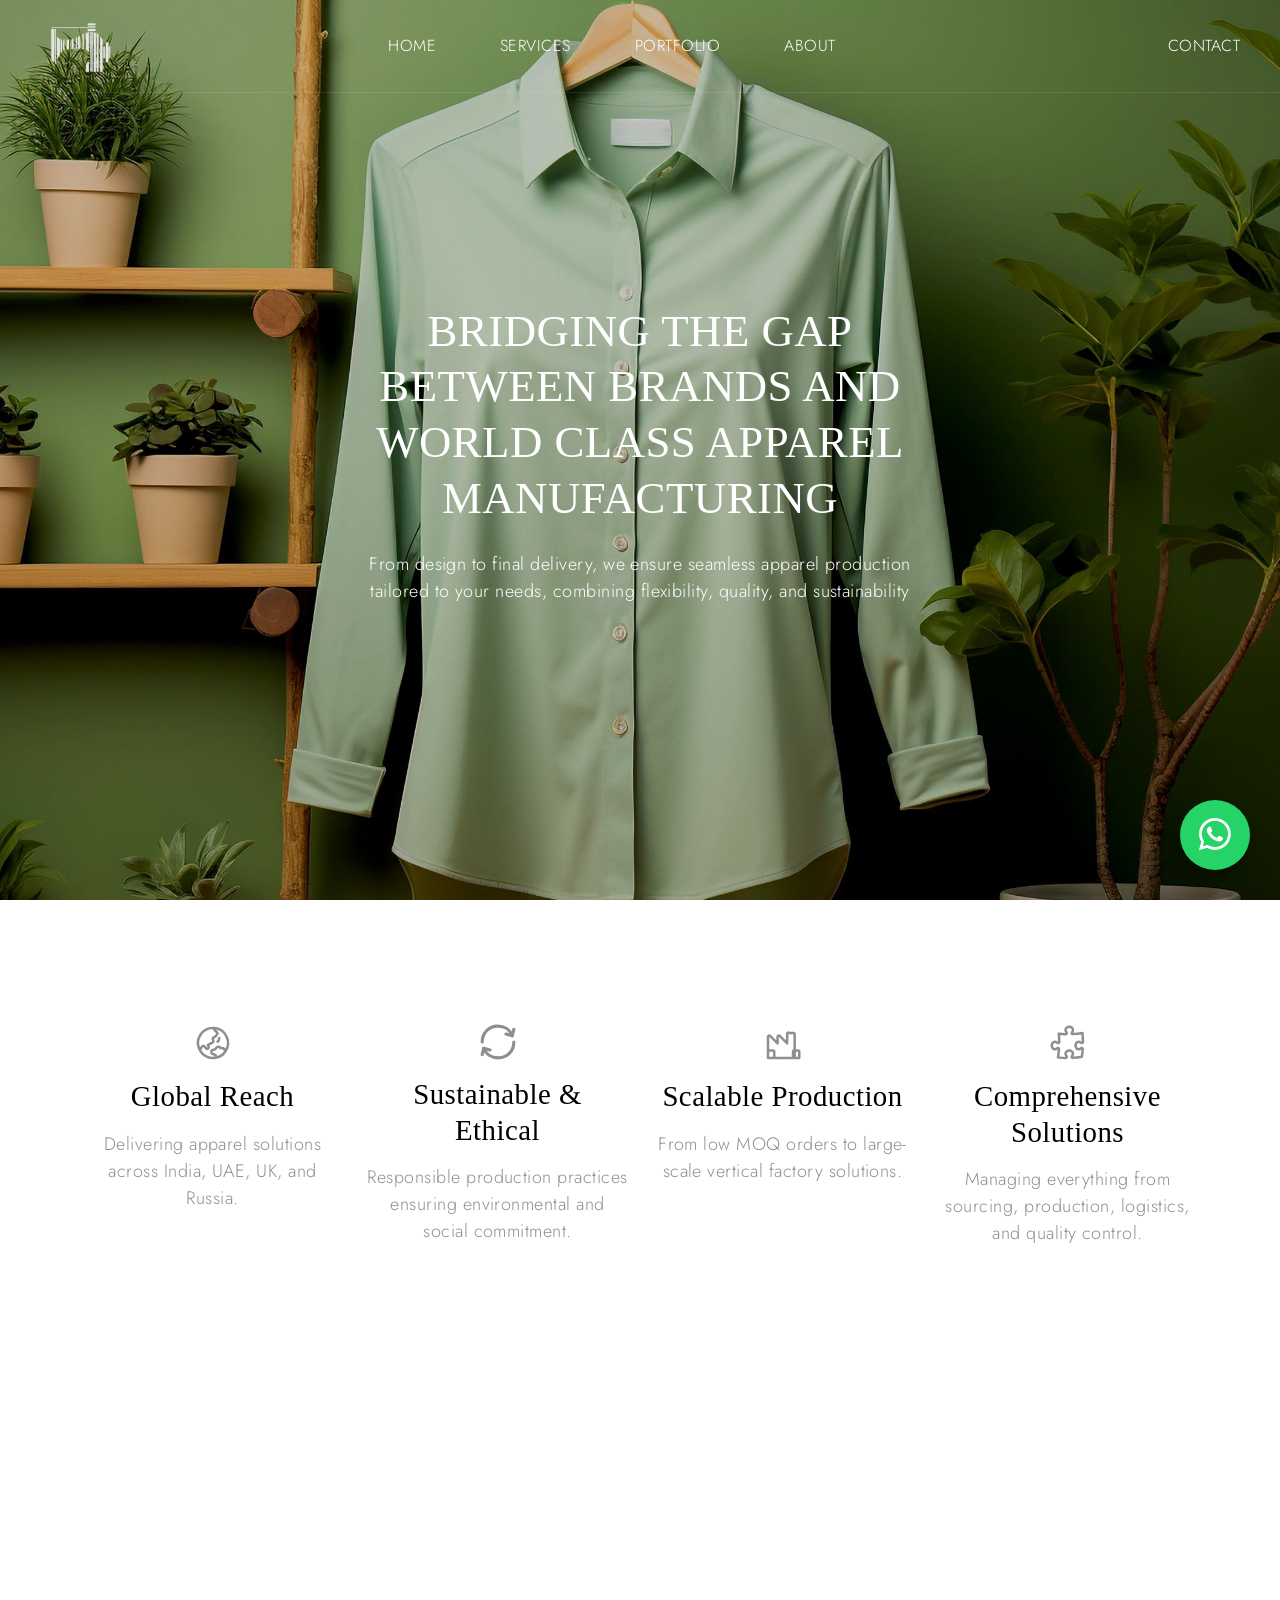
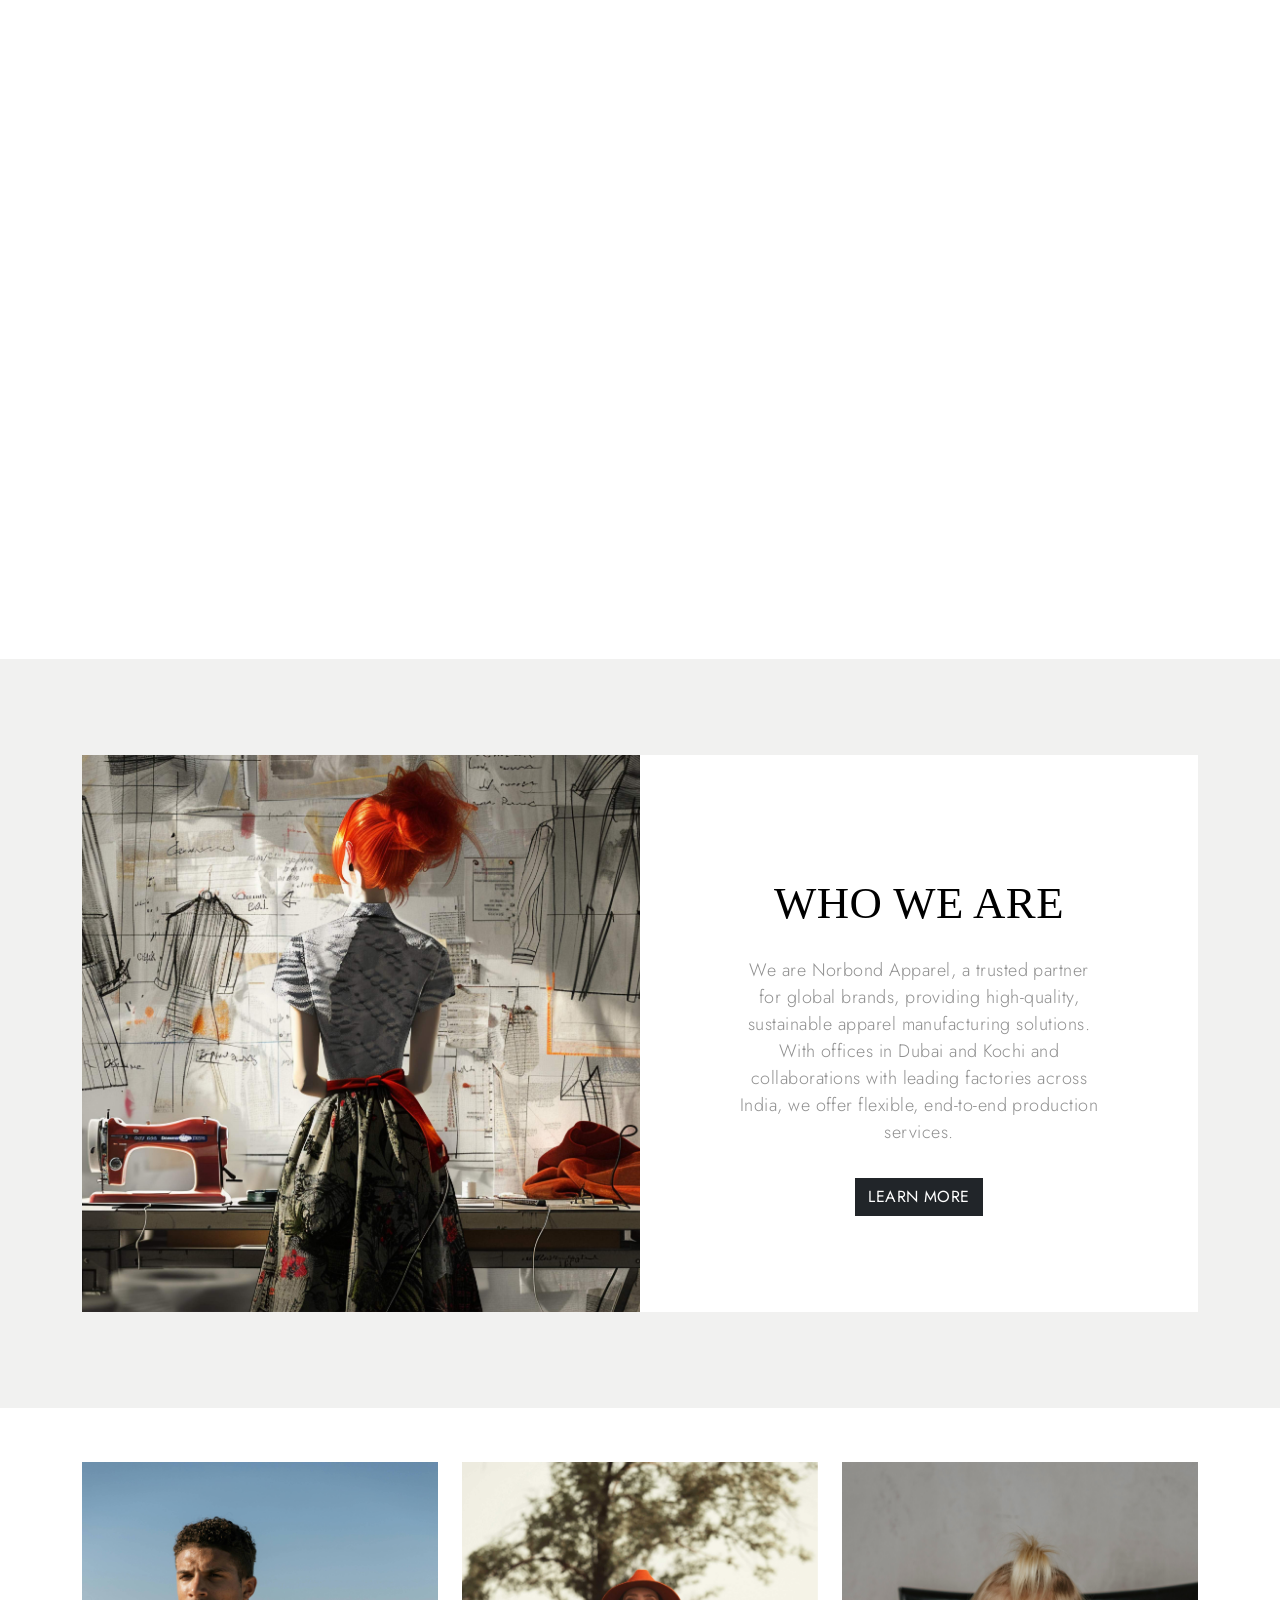
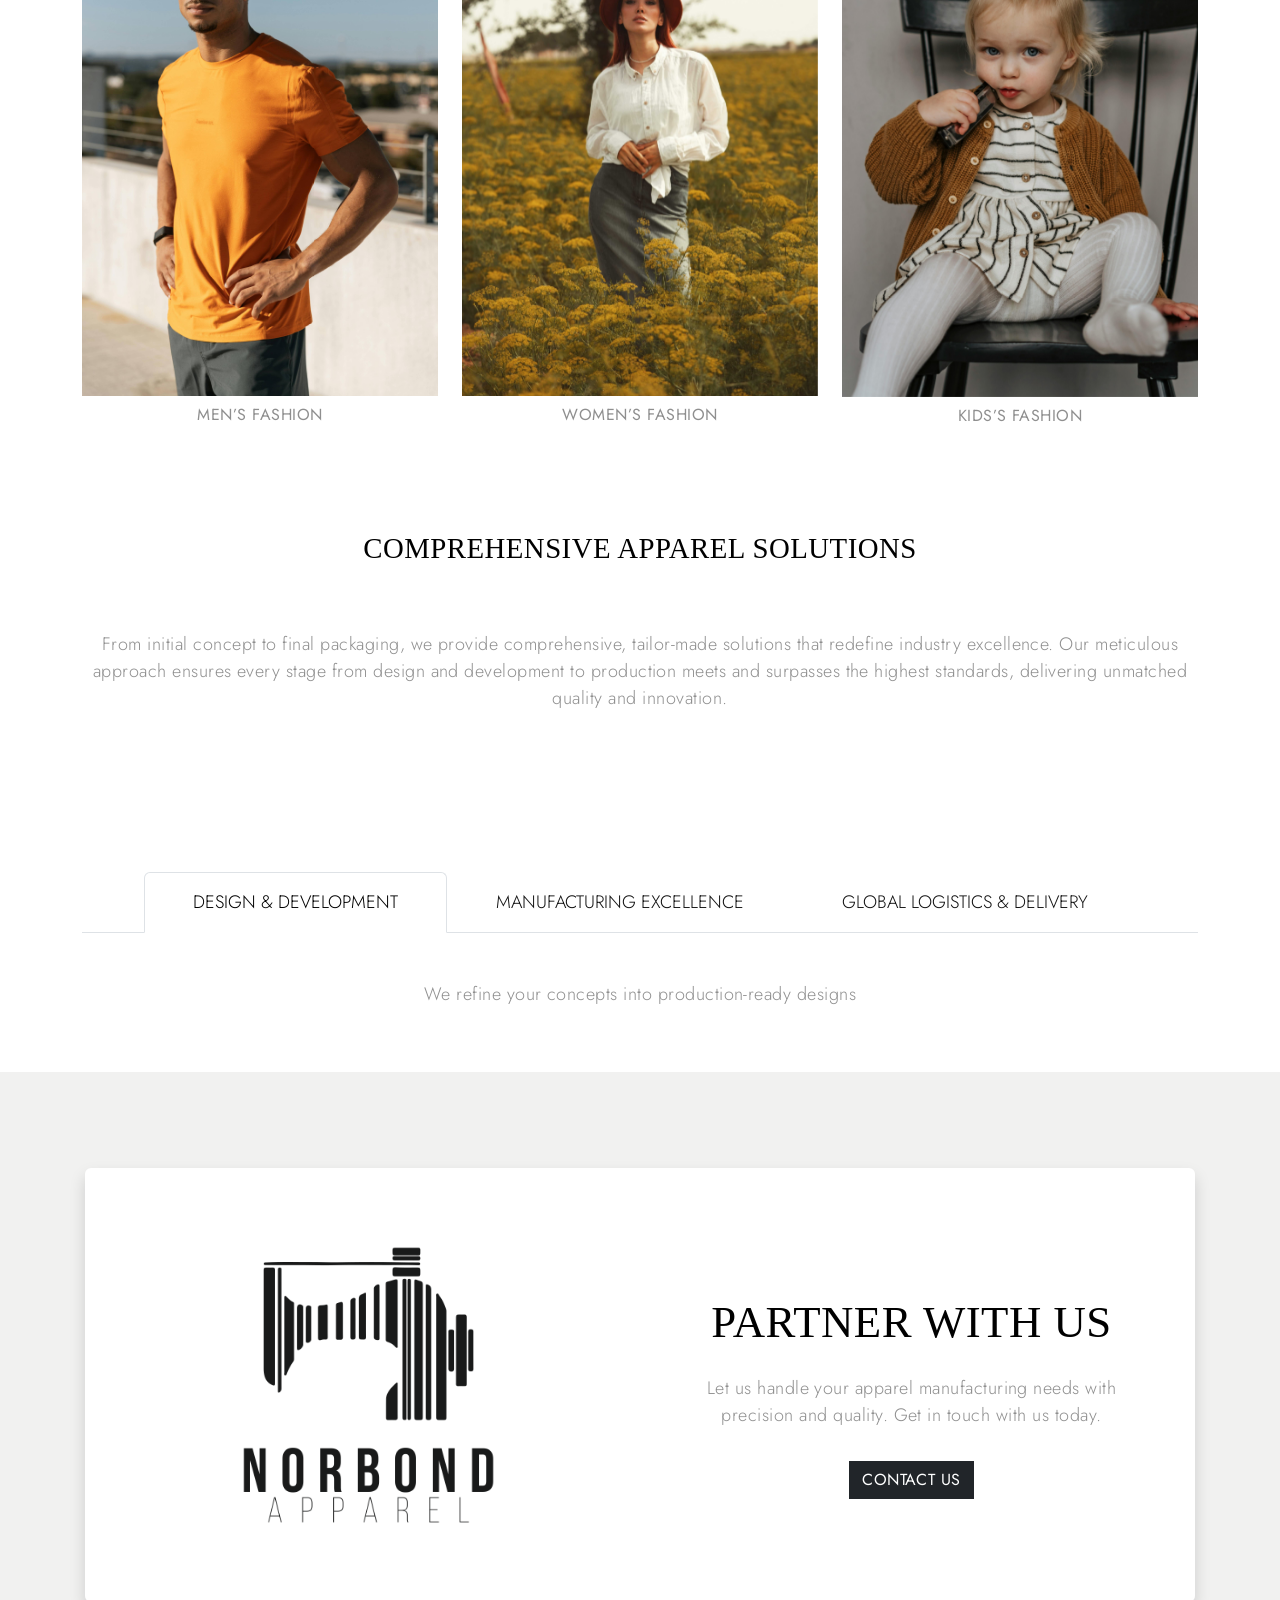
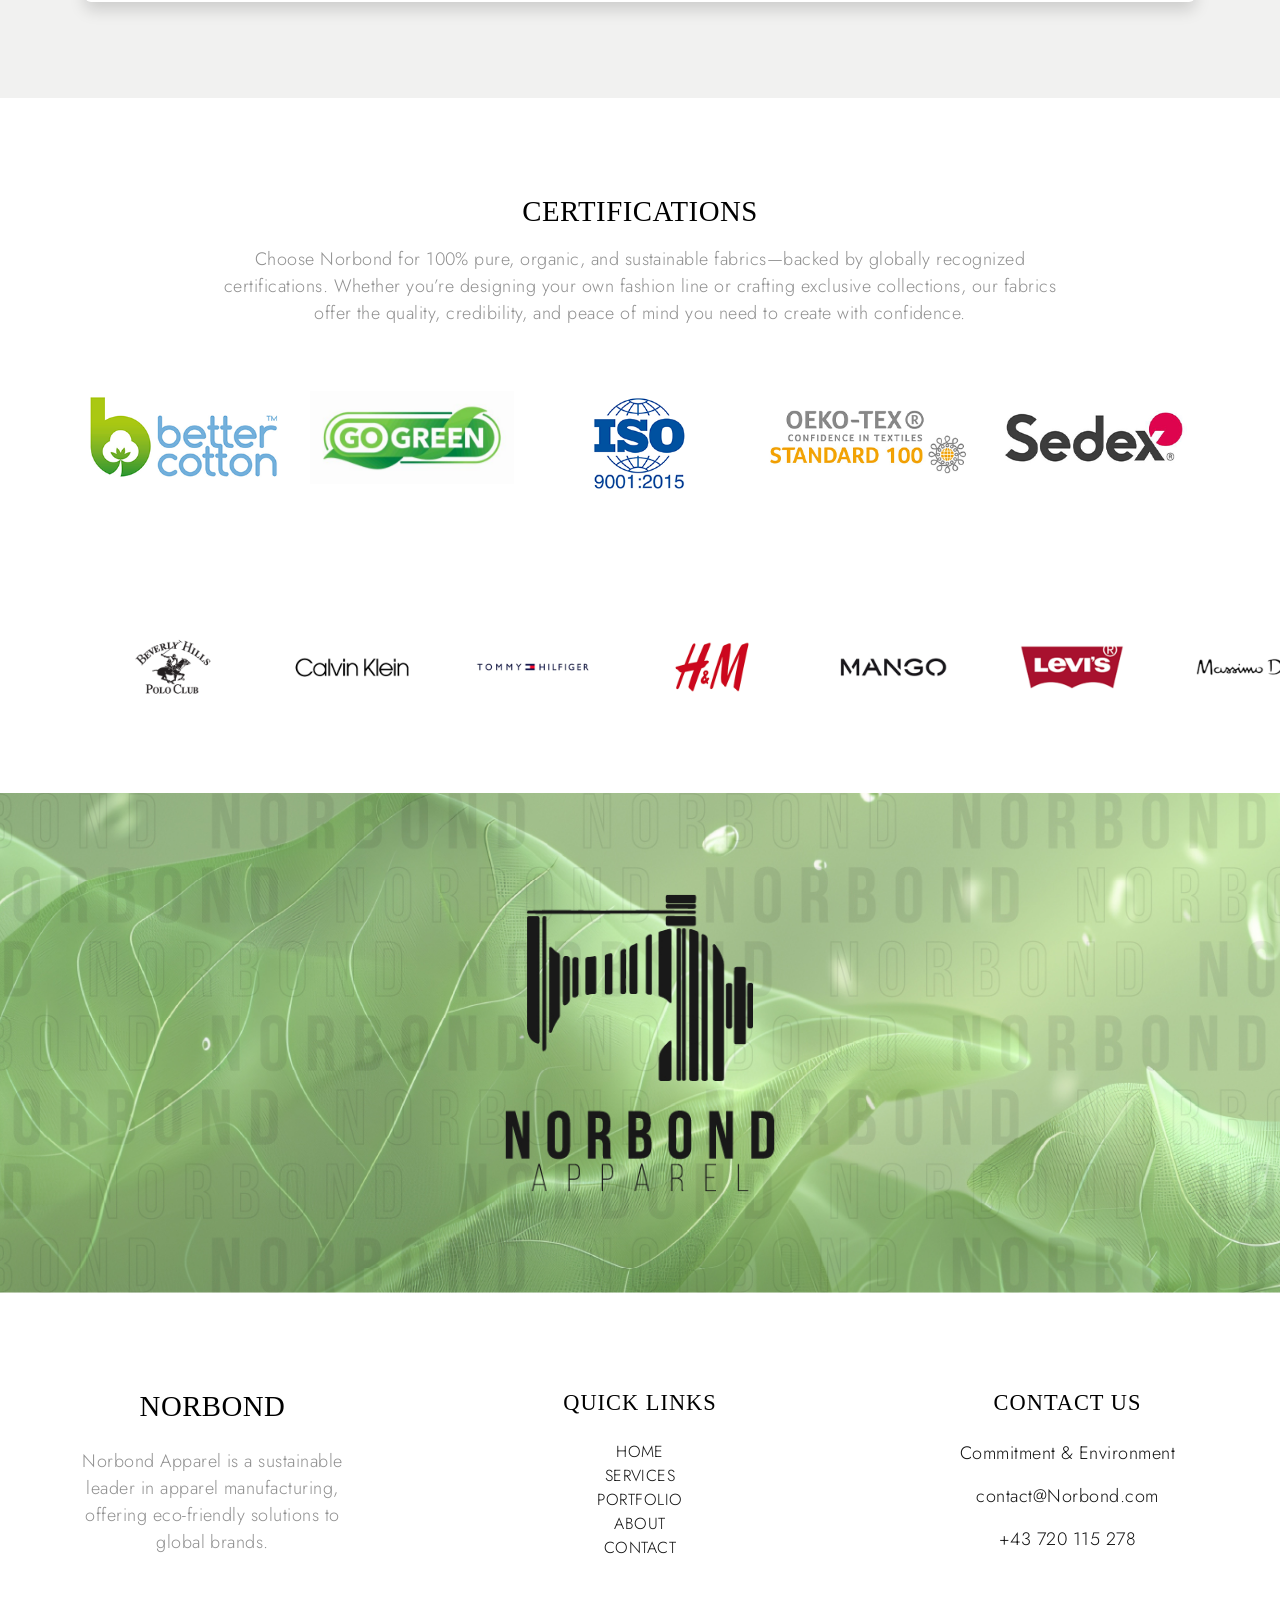
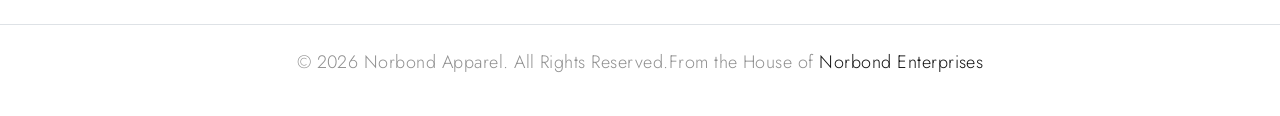
==== commit 12a25218: "updated" ====
--- a/index.html
+++ b/index.html
@@ -46,7 +46,7 @@
   .logo-slider {
     display: flex;
     width: max-content;
-    animation: scrollLeft 20s linear infinite;
+    animation: scrollLeft 30s linear infinite;
   }
 
   .logo-image {
@@ -60,7 +60,7 @@
     }
 
     100% {
-      transform: translateX(-50%);
+      transform: translateX(-150%);
     }
   }
 
@@ -128,6 +128,7 @@
   <link
     href="https://fonts.googleapis.com/css2?family=Jost:ital,wght@0,300;0,400;0,500;0,700;1,300;1,400;1,500;1,700&family=Marcellus&display=swap"
     rel="stylesheet">
+  <link rel="stylesheet" href="https://cdn.jsdelivr.net/npm/bootstrap-icons@1.11.3/font/bootstrap-icons.min.css">
 </head>
 
 <body class="homepage">
@@ -924,7 +925,7 @@
 
 
 
-  <img src="images/CLIENTS/logo1.png" alt="logo" class="logo-image img-fluid" style="height: 80PX;">
+            <img src="images/CLIENTS/logo1.png" alt="logo" class="logo-image img-fluid" style="height: 80PX;">
             <img src="images/CLIENTS/logo2.png" alt="logo" class="logo-image img-fluid" style="height: 80PX;">
 
 
@@ -948,7 +949,7 @@
               style="height: 80PX;">
 
 
-            <img src="images/CLIENTS/beverly-hills-polo-hub-norbond.png" alt="logo" class="logo-image img-fluid"
+            <!-- <img src="images/CLIENTS/beverly-hills-polo-hub-norbond.png" alt="logo" class="logo-image img-fluid"
               style="height: 80PX;">
             <img src="images/CLIENTS/calvin-klien-norbond.png" alt="logo" class="logo-image img-fluid"
               style="height: 80PX;">
@@ -964,9 +965,9 @@
               style="height:  80PX;">
 
             <img src="images/CLIENTS/zara-norbond.png" alt="logo" class="logo-image img-fluid" style="height: 80PX;">
-            <img src="images/CLIENTS/uspolo-norbond.png" alt="logo" class="logo-image img-fluid" style="height: 80PX;">
-
-          
+            <img src="images/CLIENTS/uspolo-norbond.png" alt="logo" class="logo-image img-fluid" style="height: 80PX;"> -->
+
+
 
 
           </div>
@@ -989,7 +990,12 @@
     </div>
   </section>
 
-
+  <a href="https://wa.me/918129661699?text=Hi%2C%20I%20have%20an%20Enquiry!" target="_blank" rel="noopener noreferrer"
+    style="position: fixed; bottom: 30px; right: 30px; width: 70px; height: 70px; background-color: rgb(37, 211, 102); color: rgb(255, 255, 255); border-radius: 50%; display: flex; align-items: center; justify-content: center; text-decoration: none; z-index: 9999; box-shadow: rgba(0, 0, 0, 0.3) 0px 4px 6px; transition: transform 0.2s; transform: scale(1);"
+    onmouseover="this.style.transform='scale(1.1)';" onmouseout="this.style.transform='scale(1)';">
+    <!-- WhatsApp Icon using Bootstrap Icons -->
+    <i class="bi bi-whatsapp" style="font-size: 32px;"></i>
+  </a>
 
   <footer id="footer " class="mt-5">
     <div class="container text-center">
@@ -1060,7 +1066,8 @@
             </div> -->
           <!-- </div> -->
           <div class="text-center ">
-            <p>© Copyright 2025 Norbond. All rights reserved. Design by <a href="index.html">Norbond</a></p>
+            <p> © 2026 Norbond Apparel. All Rights Reserved.From the House of <a href="index.html"> Norbond
+                Enterprises</a></p>
           </div>
         </div>
       </div>
--- a/style.css
+++ b/style.css
@@ -747,21 +747,31 @@
   display: none;
 }
 
-@media screen and (max-width: 991px) { /* Applies to mobile (small screens) */
+@media screen and (max-width: 991px) {
+
+  /* Applies to mobile (small screens) */
   .navbar-toggler {
-    border-color: rgba(255, 255, 255, 0); /* Makes the button border white */
-  }
+    border-color: rgba(255, 255, 255, 0);
+    /* Makes the button border white */
+  }
+
   .navbar-toggler-icon {
-    filter: invert(1); /* Turns the icon white */
-  }
-}
-
-@media screen and (min-width: 992px) { /* Applies to large screens */
+    filter: invert(1);
+    /* Turns the icon white */
+  }
+}
+
+@media screen and (min-width: 992px) {
+
+  /* Applies to large screens */
   .navbar-toggler {
-    border-color: black; /* Change this to your preferred color */
-  }
+    border-color: black;
+    /* Change this to your preferred color */
+  }
+
   .navbar-toggler-icon {
-    filter: invert(0); /* Keeps the icon default (black) */
+    filter: invert(0);
+    /* Keeps the icon default (black) */
   }
 }
 
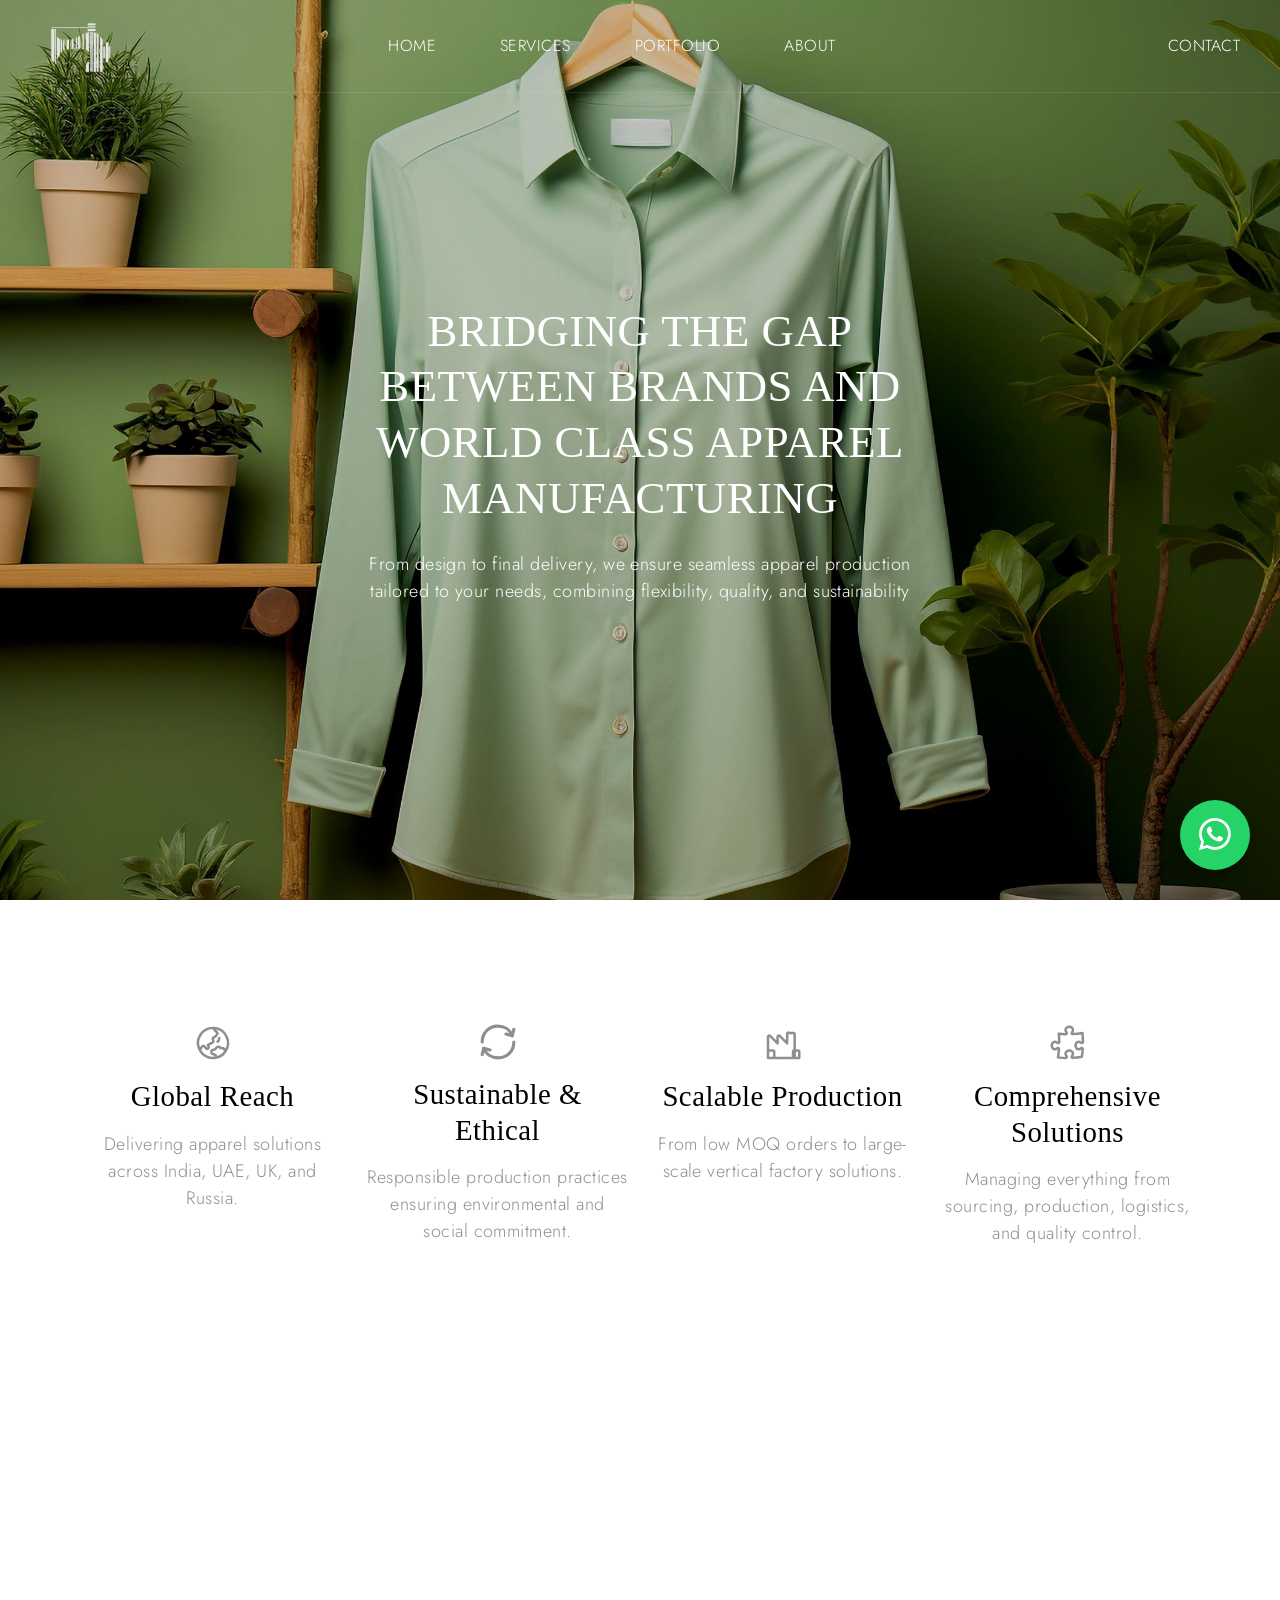
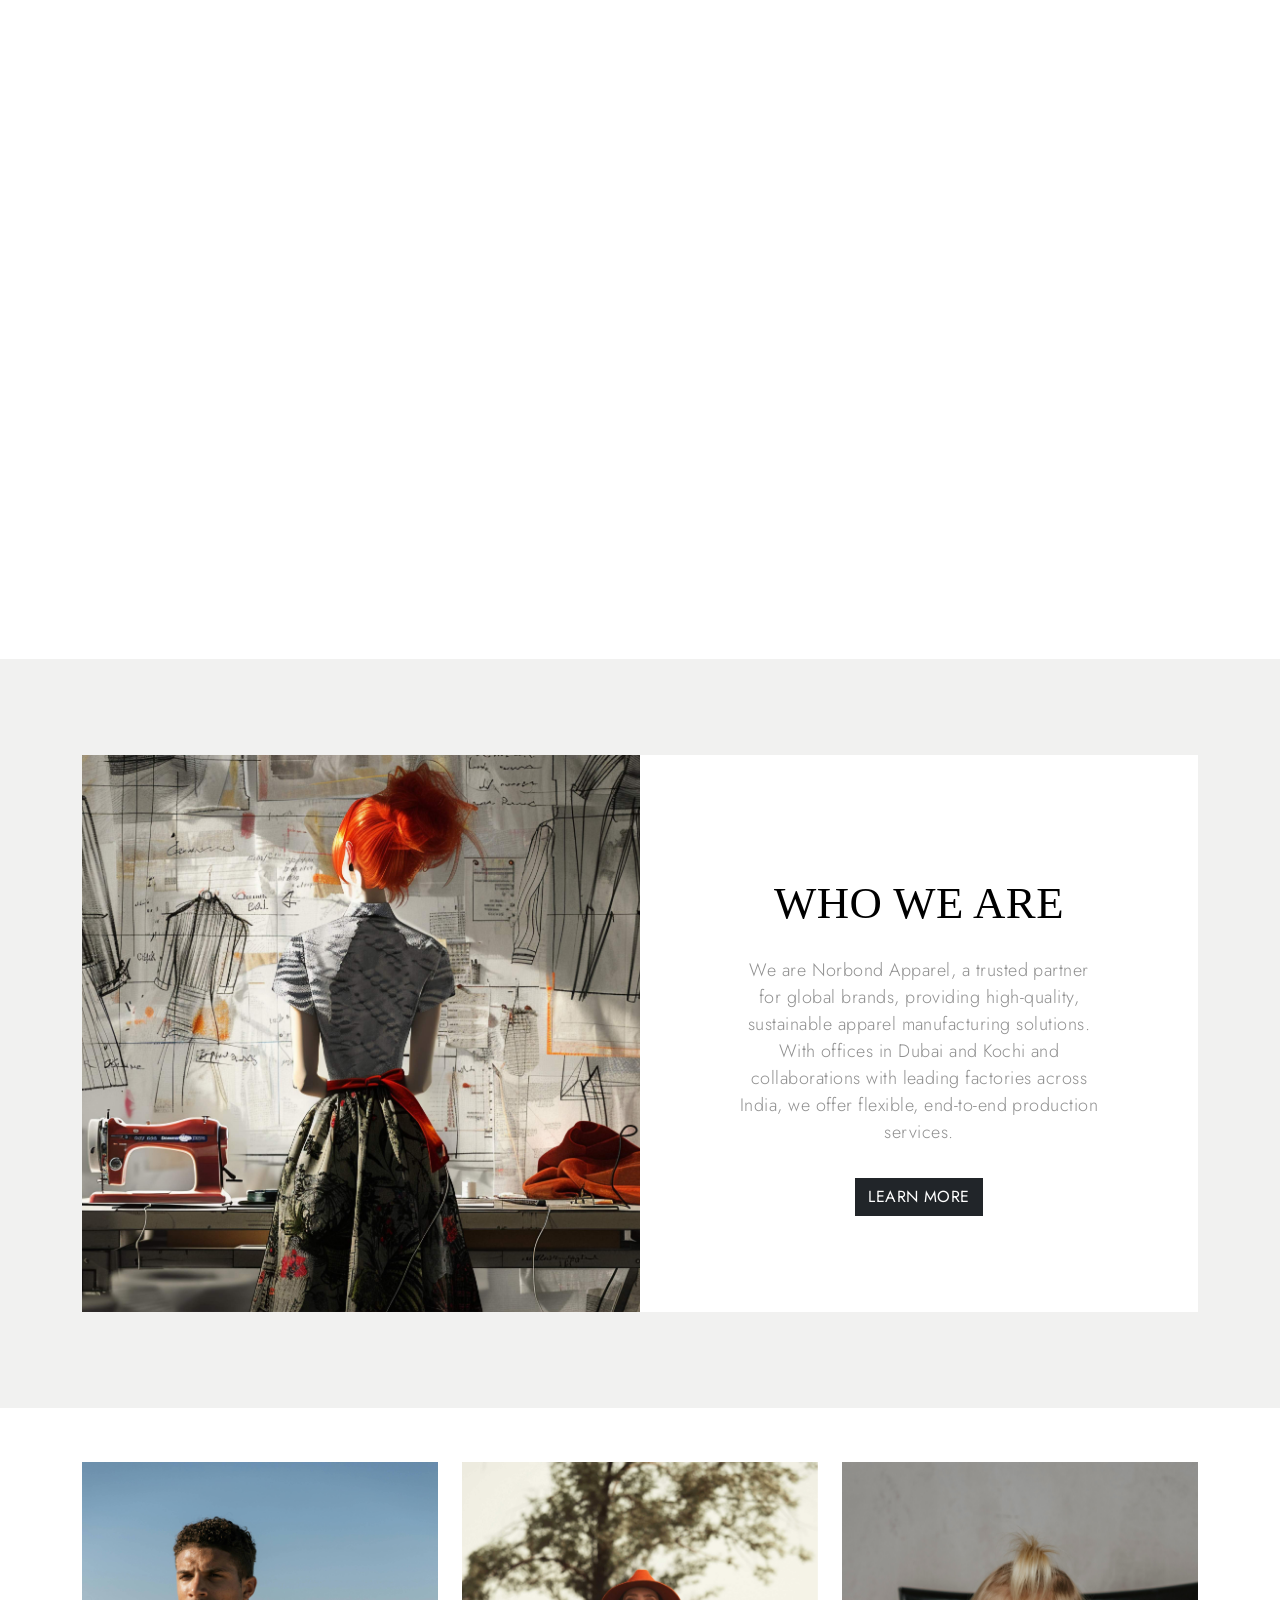
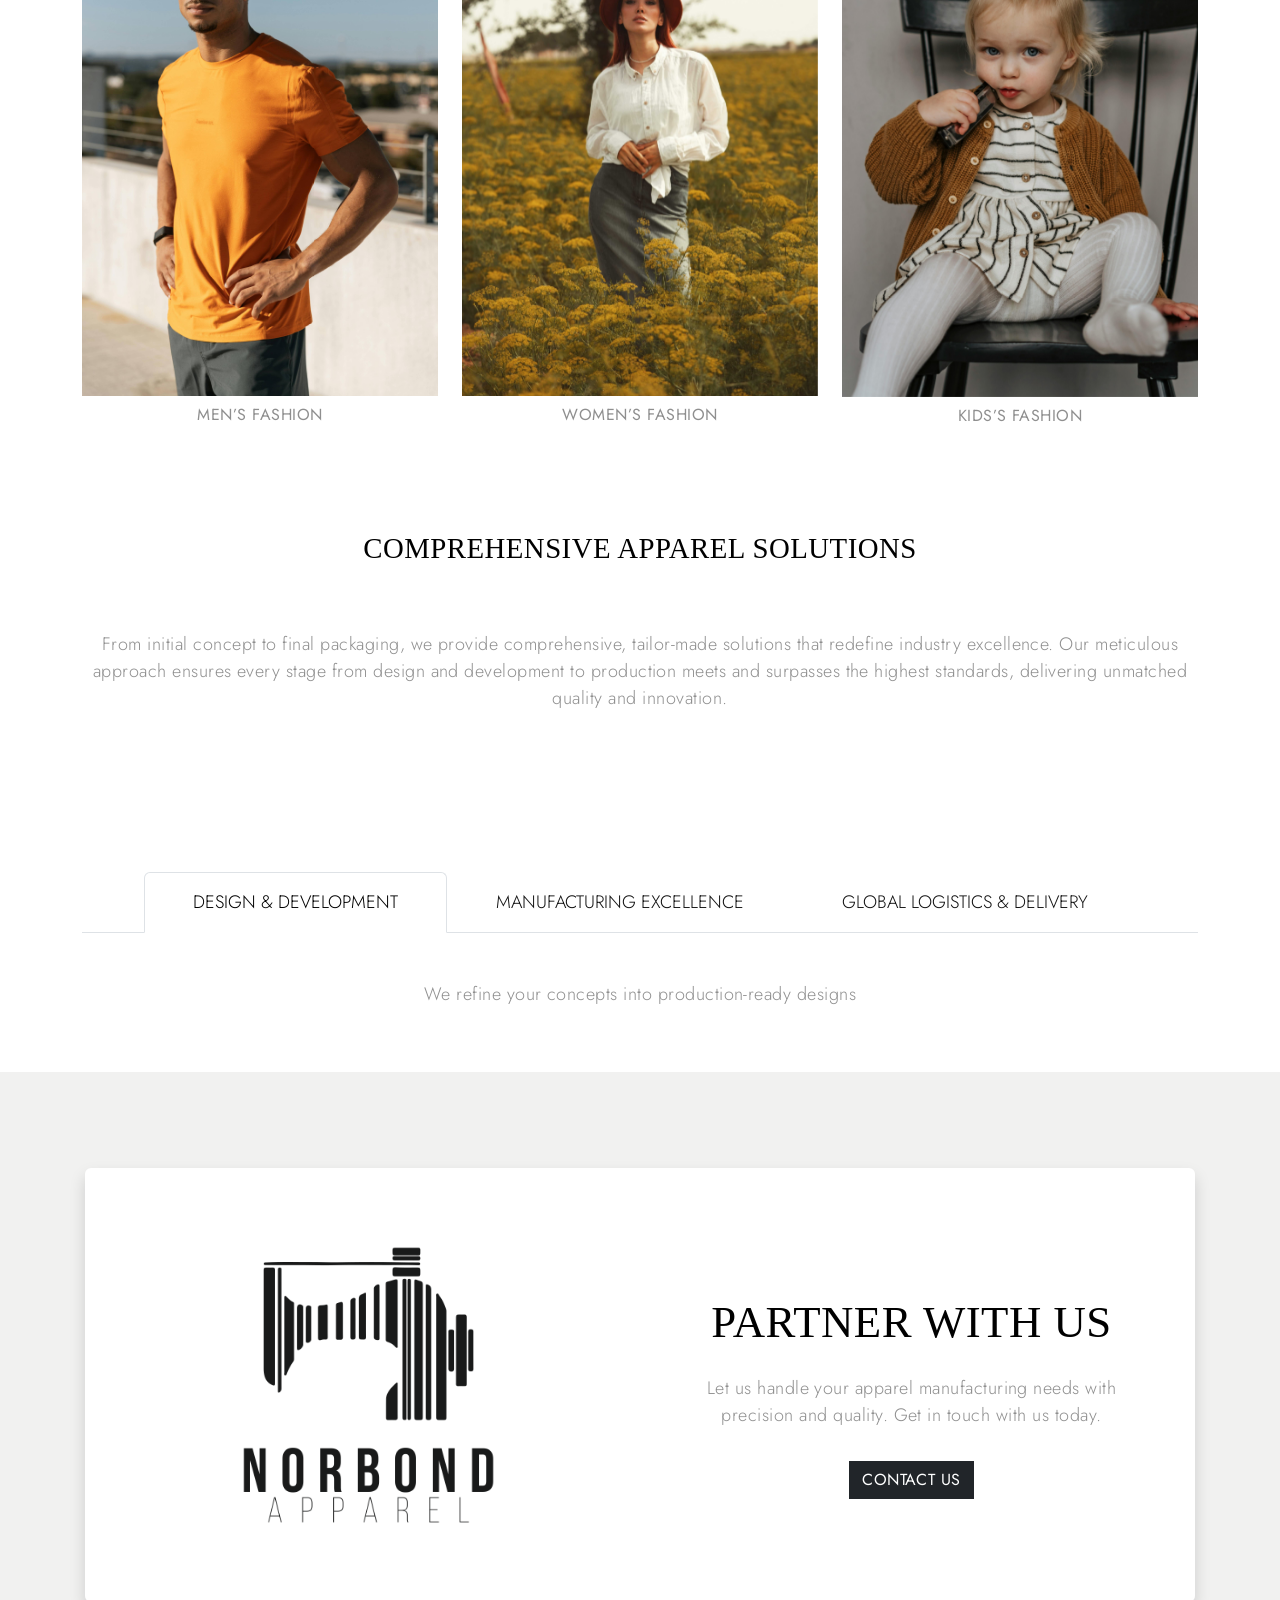
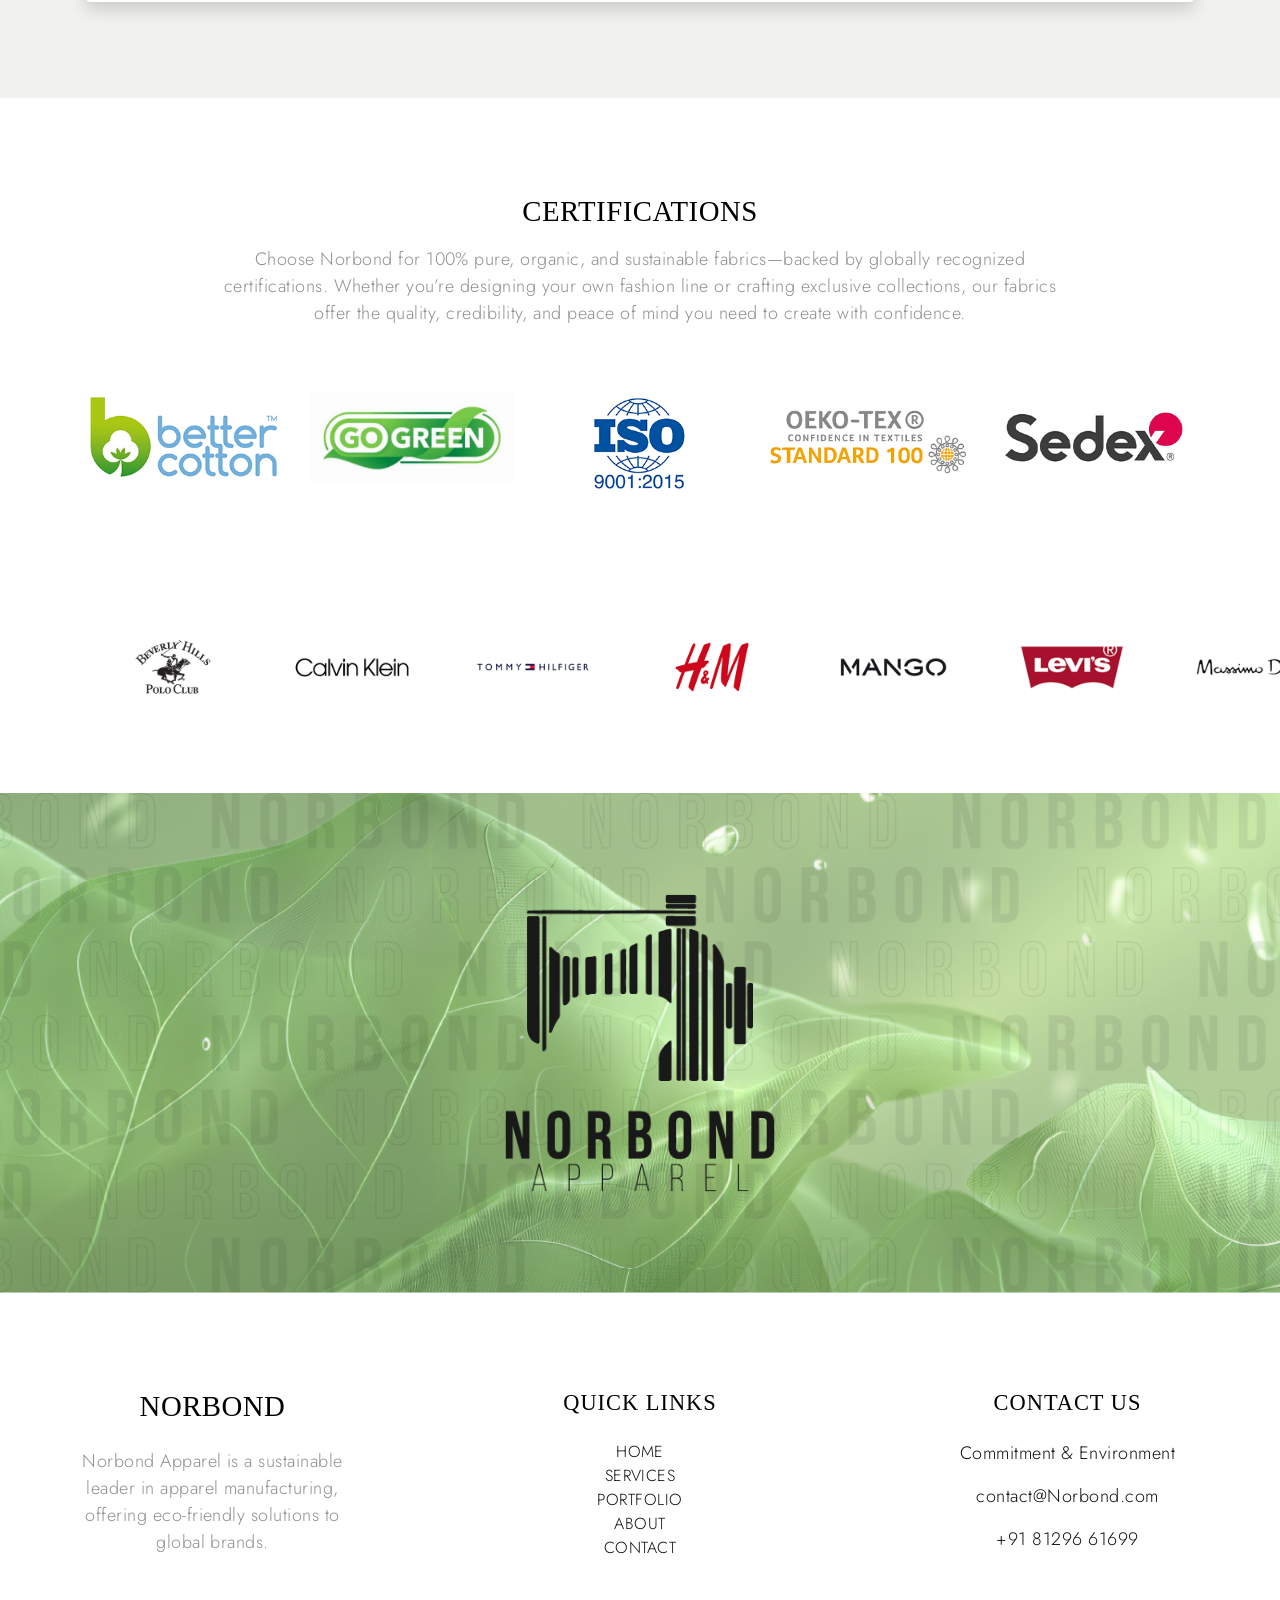
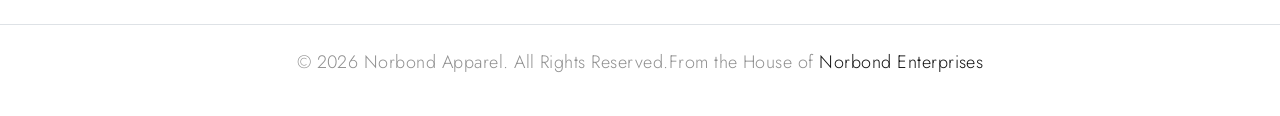
==== commit 24200af6: "updated" ====
--- a/index.html
+++ b/index.html
@@ -1041,8 +1041,8 @@
             <h5 class="widget-title text-uppercase mb-4">Contact Us</h5>
 
             <p><a href="Environment.html" class="item-anchor">Commitment & Environment</a>
-            <p><a href="mailto:contact@yourcompany.com" class="item-anchor">contact@Norbond.com</a></p>
-            <p><a href="tel:+43720115278" class="item-anchor">+43 720 115 278</a>
+            <p><a href="mailto:India Office: Kochi, Kerala" class="item-anchor">contact@Norbond.com</a></p>
+            <p><a href="tel:+43720115278" class="item-anchor">+91 81296 61699</a>
 
             </p>
           </div>
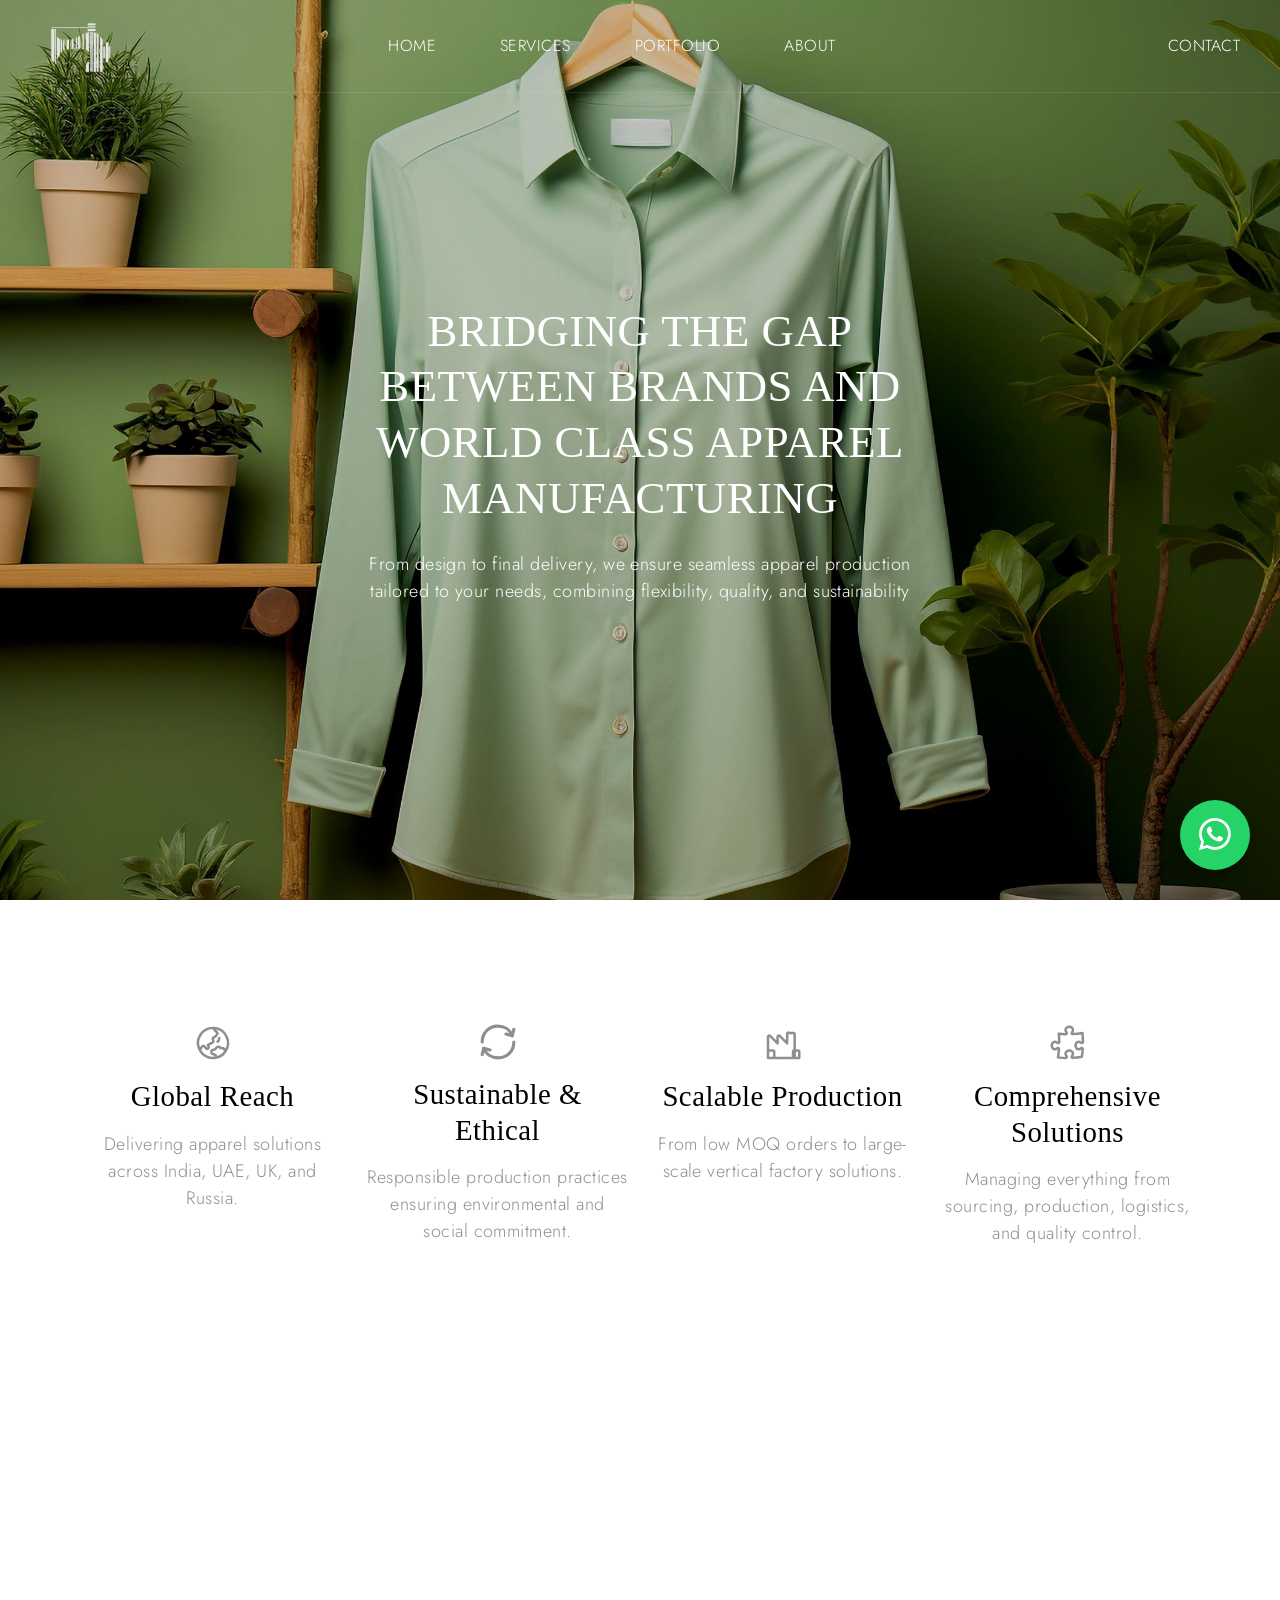
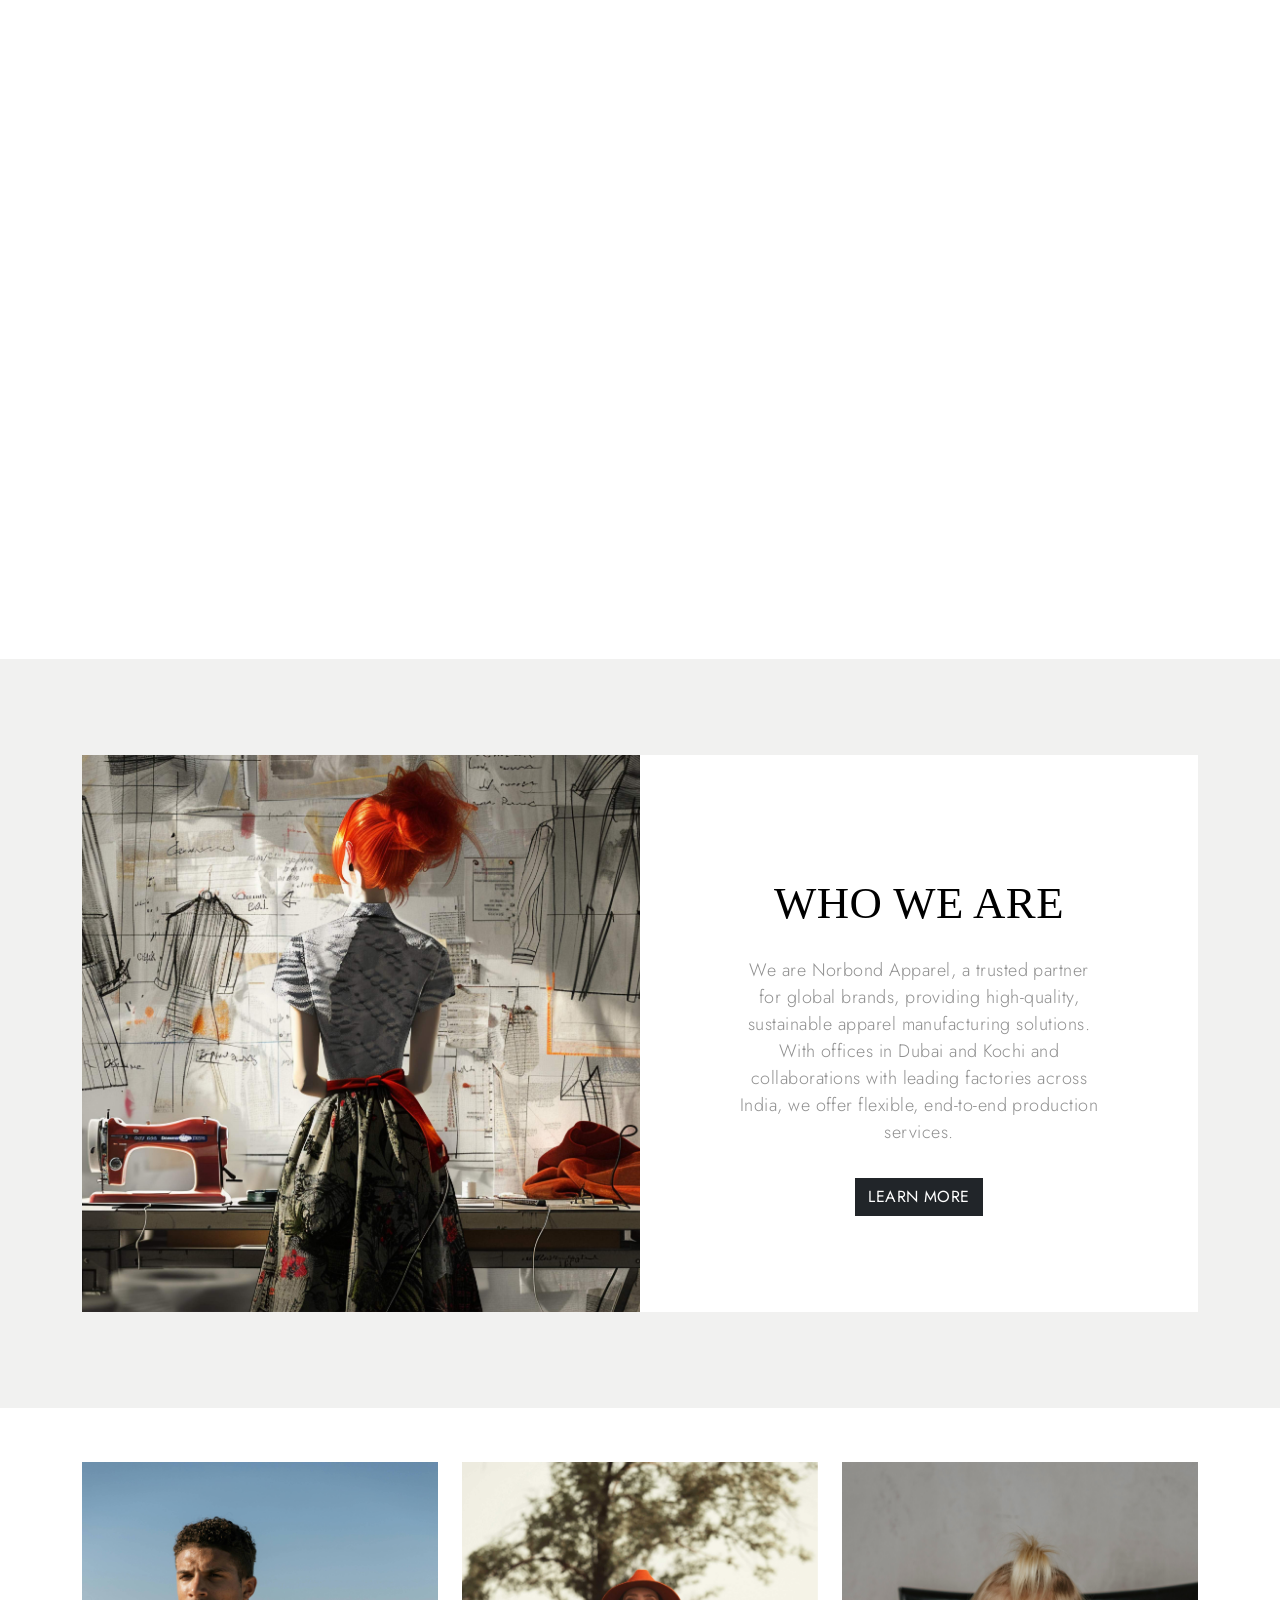
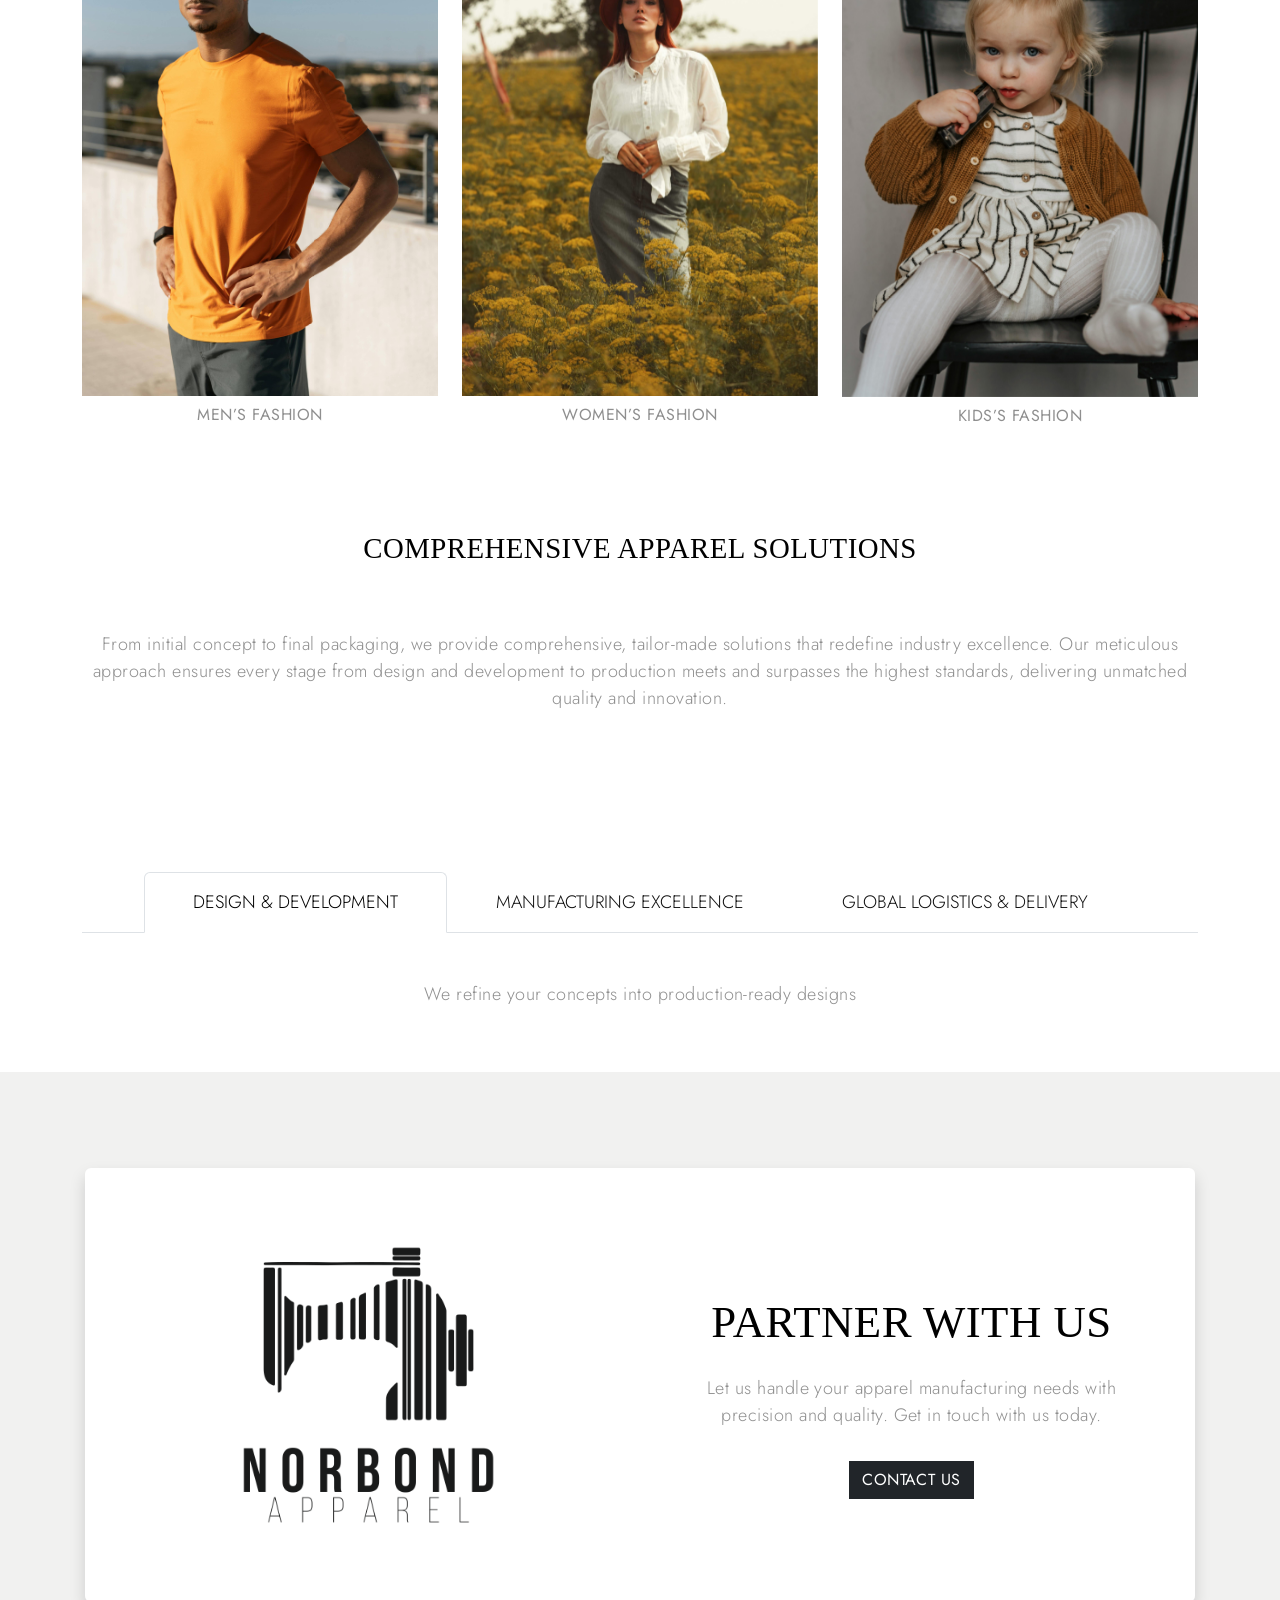
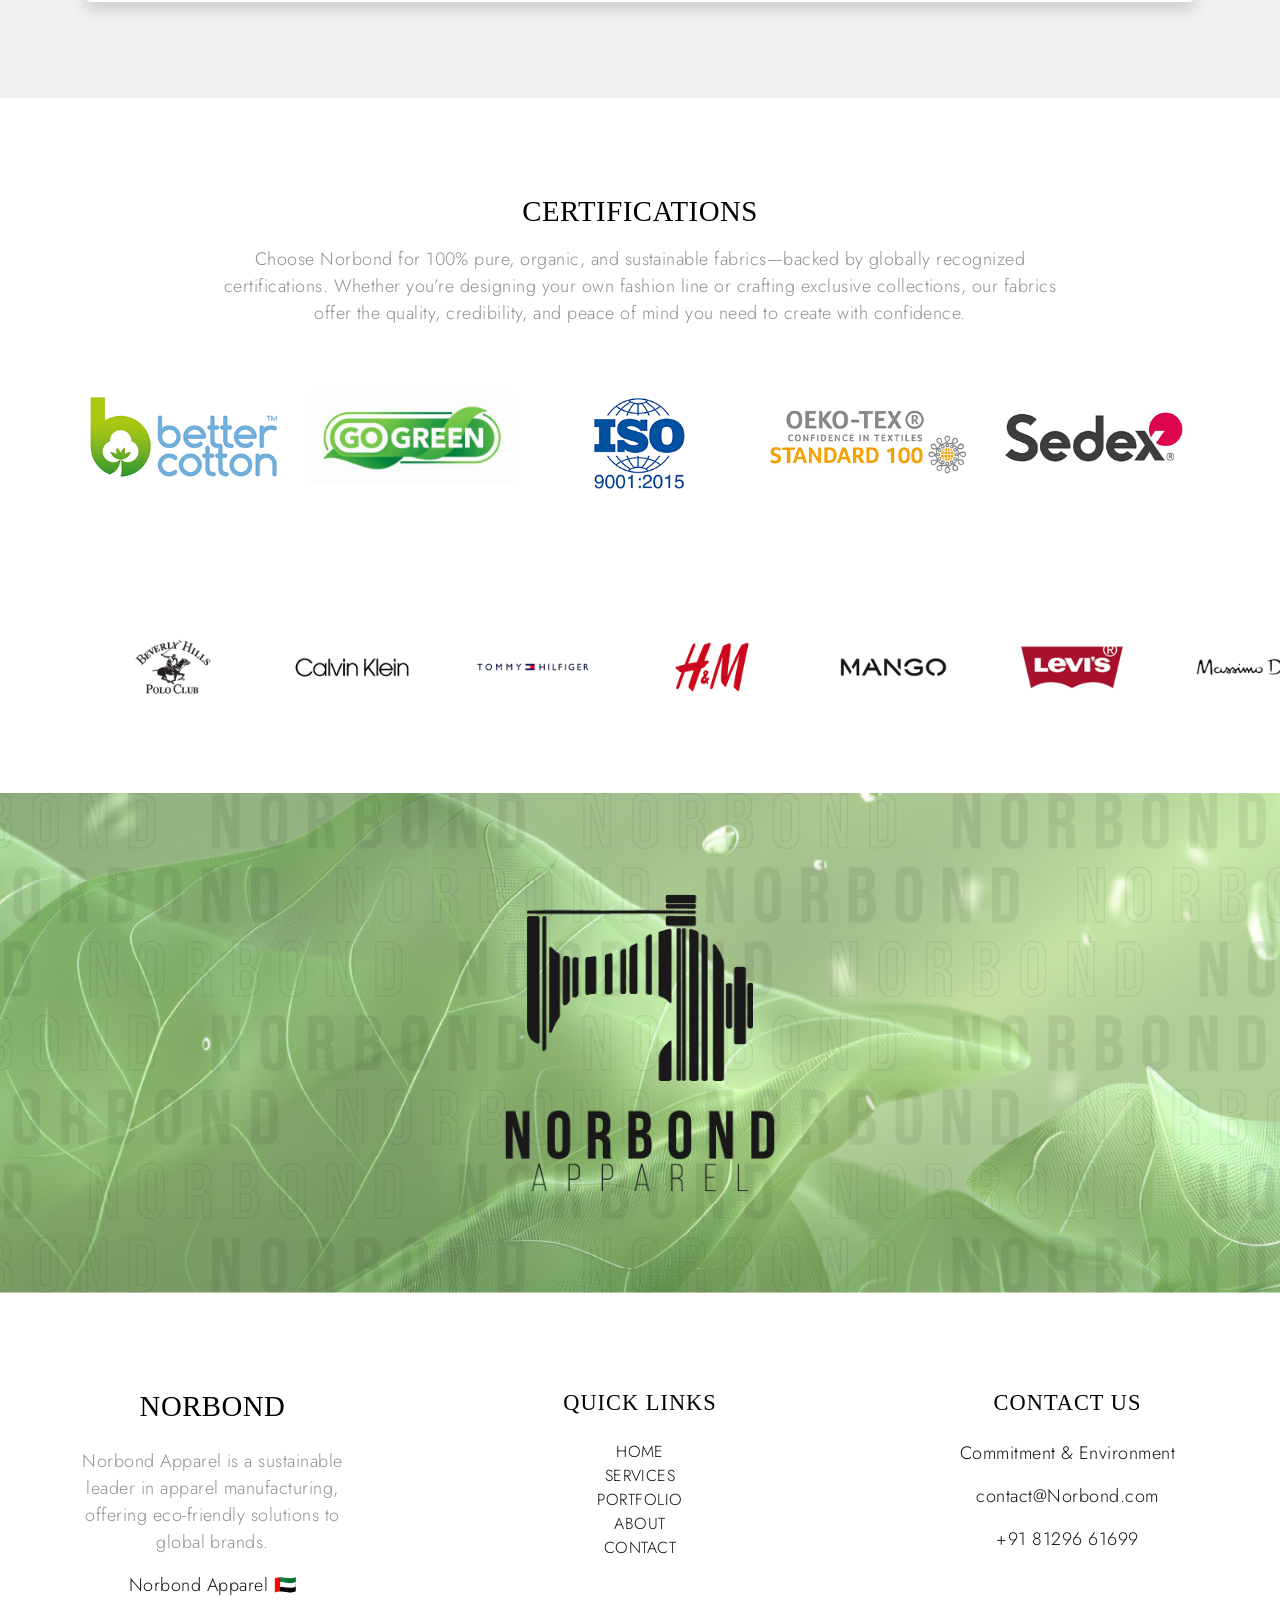
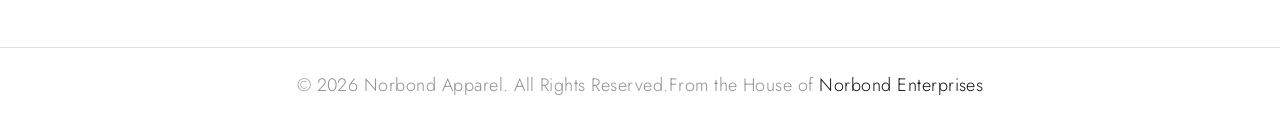
==== commit 84e7cf55: "updated" ====
--- a/index.html
+++ b/index.html
@@ -1010,6 +1010,10 @@
             <p>Norbond Apparel is a sustainable leader in apparel manufacturing, offering eco-friendly solutions to
               global brands. </p>
 
+          
+                <a href="https://norbondapparel.ae" class="item-anchor" target="_blank">Norbond Apparel 🇦🇪</a>
+   
+
           </div>
         </div>
         <div class="col-md-3 col-sm-6">
@@ -1031,6 +1035,7 @@
               <li class="menu-item">
                 <a href="contact.html" class="item-anchor">Contact</a>
               </li>
+              
             </ul>
           </div>
         </div>
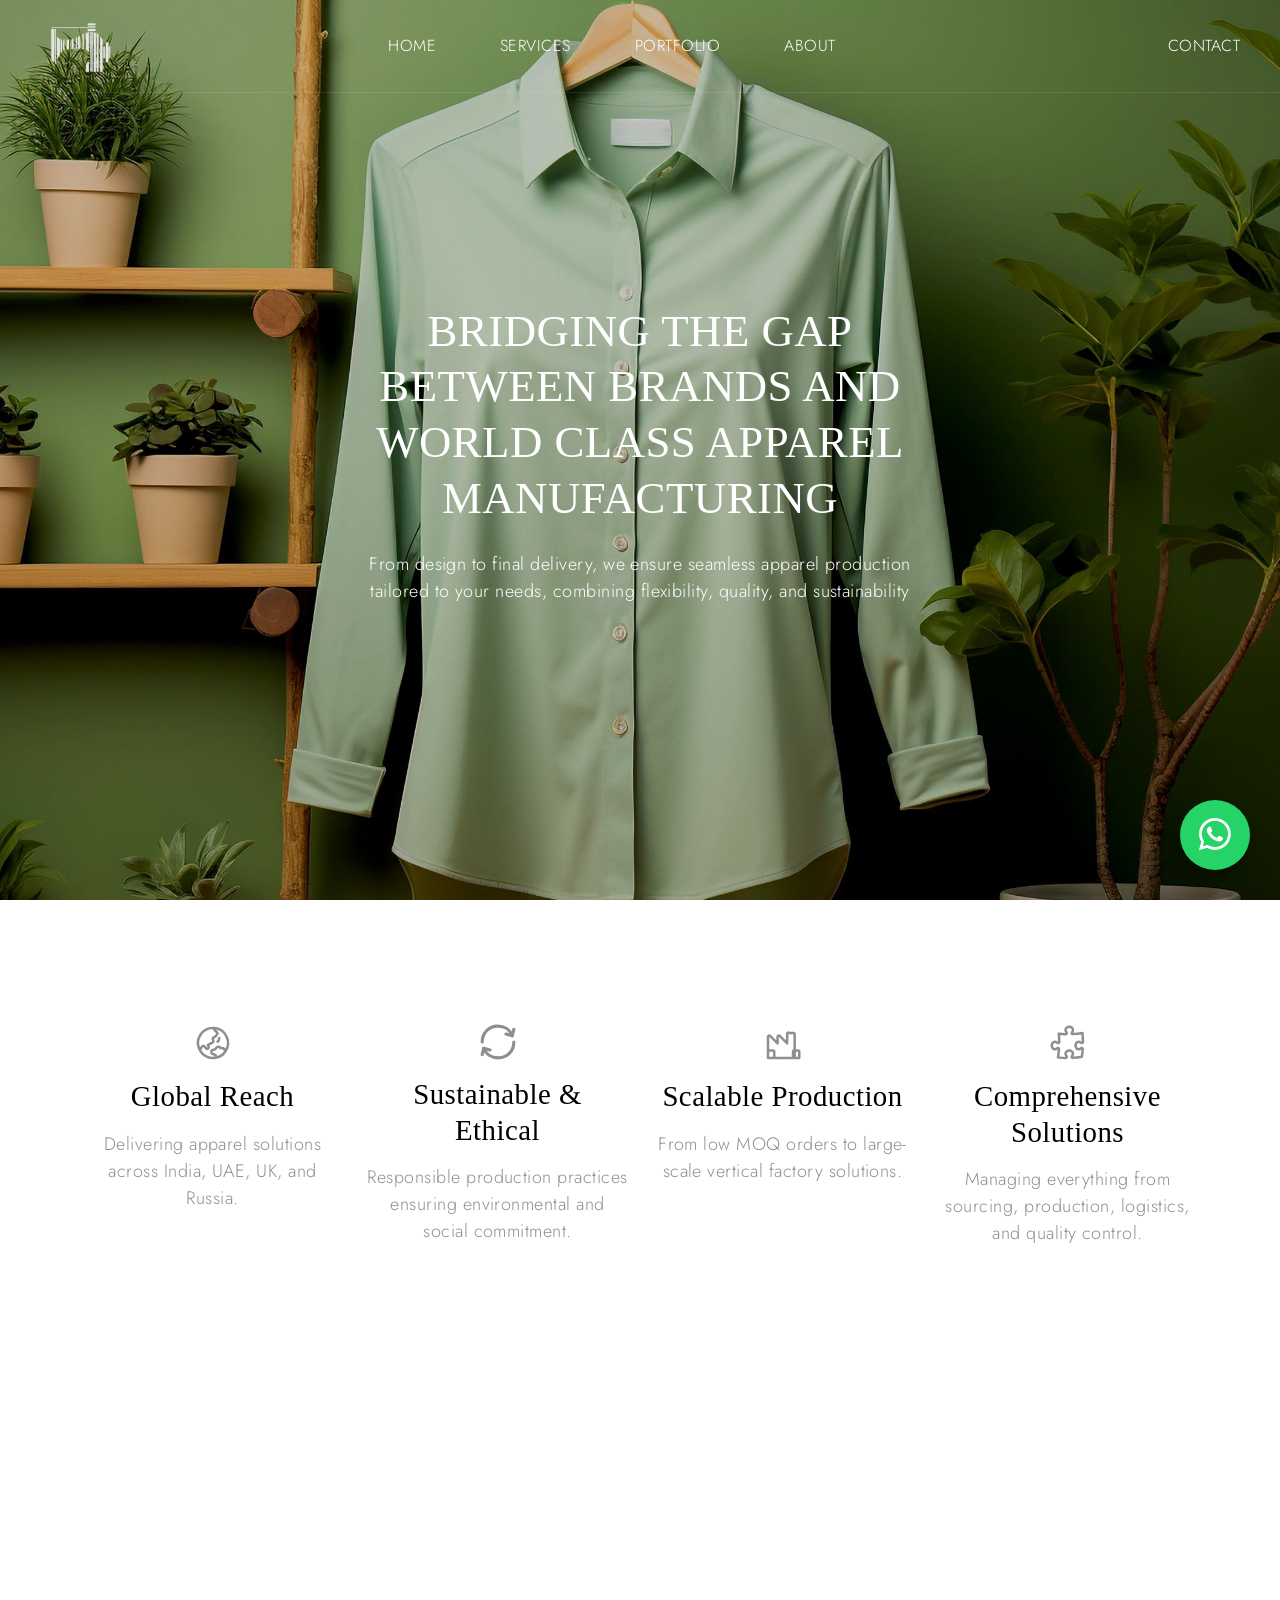
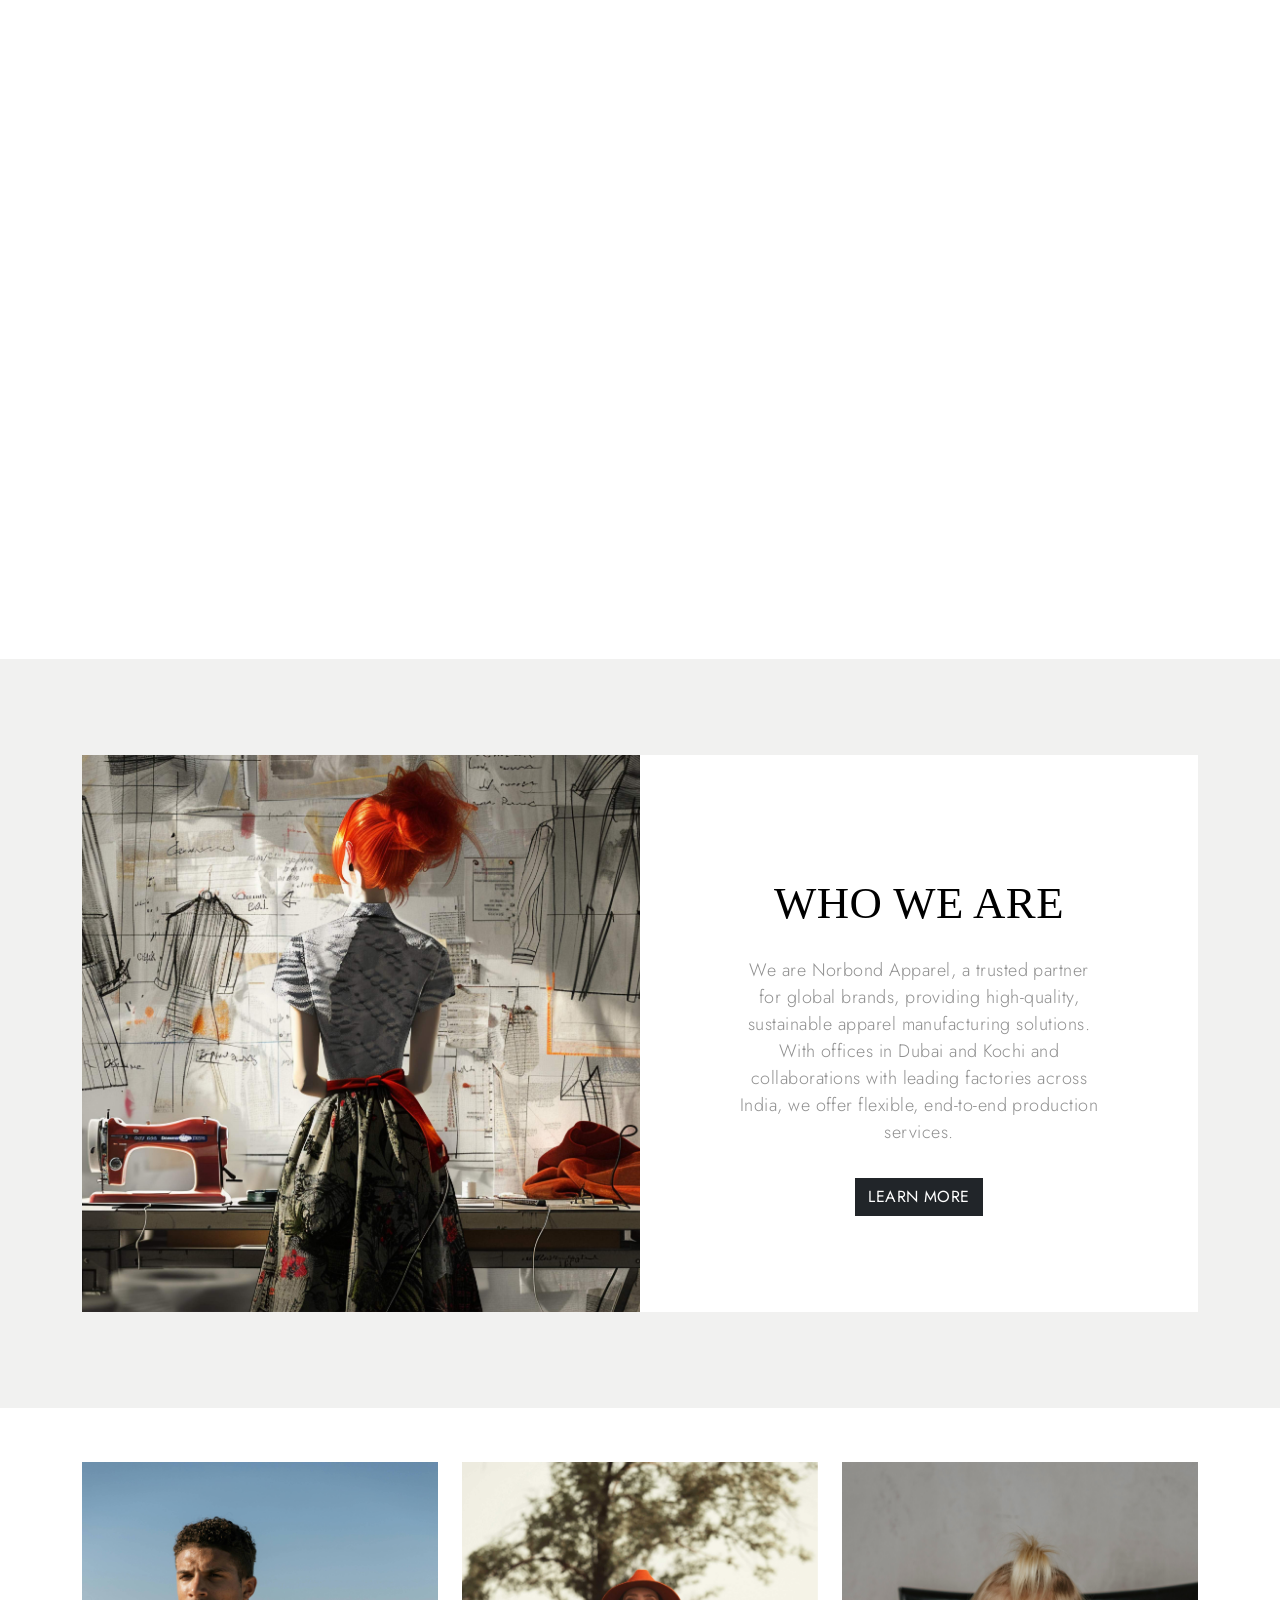
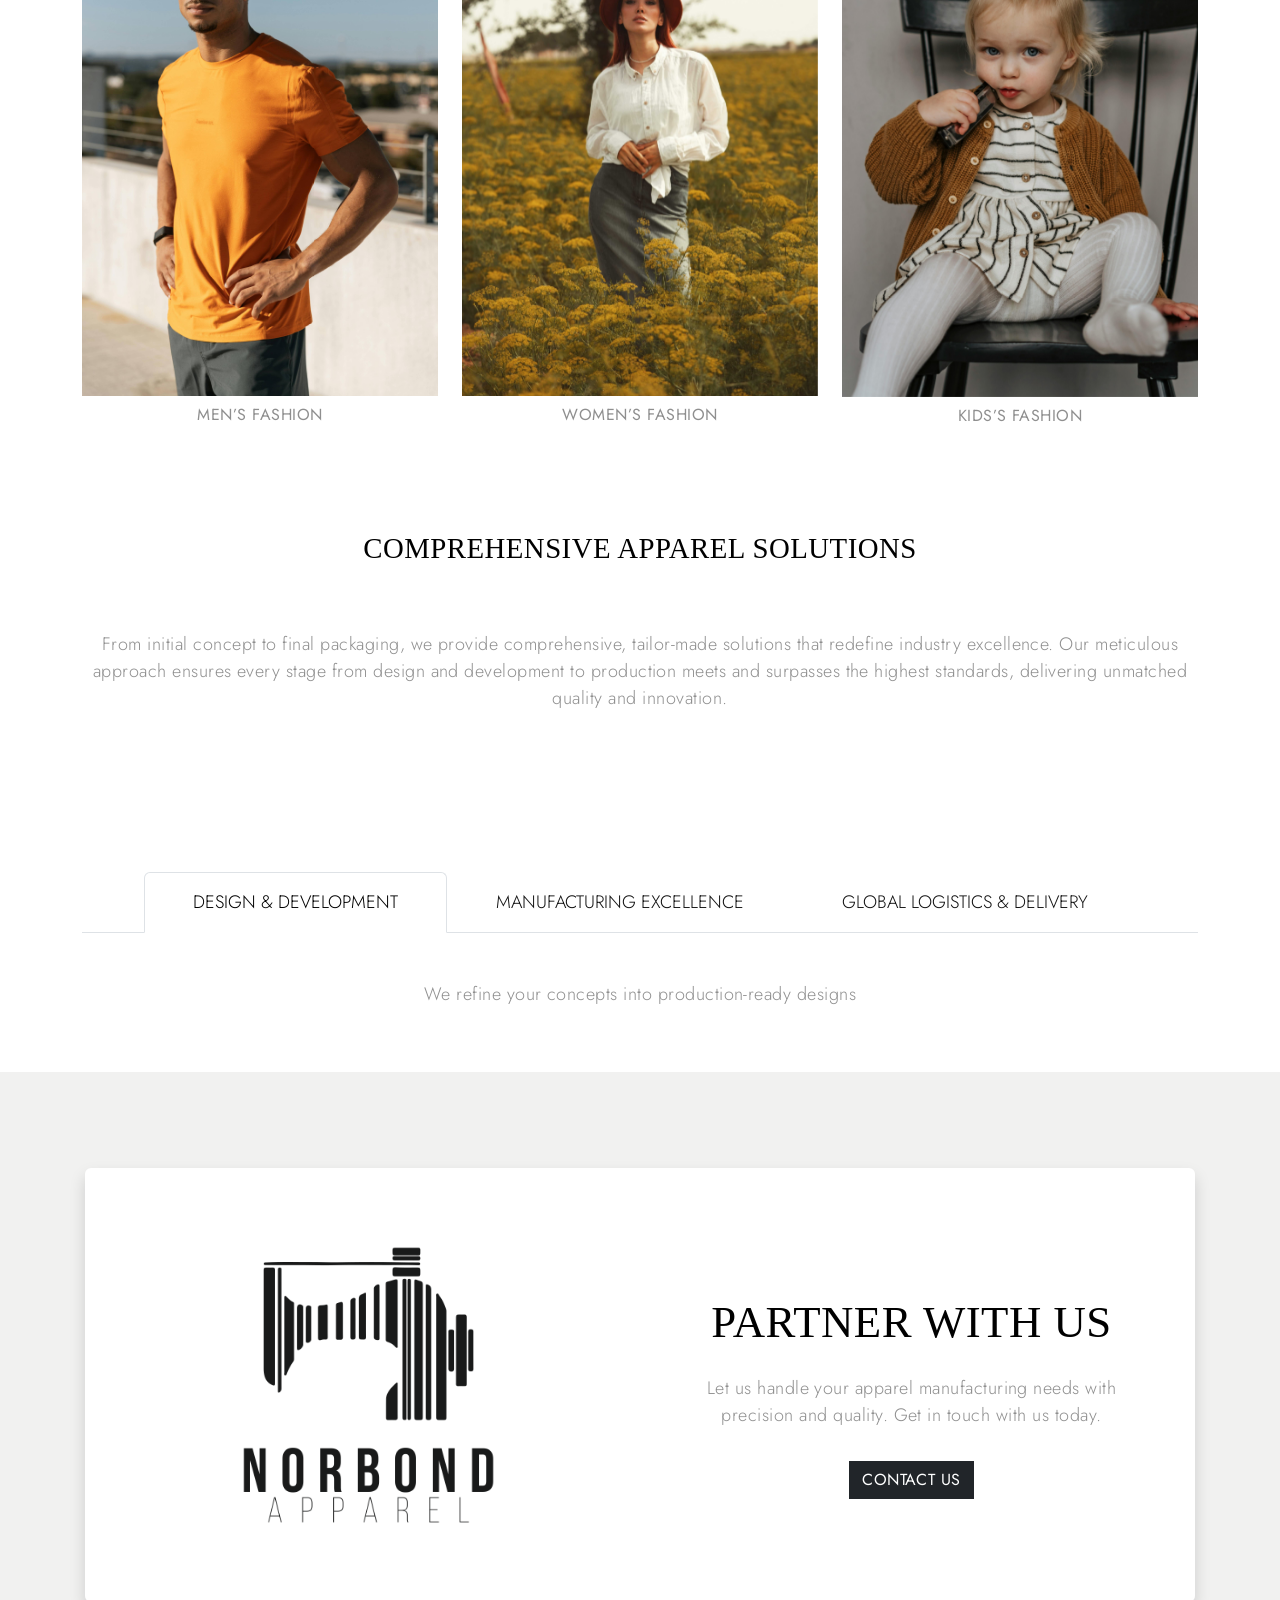
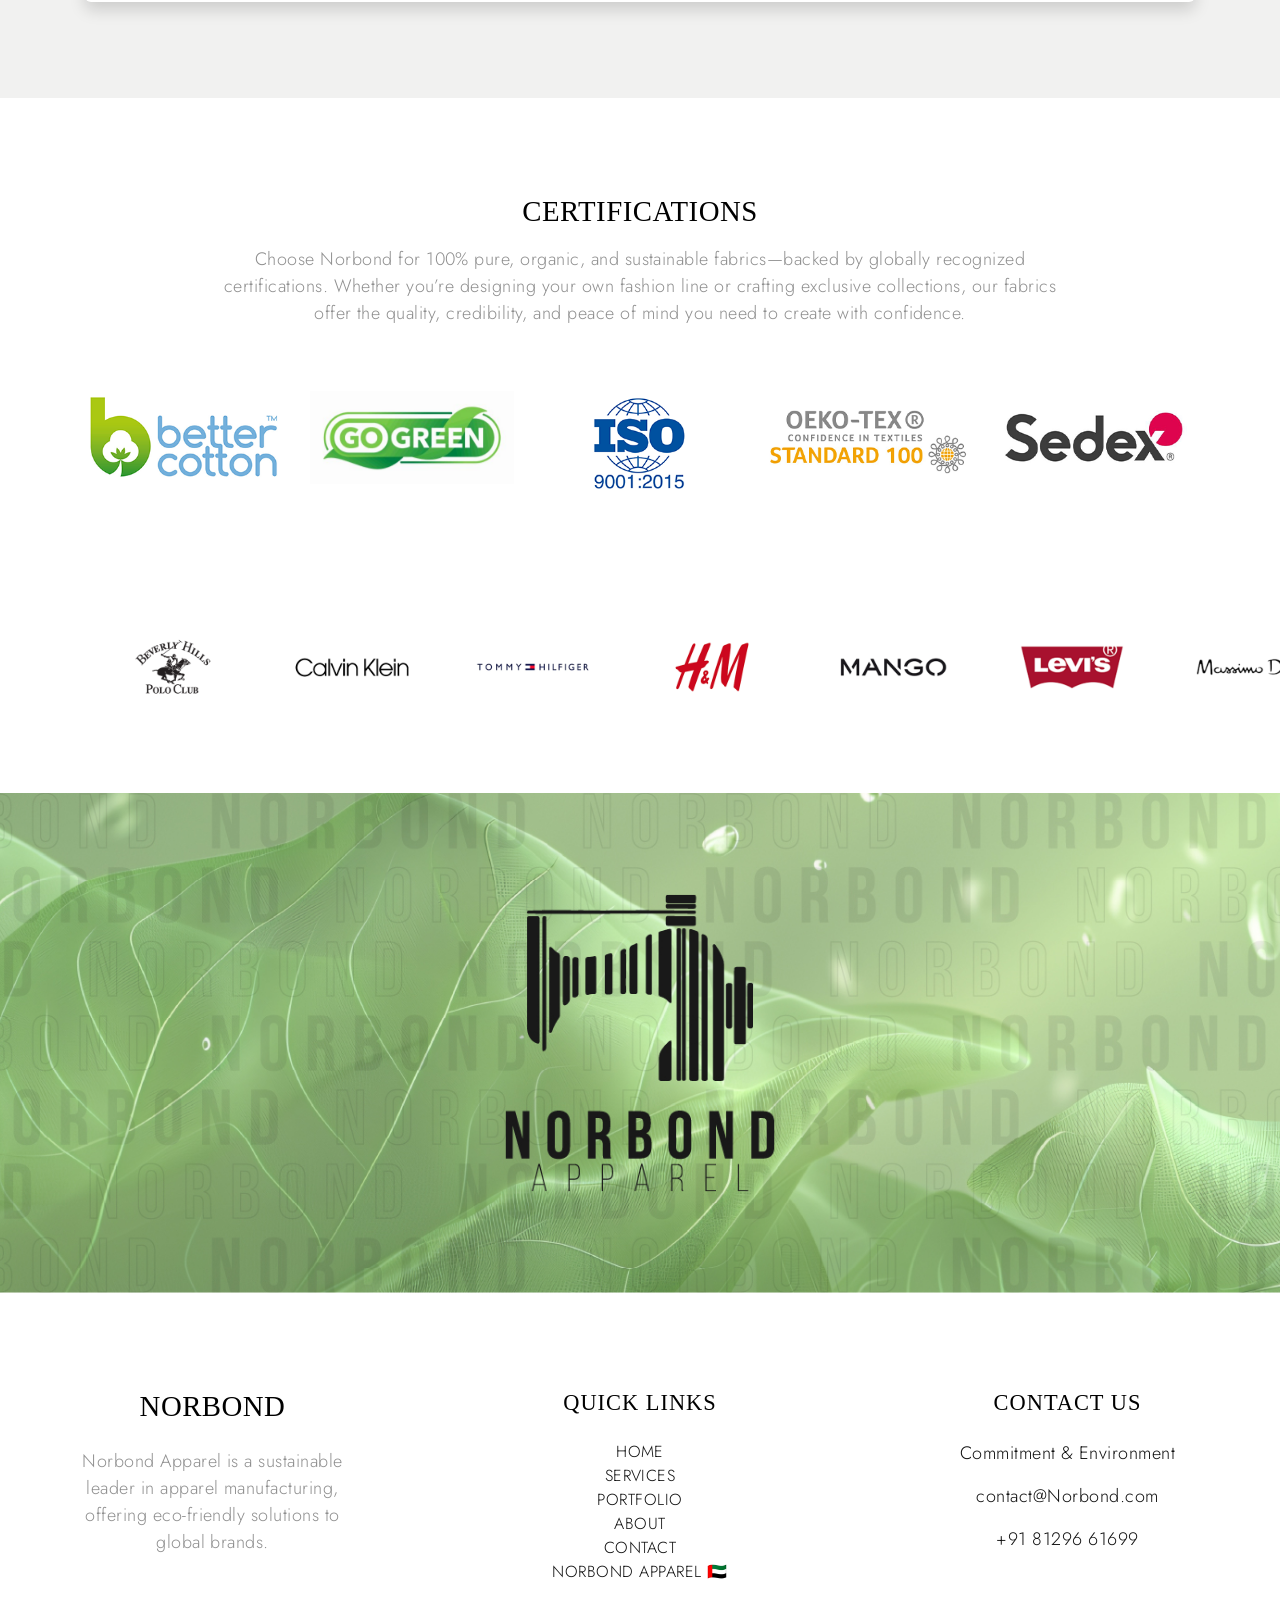
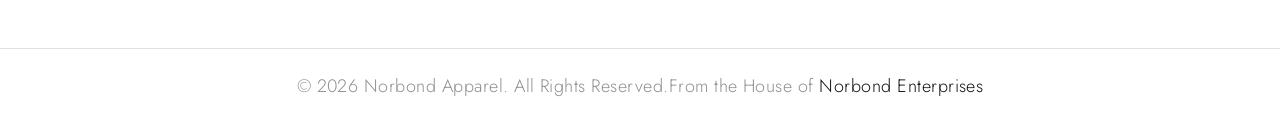
==== commit 11d8dfc6: "updated" ====
--- a/index.html
+++ b/index.html
@@ -933,20 +933,23 @@
 
             <img src="images/CLIENTS/logo4.png" alt="logo" class="logo-image img-fluid" style="height: 80PX;">
 
-            <img src="images/CLIENTS/logo5.png" alt="logo" class="logo-image img-fluid" style="height: 80PX;">
+         
 
 
 
             <img src="images/CLIENTS/b-balmain-paris-1543930283.avif" alt="logo" class="logo-image img-fluid"
               style="height: 80PX;">
-            <img src="images/CLIENTS/logo6.png" alt="logo" class="logo-image img-fluid" style="height: 80PX;">
+          
 
             <img src="images/CLIENTS/diesel-logo-png_seeklogo-41152.png" alt="logo" class="logo-image img-fluid"
               style="height: 80PX;">
 
-
-            <img src="images/CLIENTS/Nike-Logo-500x281.png" alt="logo" class="logo-image img-fluid"
+               <img src="images/CLIENTS/Birkenor essentials.jpg.jpeg" alt="logo" class="logo-image img-fluid"
               style="height: 80PX;">
+               <img src="images/CLIENTS/Birkenor UK.jpg.jpeg" alt="logo" class="logo-image img-fluid"
+              style="height: 80PX;">
+
+        
 
 
             <!-- <img src="images/CLIENTS/beverly-hills-polo-hub-norbond.png" alt="logo" class="logo-image img-fluid"
@@ -1011,7 +1014,7 @@
               global brands. </p>
 
           
-                <a href="https://norbondapparel.ae" class="item-anchor" target="_blank">Norbond Apparel 🇦🇪</a>
+              
    
 
           </div>
@@ -1035,6 +1038,9 @@
               <li class="menu-item">
                 <a href="contact.html" class="item-anchor">Contact</a>
               </li>
+              <li class="menu-item">
+               <a href="https://norbondapparel.ae" class="item-anchor" target="_blank">Norbond Apparel 🇦🇪</a>
+              </li>
               
             </ul>
           </div>
